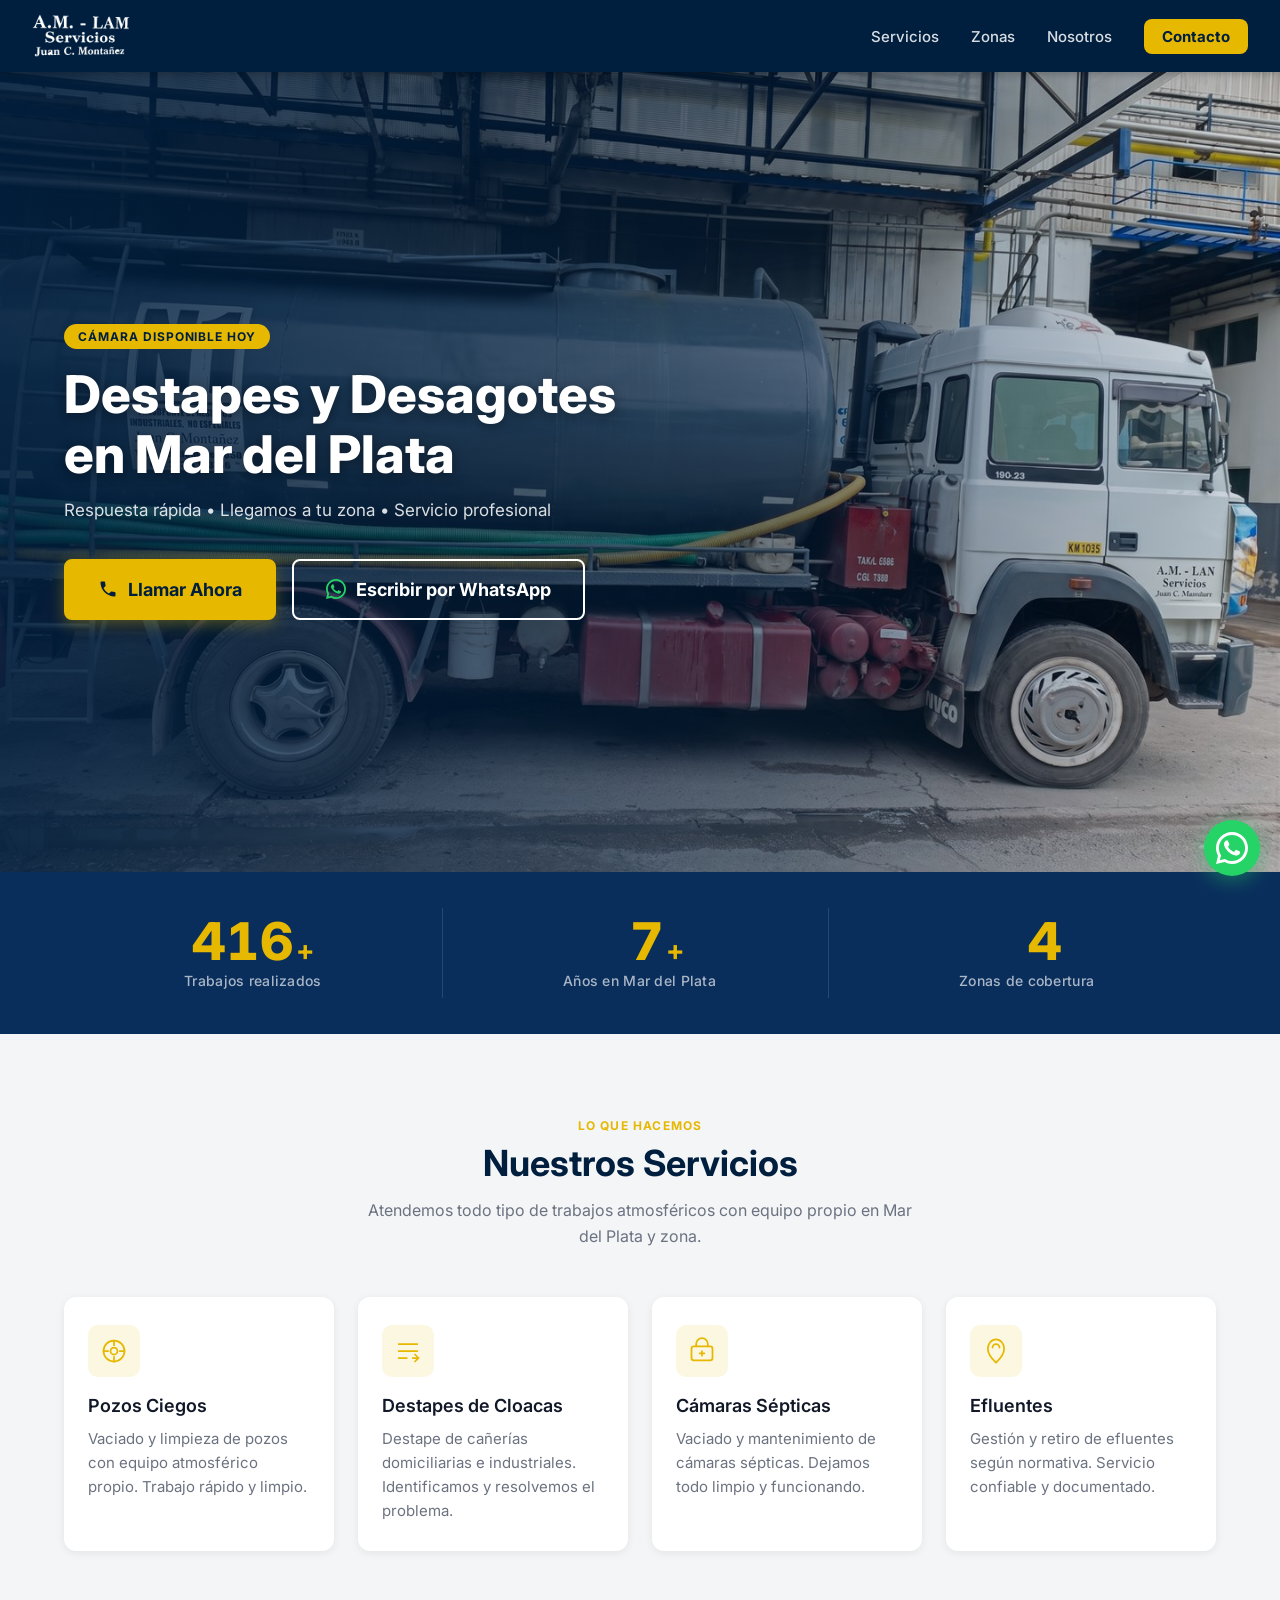
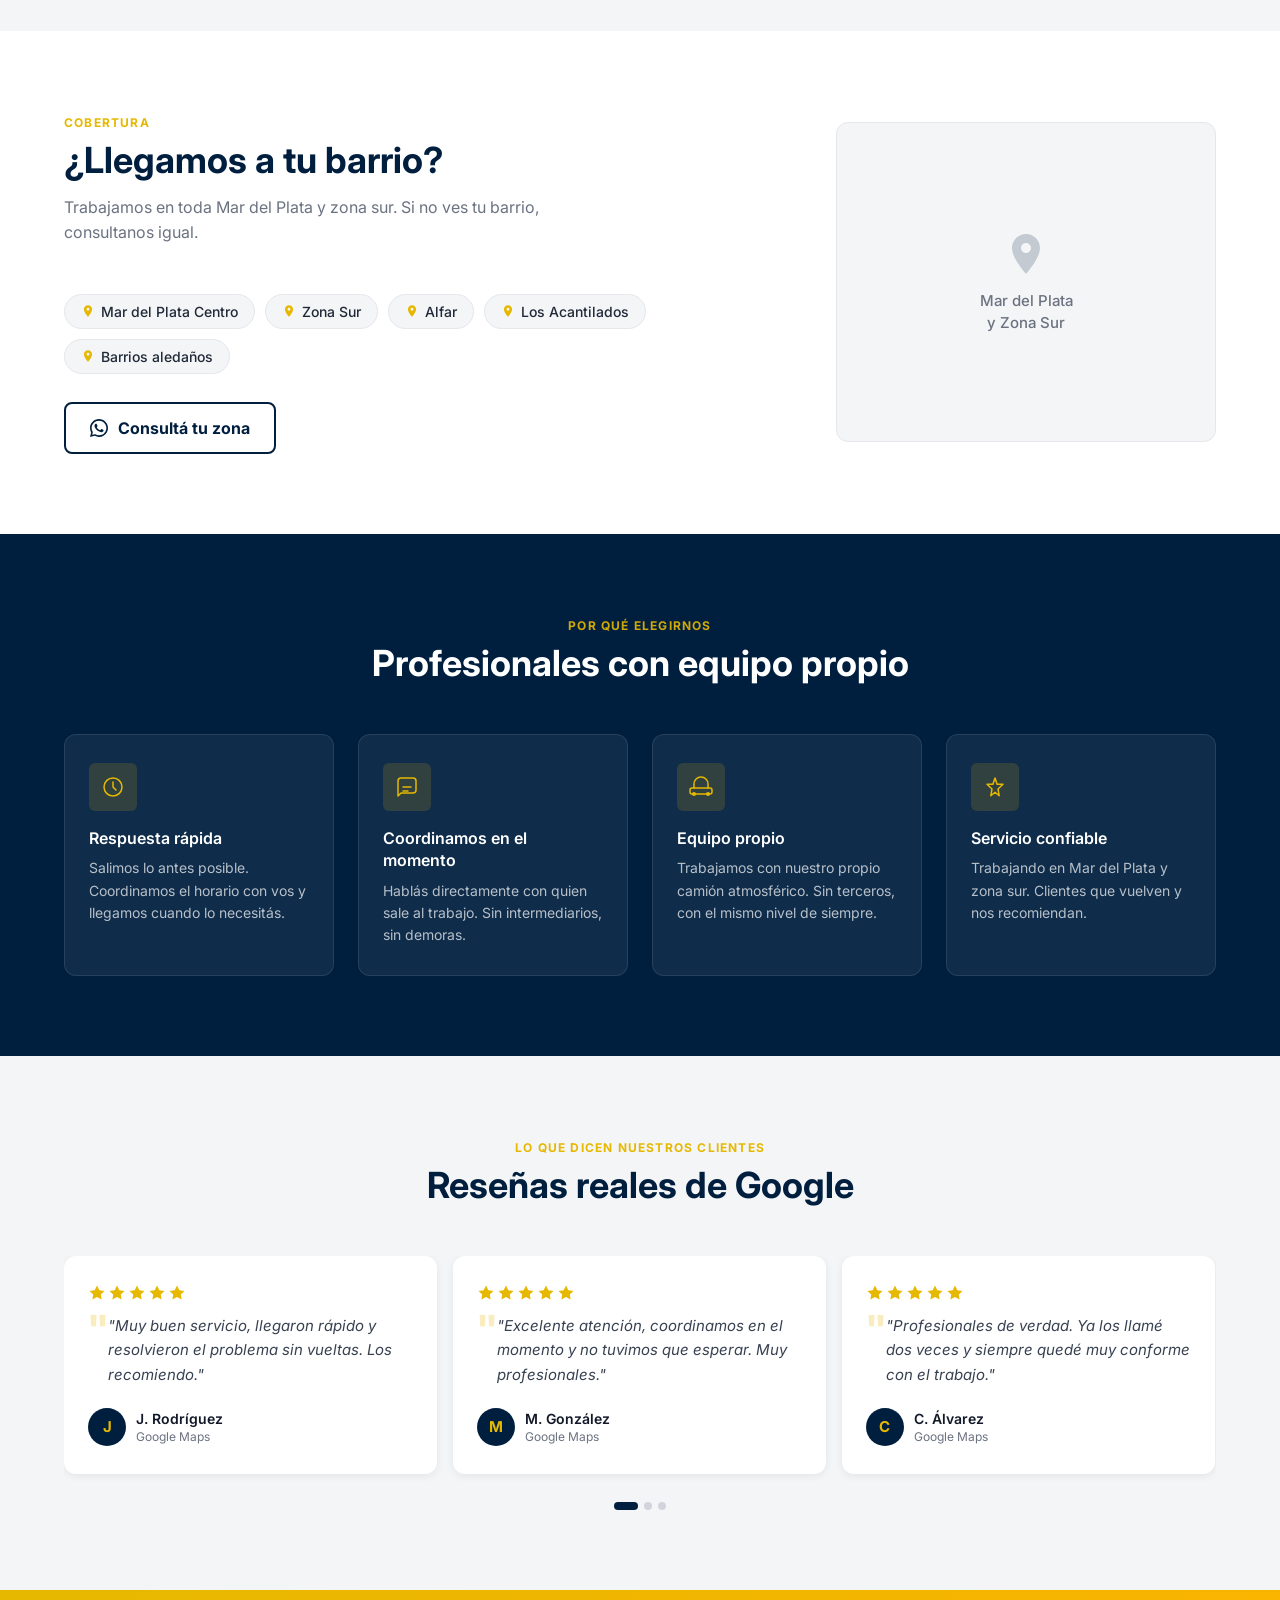
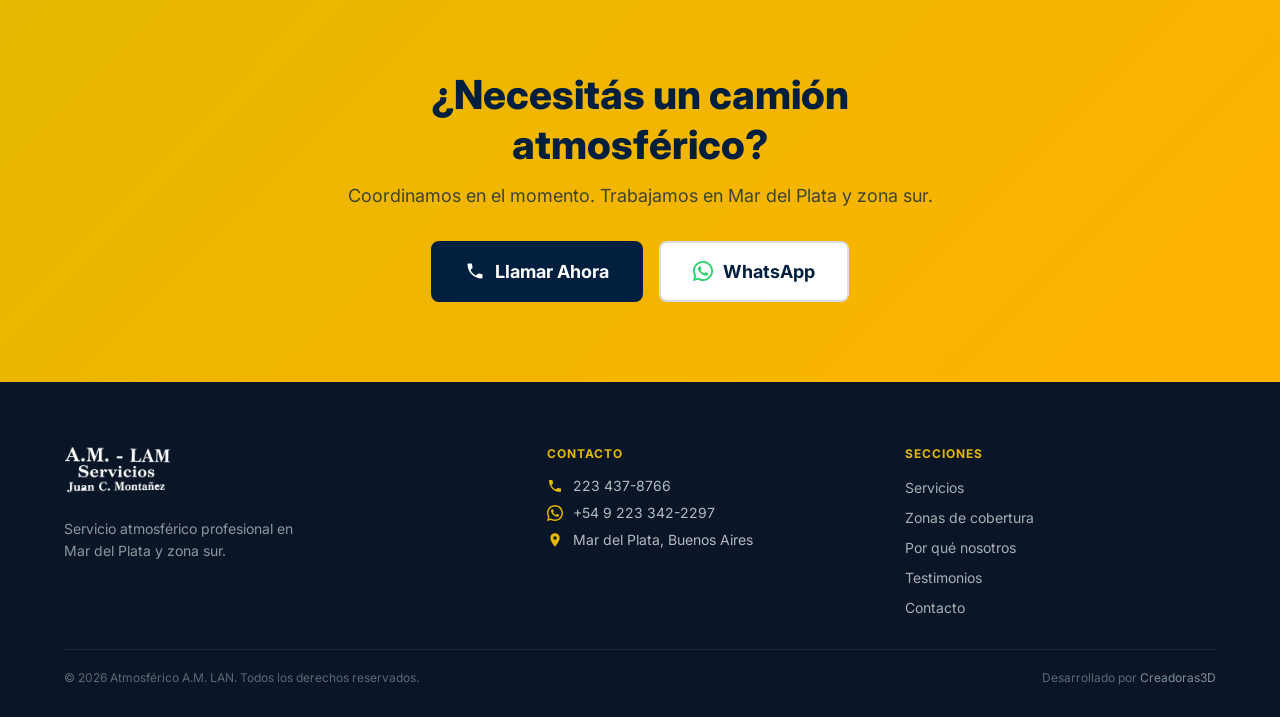
==== index.html @ b9abf89e "primer commit form" ====
<!DOCTYPE html>
<html lang="es-AR">
<head>
  <meta charset="UTF-8">
  <meta name="viewport" content="width=device-width, initial-scale=1.0">
  <title>Camión Atmosférico en Mar del Plata | Desagotes y Destapes | A.M. LAN</title>
  <meta name="description" content="Servicio de camión atmosférico en Mar del Plata. Pozos ciegos, cámaras sépticas y destapes de cloacas. Respuesta rápida. Coordinamos en el momento. Zona Sur, Alfar, Los Acantilados y más.">
  <meta name="keywords" content="camión atmosférico Mar del Plata, desagote pozos, destape cloacas, cámara séptica, efluentes, Alfar, Los Acantilados, zona sur">
  <meta name="author" content="Creadoras3D">
  <meta name="robots" content="index, follow">
  <link rel="canonical" href="https://atmosfericoamlan.com.ar/">

  <!-- Open Graph -->
  <meta property="og:type" content="website">
  <meta property="og:locale" content="es_AR">
  <meta property="og:url" content="https://atmosfericoamlan.com.ar/">
  <meta property="og:title" content="Atmosférico A.M. LAN | Desagotes y Destapes en Mar del Plata">
  <meta property="og:description" content="Servicio de camión atmosférico profesional en Mar del Plata. Pozos ciegos, cámaras sépticas, destapes. Respuesta rápida con equipo propio.">
  <meta property="og:image" content="https://atmosfericoamlan.com.ar/img/og-image.jpg">
  <meta property="og:image:width" content="1200">
  <meta property="og:image:height" content="630">
  <meta property="og:site_name" content="Atmosférico A.M. LAN">

  <!-- Twitter Card -->
  <meta name="twitter:card" content="summary_large_image">
  <meta name="twitter:title" content="Atmosférico A.M. LAN | Mar del Plata">
  <meta name="twitter:description" content="Camión atmosférico en Mar del Plata. Respuesta rápida con equipo propio.">
  <meta name="twitter:image" content="https://atmosfericoamlan.com.ar/img/og-image.jpg">

  <!-- Schema.org LocalBusiness -->
  <script type="application/ld+json">
  {
    "@context": "https://schema.org",
    "@type": "LocalBusiness",
    "name": "Atmosférico A.M. LAN",
    "description": "Servicio de camión atmosférico en Mar del Plata. Pozos ciegos, cámaras sépticas, destapes de cloacas y efluentes.",
    "url": "https://atmosfericoamlan.com.ar",
    "telephone": "+54-223-XXXXXXX",
    "address": {
      "@type": "PostalAddress",
      "addressLocality": "Mar del Plata",
      "addressRegion": "Buenos Aires",
      "addressCountry": "AR"
    },
    "geo": {
      "@type": "GeoCoordinates",
      "latitude": -38.0023,
      "longitude": -57.5575
    },
    "areaServed": [
      "Mar del Plata",
      "Alfar",
      "Los Acantilados",
      "Zona Sur Mar del Plata"
    ],
    "serviceType": [
      "Desagote de pozos ciegos",
      "Destape de cloacas",
      "Limpieza de cámaras sépticas",
      "Retiro de efluentes"
    ],
    "priceRange": "$$",
    "openingHours": "Mo-Su 08:00-20:00",
    "sameAs": [
      "https://www.instagram.com/atmosfericoamlan"
    ]
  }
  </script>

  <!-- Preconnect fuentes -->
  <link rel="preconnect" href="https://fonts.googleapis.com">
  <link rel="preconnect" href="https://fonts.gstatic.com" crossorigin>
  <link href="https://fonts.googleapis.com/css2?family=Inter:wght@400;500;600;700;800&display=swap" rel="stylesheet">

  <!-- CSS crítico inline -->
  <style>
    *,*::before,*::after{box-sizing:border-box;margin:0;padding:0}
    html{scroll-behavior:smooth;font-size:16px}
    body{font-family:'Inter',sans-serif;color:#111827;background:#fff;-webkit-font-smoothing:antialiased}
    img{max-width:100%;height:auto;display:block}
    a{text-decoration:none;color:inherit}
    button{cursor:pointer;border:none;background:none;font-family:inherit}
    :root{
      --primary:#001F3F;
      --primary-alt:#0A2E5C;
      --accent:#E6B800;
      --accent-alt:#FFB300;
      --white:#FFFFFF;
      --gray-light:#F4F5F7;
      --gray-mid:#6B7280;
      --gray-dark:#1F2937;
      --text:#111827;
      --overlay:rgba(0,31,63,0.72);
    }
    /* Header crítico para evitar CLS */
    .header{position:sticky;top:0;z-index:100;height:56px;background:var(--primary);box-shadow:0 2px 8px rgba(0,0,0,.25);display:flex;align-items:center;justify-content:space-between;padding:0 20px}
    .header__logo{display:flex;align-items:center;gap:10px;text-decoration:none}
    .header__logo-text{font-size:18px;font-weight:700;color:var(--accent);letter-spacing:-.01em}
    .header__logo-sub{font-size:11px;font-weight:500;color:rgba(255,255,255,.65);letter-spacing:.03em}
  </style>

  <!-- CSS principal -->
  <link rel="preload" href="css/main.css" as="style" onload="this.onload=null;this.rel='stylesheet'">
  <noscript><link rel="stylesheet" href="css/main.css"></noscript>

  <link rel="icon" type="image/x-icon" href="favicon.ico">
</head>

<body>

  <!-- ===================== HEADER ===================== -->
  <header class="header" role="banner">
    <a href="#inicio" class="header__logo" aria-label="Atmosférico A.M. LAN - Inicio">
      <img src="img/logo.png" alt="Atmosférico A.M. LAN" class="header__logo-img">
    </a>

    <nav class="header__nav" aria-label="Navegación principal">
      <!-- Desktop nav -->
      <ul class="header__nav-links" role="list">
        <li><a href="#servicios" class="header__nav-link">Servicios</a></li>
        <li><a href="#zonas" class="header__nav-link">Zonas</a></li>
        <li><a href="#nosotros" class="header__nav-link">Nosotros</a></li>
        <li><a href="#contacto" class="header__nav-link header__nav-cta">Contacto</a></li>
      </ul>

      <!-- Hamburguesa mobile -->
      <button class="header__hamburger" aria-label="Abrir menú" aria-expanded="false" aria-controls="mobile-menu">
        <span class="header__hamburger-bar"></span>
        <span class="header__hamburger-bar"></span>
        <span class="header__hamburger-bar"></span>
      </button>
    </nav>

    <!-- Drawer mobile -->
    <div class="header__drawer" id="mobile-menu" aria-hidden="true" role="dialog" aria-label="Menú de navegación">
      <ul role="list">
        <li><a href="#servicios" class="header__drawer-link">Servicios</a></li>
        <li><a href="#zonas" class="header__drawer-link">Zonas de cobertura</a></li>
        <li><a href="#nosotros" class="header__drawer-link">Por qué nosotros</a></li>
        <li><a href="#testimonios" class="header__drawer-link">Testimonios</a></li>
        <li><a href="#contacto" class="header__drawer-link header__drawer-link--cta">Contacto</a></li>
      </ul>
    </div>
  </header>

  <main>

    <!-- ===================== HERO ===================== -->
    <section class="hero" id="inicio" aria-labelledby="hero-title">
      <picture class="hero__bg-picture">
        <source media="(min-width: 1024px)" srcset="img/hero-desktop.jpg">
        <img
          src="img/hero-mobile.jpg"
          alt="Camión atmosférico de A.M. LAN trabajando en Mar del Plata"
          class="hero__bg-img"
          fetchpriority="high"
          width="768"
          height="518"
        >
      </picture>
      <div class="hero__overlay" aria-hidden="true"></div>

      <div class="hero__content">
        <span class="hero__badge hero-anim hero-anim--1" role="status">Cámara disponible hoy</span>
        <h1 class="hero__title hero-anim hero-anim--2" id="hero-title">
          Destapes y Desagotes<br>en Mar del Plata
        </h1>
        <p class="hero__subtitle hero-anim hero-anim--3">
          Respuesta rápida&nbsp;•&nbsp;Llegamos a tu zona&nbsp;•&nbsp;Servicio profesional
        </p>
        <div class="hero__actions hero-anim hero-anim--4">
          <a href="tel:+542234378766" class="btn btn--primary btn--lg hero__btn" aria-label="Llamar ahora al 223 437-8766">
            <svg width="20" height="20" viewBox="0 0 24 24" fill="none" aria-hidden="true">
              <path d="M6.62 10.79c1.44 2.83 3.76 5.14 6.59 6.59l2.2-2.2c.27-.27.67-.36 1.02-.24 1.12.37 2.33.57 3.57.57.55 0 1 .45 1 1V20c0 .55-.45 1-1 1-9.39 0-17-7.61-17-17 0-.55.45-1 1-1h3.5c.55 0 1 .45 1 1 0 1.25.2 2.45.57 3.57.11.35.03.74-.25 1.02l-2.2 2.2z" fill="currentColor"/>
            </svg>
            Llamar Ahora
          </a>
          <a href="https://wa.me/5492233422297?text=Hola%2C+necesito+un+cami%C3%B3n+atmosf%C3%A9rico" class="btn btn--outline-white btn--lg hero__btn" target="_blank" rel="noopener noreferrer" aria-label="Escribir por WhatsApp">
            <svg width="20" height="20" viewBox="0 0 24 24" fill="none" aria-hidden="true">
              <path d="M17.472 14.382c-.297-.149-1.758-.867-2.03-.967-.273-.099-.471-.148-.67.15-.197.297-.767.966-.94 1.164-.173.199-.347.223-.644.075-.297-.15-1.255-.463-2.39-1.475-.883-.788-1.48-1.761-1.653-2.059-.173-.297-.018-.458.13-.606.134-.133.298-.347.446-.52.149-.174.198-.298.298-.497.099-.198.05-.371-.025-.52-.075-.149-.669-1.612-.916-2.207-.242-.579-.487-.5-.669-.51-.173-.008-.371-.01-.57-.01-.198 0-.52.074-.792.372-.272.297-1.04 1.016-1.04 2.479 0 1.462 1.065 2.875 1.213 3.074.149.198 2.096 3.2 5.077 4.487.709.306 1.262.489 1.694.625.712.227 1.36.195 1.871.118.571-.085 1.758-.719 2.006-1.413.248-.694.248-1.289.173-1.413-.074-.124-.272-.198-.57-.347z" fill="#25D366"/>
              <path d="M12 0C5.373 0 0 5.373 0 12c0 2.125.558 4.126 1.532 5.86L0 24l6.302-1.508A11.954 11.954 0 0012 24c6.627 0 12-5.373 12-12S18.627 0 12 0zm0 21.818a9.818 9.818 0 01-5.013-1.376l-.36-.213-3.737.893.935-3.636-.235-.374A9.818 9.818 0 012.182 12C2.182 6.57 6.57 2.182 12 2.182S21.818 6.57 21.818 12 17.43 21.818 12 21.818z" fill="#25D366"/>
            </svg>
            Escribir por WhatsApp
          </a>
        </div>
      </div>
    </section>

    <!-- ===================== STATS STRIP ===================== -->
    <section class="stats-strip" aria-label="Estadísticas del servicio">
      <div class="container">
        <div class="stats-grid">

          <div class="stat-item">
            <div class="stat-number-wrap">
              <span class="stat-number" data-target="500">0</span>
              <span class="stat-suffix">+</span>
            </div>
            <span class="stat-label">Trabajos realizados</span>
          </div>

          <div class="stat-item">
            <div class="stat-number-wrap">
              <span class="stat-number" data-target="8">0</span>
              <span class="stat-suffix">+</span>
            </div>
            <span class="stat-label">Años en Mar del Plata</span>
          </div>

          <div class="stat-item">
            <div class="stat-number-wrap">
              <span class="stat-number" data-target="5">0</span>
            </div>
            <span class="stat-label">Zonas de cobertura</span>
          </div>

        </div>
      </div>
    </section>

    <!-- ===================== SERVICIOS ===================== -->
    <section class="section section--gray" id="servicios" aria-labelledby="servicios-title">
      <div class="container">
        <div class="section__header">
          <span class="section__eyebrow">Lo que hacemos</span>
          <h2 class="section__title" id="servicios-title">Nuestros Servicios</h2>
          <p class="section__desc">Atendemos todo tipo de trabajos atmosféricos con equipo propio en Mar del Plata y zona.</p>
        </div>

        <div class="services-grid">

          <article class="service-card reveal">
            <div class="service-card__icon" aria-hidden="true">
              <svg width="28" height="28" viewBox="0 0 24 24" fill="none">
                <circle cx="12" cy="12" r="9" stroke="#E6B800" stroke-width="1.5"/>
                <path d="M12 3v4M12 17v4M3 12h4M17 12h4" stroke="#E6B800" stroke-width="1.5" stroke-linecap="round"/>
                <circle cx="12" cy="12" r="3" stroke="#E6B800" stroke-width="1.5"/>
              </svg>
            </div>
            <h3 class="service-card__title">Pozos Ciegos</h3>
            <p class="service-card__desc">Vaciado y limpieza de pozos con equipo atmosférico propio. Trabajo rápido y limpio.</p>
          </article>

          <article class="service-card reveal">
            <div class="service-card__icon" aria-hidden="true">
              <svg width="28" height="28" viewBox="0 0 24 24" fill="none">
                <path d="M4 6h16M4 12h16M4 18h7" stroke="#E6B800" stroke-width="1.5" stroke-linecap="round"/>
                <path d="M18 15l3 3-3 3" stroke="#E6B800" stroke-width="1.5" stroke-linecap="round" stroke-linejoin="round"/>
                <path d="M21 18h-5" stroke="#E6B800" stroke-width="1.5" stroke-linecap="round"/>
              </svg>
            </div>
            <h3 class="service-card__title">Destapes de Cloacas</h3>
            <p class="service-card__desc">Destape de cañerías domiciliarias e industriales. Identificamos y resolvemos el problema.</p>
          </article>

          <article class="service-card reveal">
            <div class="service-card__icon" aria-hidden="true">
              <svg width="28" height="28" viewBox="0 0 24 24" fill="none">
                <rect x="3" y="8" width="18" height="12" rx="2" stroke="#E6B800" stroke-width="1.5"/>
                <path d="M7 8V6a5 5 0 0110 0v2" stroke="#E6B800" stroke-width="1.5" stroke-linecap="round"/>
                <path d="M12 12v4M10 14h4" stroke="#E6B800" stroke-width="1.5" stroke-linecap="round"/>
              </svg>
            </div>
            <h3 class="service-card__title">Cámaras Sépticas</h3>
            <p class="service-card__desc">Vaciado y mantenimiento de cámaras sépticas. Dejamos todo limpio y funcionando.</p>
          </article>

          <article class="service-card reveal">
            <div class="service-card__icon" aria-hidden="true">
              <svg width="28" height="28" viewBox="0 0 24 24" fill="none">
                <path d="M12 2C8 2 5 6 5 10c0 5.25 7 12 7 12s7-6.75 7-12c0-4-3-8-7-8z" stroke="#E6B800" stroke-width="1.5"/>
                <path d="M9 9c0-1.657 1.343-3 3-3s3 1.343 3 3" stroke="#E6B800" stroke-width="1.5" stroke-linecap="round"/>
              </svg>
            </div>
            <h3 class="service-card__title">Efluentes</h3>
            <p class="service-card__desc">Gestión y retiro de efluentes según normativa. Servicio confiable y documentado.</p>
          </article>

        </div>
      </div>
    </section>

    <!-- ===================== ZONAS ===================== -->
    <section class="section section--white" id="zonas" aria-labelledby="zonas-title">
      <div class="container">
        <div class="zonas-layout">
          <div class="zonas-content">
            <div class="section__header section__header--left">
              <span class="section__eyebrow">Cobertura</span>
              <h2 class="section__title" id="zonas-title">¿Llegamos a tu barrio?</h2>
              <p class="section__desc">Trabajamos en toda Mar del Plata y zona sur. Si no ves tu barrio, consultanos igual.</p>
            </div>

            <div class="zonas-chips" role="list" aria-label="Zonas de cobertura">
              <span class="zona-chip" role="listitem">
                <svg width="14" height="14" viewBox="0 0 24 24" fill="none" aria-hidden="true">
                  <path d="M12 2C8.13 2 5 5.13 5 9c0 5.25 7 13 7 13s7-7.75 7-13c0-3.87-3.13-7-7-7zm0 9.5c-1.38 0-2.5-1.12-2.5-2.5s1.12-2.5 2.5-2.5 2.5 1.12 2.5 2.5-1.12 2.5-2.5 2.5z" fill="#E6B800"/>
                </svg>
                Mar del Plata Centro
              </span>
              <span class="zona-chip" role="listitem">
                <svg width="14" height="14" viewBox="0 0 24 24" fill="none" aria-hidden="true">
                  <path d="M12 2C8.13 2 5 5.13 5 9c0 5.25 7 13 7 13s7-7.75 7-13c0-3.87-3.13-7-7-7zm0 9.5c-1.38 0-2.5-1.12-2.5-2.5s1.12-2.5 2.5-2.5 2.5 1.12 2.5 2.5-1.12 2.5-2.5 2.5z" fill="#E6B800"/>
                </svg>
                Zona Sur
              </span>
              <span class="zona-chip" role="listitem">
                <svg width="14" height="14" viewBox="0 0 24 24" fill="none" aria-hidden="true">
                  <path d="M12 2C8.13 2 5 5.13 5 9c0 5.25 7 13 7 13s7-7.75 7-13c0-3.87-3.13-7-7-7zm0 9.5c-1.38 0-2.5-1.12-2.5-2.5s1.12-2.5 2.5-2.5 2.5 1.12 2.5 2.5-1.12 2.5-2.5 2.5z" fill="#E6B800"/>
                </svg>
                Alfar
              </span>
              <span class="zona-chip" role="listitem">
                <svg width="14" height="14" viewBox="0 0 24 24" fill="none" aria-hidden="true">
                  <path d="M12 2C8.13 2 5 5.13 5 9c0 5.25 7 13 7 13s7-7.75 7-13c0-3.87-3.13-7-7-7zm0 9.5c-1.38 0-2.5-1.12-2.5-2.5s1.12-2.5 2.5-2.5 2.5 1.12 2.5 2.5-1.12 2.5-2.5 2.5z" fill="#E6B800"/>
                </svg>
                Los Acantilados
              </span>
              <span class="zona-chip" role="listitem">
                <svg width="14" height="14" viewBox="0 0 24 24" fill="none" aria-hidden="true">
                  <path d="M12 2C8.13 2 5 5.13 5 9c0 5.25 7 13 7 13s7-7.75 7-13c0-3.87-3.13-7-7-7zm0 9.5c-1.38 0-2.5-1.12-2.5-2.5s1.12-2.5 2.5-2.5 2.5 1.12 2.5 2.5-1.12 2.5-2.5 2.5z" fill="#E6B800"/>
                </svg>
                Barrios aledaños
              </span>
            </div>

            <a href="https://wa.me/5492233422297?text=Hola%2C+quiero+saber+si+llegan+a+mi+barrio" class="btn btn--outline-primary btn--md" target="_blank" rel="noopener noreferrer" style="margin-top: 28px; display: inline-flex;">
              <svg width="18" height="18" viewBox="0 0 24 24" fill="none" aria-hidden="true">
                <path d="M17.472 14.382c-.297-.149-1.758-.867-2.03-.967-.273-.099-.471-.148-.67.15-.197.297-.767.966-.94 1.164-.173.199-.347.223-.644.075-.297-.15-1.255-.463-2.39-1.475-.883-.788-1.48-1.761-1.653-2.059-.173-.297-.018-.458.13-.606.134-.133.298-.347.446-.52.149-.174.198-.298.298-.497.099-.198.05-.371-.025-.52-.075-.149-.669-1.612-.916-2.207-.242-.579-.487-.5-.669-.51-.173-.008-.371-.01-.57-.01-.198 0-.52.074-.792.372-.272.297-1.04 1.016-1.04 2.479 0 1.462 1.065 2.875 1.213 3.074.149.198 2.096 3.2 5.077 4.487.709.306 1.262.489 1.694.625.712.227 1.36.195 1.871.118.571-.085 1.758-.719 2.006-1.413.248-.694.248-1.289.173-1.413-.074-.124-.272-.198-.57-.347z" fill="#001F3F"/>
                <path d="M12 0C5.373 0 0 5.373 0 12c0 2.125.558 4.126 1.532 5.86L0 24l6.302-1.508A11.954 11.954 0 0012 24c6.627 0 12-5.373 12-12S18.627 0 12 0zm0 21.818a9.818 9.818 0 01-5.013-1.376l-.36-.213-3.737.893.935-3.636-.235-.374A9.818 9.818 0 012.182 12C2.182 6.57 6.57 2.182 12 2.182S21.818 6.57 21.818 12 17.43 21.818 12 21.818z" fill="#001F3F"/>
              </svg>
              Consultá tu zona
            </a>
          </div>

          <!-- Mapa placeholder (desktop) -->
          <div class="zonas-map" aria-hidden="true">
            <div class="zonas-map__placeholder">
              <svg width="48" height="48" viewBox="0 0 24 24" fill="none">
                <path d="M12 2C8.13 2 5 5.13 5 9c0 5.25 7 13 7 13s7-7.75 7-13c0-3.87-3.13-7-7-7zm0 9.5c-1.38 0-2.5-1.12-2.5-2.5s1.12-2.5 2.5-2.5 2.5 1.12 2.5 2.5-1.12 2.5-2.5 2.5z" fill="#001F3F" fill-opacity=".2"/>
              </svg>
              <p>Mar del Plata<br>y Zona Sur</p>
            </div>
          </div>
        </div>
      </div>
    </section>

    <!-- ===================== DIFERENCIALES ===================== -->
    <section class="section section--dark" id="nosotros" aria-labelledby="nosotros-title">
      <div class="container">
        <div class="section__header">
          <span class="section__eyebrow section__eyebrow--accent">Por qué elegirnos</span>
          <h2 class="section__title section__title--white" id="nosotros-title">Profesionales con equipo propio</h2>
        </div>

        <div class="diferencial-grid">

          <div class="diferencial-card reveal">
            <div class="diferencial-card__icon" aria-hidden="true">
              <svg width="24" height="24" viewBox="0 0 24 24" fill="none">
                <circle cx="12" cy="12" r="9" stroke="#E6B800" stroke-width="1.5"/>
                <path d="M12 7v5l3 3" stroke="#E6B800" stroke-width="1.5" stroke-linecap="round" stroke-linejoin="round"/>
              </svg>
            </div>
            <h3 class="diferencial-card__title">Respuesta rápida</h3>
            <p class="diferencial-card__desc">Salimos lo antes posible. Coordinamos el horario con vos y llegamos cuando lo necesitás.</p>
          </div>

          <div class="diferencial-card reveal">
            <div class="diferencial-card__icon" aria-hidden="true">
              <svg width="24" height="24" viewBox="0 0 24 24" fill="none">
                <path d="M8 12h8M8 16h5" stroke="#E6B800" stroke-width="1.5" stroke-linecap="round"/>
                <path d="M3 6a3 3 0 013-3h12a3 3 0 013 3v9a3 3 0 01-3 3H6l-3 3V6z" stroke="#E6B800" stroke-width="1.5" stroke-linejoin="round"/>
              </svg>
            </div>
            <h3 class="diferencial-card__title">Coordinamos en el momento</h3>
            <p class="diferencial-card__desc">Hablás directamente con quien sale al trabajo. Sin intermediarios, sin demoras.</p>
          </div>

          <div class="diferencial-card reveal">
            <div class="diferencial-card__icon" aria-hidden="true">
              <svg width="24" height="24" viewBox="0 0 24 24" fill="none">
                <rect x="1" y="13" width="22" height="6" rx="2" stroke="#E6B800" stroke-width="1.5"/>
                <path d="M5 13V9a7 7 0 0114 0v4" stroke="#E6B800" stroke-width="1.5" stroke-linecap="round"/>
                <circle cx="5" cy="19" r="2" fill="#E6B800"/>
                <circle cx="19" cy="19" r="2" fill="#E6B800"/>
              </svg>
            </div>
            <h3 class="diferencial-card__title">Equipo propio</h3>
            <p class="diferencial-card__desc">Trabajamos con nuestro propio camión atmosférico. Sin terceros, con el mismo nivel de siempre.</p>
          </div>

          <div class="diferencial-card reveal">
            <div class="diferencial-card__icon" aria-hidden="true">
              <svg width="24" height="24" viewBox="0 0 24 24" fill="none">
                <path d="M12 3l2.09 6.26L20 9.27l-5 4.73 1.18 6.73L12 17.27l-4.18 3.46L9 14l-5-4.73 5.91-.01L12 3z" stroke="#E6B800" stroke-width="1.5" stroke-linejoin="round"/>
              </svg>
            </div>
            <h3 class="diferencial-card__title">Servicio confiable</h3>
            <p class="diferencial-card__desc">Trabajando en Mar del Plata y zona sur. Clientes que vuelven y nos recomiendan.</p>
          </div>

        </div>
      </div>
    </section>

    <!-- ===================== TESTIMONIOS ===================== -->
    <section class="section section--gray" id="testimonios" aria-labelledby="testimonios-title">
      <div class="container">
        <div class="section__header">
          <span class="section__eyebrow">Lo que dicen nuestros clientes</span>
          <h2 class="section__title" id="testimonios-title">Reseñas reales de Google</h2>
        </div>

        <div class="testimonios-carousel" role="region" aria-label="Testimonios de clientes">
          <div class="testimonios-track">

            <article class="testimonio-card">
              <div class="testimonio-card__stars" aria-label="5 estrellas">
                <svg width="18" height="18" viewBox="0 0 24 24" fill="#E6B800" aria-hidden="true"><path d="M12 2l3.09 6.26L22 9.27l-5 4.73 1.18 6.73L12 17.27l-6.18 3.46L7 14 2 9.27l6.91-1.01L12 2z"/></svg>
                <svg width="18" height="18" viewBox="0 0 24 24" fill="#E6B800" aria-hidden="true"><path d="M12 2l3.09 6.26L22 9.27l-5 4.73 1.18 6.73L12 17.27l-6.18 3.46L7 14 2 9.27l6.91-1.01L12 2z"/></svg>
                <svg width="18" height="18" viewBox="0 0 24 24" fill="#E6B800" aria-hidden="true"><path d="M12 2l3.09 6.26L22 9.27l-5 4.73 1.18 6.73L12 17.27l-6.18 3.46L7 14 2 9.27l6.91-1.01L12 2z"/></svg>
                <svg width="18" height="18" viewBox="0 0 24 24" fill="#E6B800" aria-hidden="true"><path d="M12 2l3.09 6.26L22 9.27l-5 4.73 1.18 6.73L12 17.27l-6.18 3.46L7 14 2 9.27l6.91-1.01L12 2z"/></svg>
                <svg width="18" height="18" viewBox="0 0 24 24" fill="#E6B800" aria-hidden="true"><path d="M12 2l3.09 6.26L22 9.27l-5 4.73 1.18 6.73L12 17.27l-6.18 3.46L7 14 2 9.27l6.91-1.01L12 2z"/></svg>
              </div>
              <blockquote class="testimonio-card__text">
                "Muy buen servicio, llegaron rápido y resolvieron el problema sin vueltas. Los recomiendo."
              </blockquote>
              <footer class="testimonio-card__author">
                <div class="testimonio-card__avatar" aria-hidden="true">J</div>
                <div>
                  <cite class="testimonio-card__name">J. Rodríguez</cite>
                  <span class="testimonio-card__source">Google Maps</span>
                </div>
              </footer>
            </article>

            <article class="testimonio-card">
              <div class="testimonio-card__stars" aria-label="5 estrellas">
                <svg width="18" height="18" viewBox="0 0 24 24" fill="#E6B800" aria-hidden="true"><path d="M12 2l3.09 6.26L22 9.27l-5 4.73 1.18 6.73L12 17.27l-6.18 3.46L7 14 2 9.27l6.91-1.01L12 2z"/></svg>
                <svg width="18" height="18" viewBox="0 0 24 24" fill="#E6B800" aria-hidden="true"><path d="M12 2l3.09 6.26L22 9.27l-5 4.73 1.18 6.73L12 17.27l-6.18 3.46L7 14 2 9.27l6.91-1.01L12 2z"/></svg>
                <svg width="18" height="18" viewBox="0 0 24 24" fill="#E6B800" aria-hidden="true"><path d="M12 2l3.09 6.26L22 9.27l-5 4.73 1.18 6.73L12 17.27l-6.18 3.46L7 14 2 9.27l6.91-1.01L12 2z"/></svg>
                <svg width="18" height="18" viewBox="0 0 24 24" fill="#E6B800" aria-hidden="true"><path d="M12 2l3.09 6.26L22 9.27l-5 4.73 1.18 6.73L12 17.27l-6.18 3.46L7 14 2 9.27l6.91-1.01L12 2z"/></svg>
                <svg width="18" height="18" viewBox="0 0 24 24" fill="#E6B800" aria-hidden="true"><path d="M12 2l3.09 6.26L22 9.27l-5 4.73 1.18 6.73L12 17.27l-6.18 3.46L7 14 2 9.27l6.91-1.01L12 2z"/></svg>
              </div>
              <blockquote class="testimonio-card__text">
                "Excelente atención, coordinamos en el momento y no tuvimos que esperar. Muy profesionales."
              </blockquote>
              <footer class="testimonio-card__author">
                <div class="testimonio-card__avatar" aria-hidden="true">M</div>
                <div>
                  <cite class="testimonio-card__name">M. González</cite>
                  <span class="testimonio-card__source">Google Maps</span>
                </div>
              </footer>
            </article>

            <article class="testimonio-card">
              <div class="testimonio-card__stars" aria-label="5 estrellas">
                <svg width="18" height="18" viewBox="0 0 24 24" fill="#E6B800" aria-hidden="true"><path d="M12 2l3.09 6.26L22 9.27l-5 4.73 1.18 6.73L12 17.27l-6.18 3.46L7 14 2 9.27l6.91-1.01L12 2z"/></svg>
                <svg width="18" height="18" viewBox="0 0 24 24" fill="#E6B800" aria-hidden="true"><path d="M12 2l3.09 6.26L22 9.27l-5 4.73 1.18 6.73L12 17.27l-6.18 3.46L7 14 2 9.27l6.91-1.01L12 2z"/></svg>
                <svg width="18" height="18" viewBox="0 0 24 24" fill="#E6B800" aria-hidden="true"><path d="M12 2l3.09 6.26L22 9.27l-5 4.73 1.18 6.73L12 17.27l-6.18 3.46L7 14 2 9.27l6.91-1.01L12 2z"/></svg>
                <svg width="18" height="18" viewBox="0 0 24 24" fill="#E6B800" aria-hidden="true"><path d="M12 2l3.09 6.26L22 9.27l-5 4.73 1.18 6.73L12 17.27l-6.18 3.46L7 14 2 9.27l6.91-1.01L12 2z"/></svg>
                <svg width="18" height="18" viewBox="0 0 24 24" fill="#E6B800" aria-hidden="true"><path d="M12 2l3.09 6.26L22 9.27l-5 4.73 1.18 6.73L12 17.27l-6.18 3.46L7 14 2 9.27l6.91-1.01L12 2z"/></svg>
              </div>
              <blockquote class="testimonio-card__text">
                "Profesionales de verdad. Ya los llamé dos veces y siempre quedé muy conforme con el trabajo."
              </blockquote>
              <footer class="testimonio-card__author">
                <div class="testimonio-card__avatar" aria-hidden="true">C</div>
                <div>
                  <cite class="testimonio-card__name">C. Álvarez</cite>
                  <span class="testimonio-card__source">Google Maps</span>
                </div>
              </footer>
            </article>

          </div>

          <div class="testimonios-dots" role="tablist" aria-label="Navegación del carrusel">
            <button class="testimonios-dot testimonios-dot--active" role="tab" aria-label="Testimonio 1" aria-selected="true" data-index="0"></button>
            <button class="testimonios-dot" role="tab" aria-label="Testimonio 2" aria-selected="false" data-index="1"></button>
            <button class="testimonios-dot" role="tab" aria-label="Testimonio 3" aria-selected="false" data-index="2"></button>
          </div>
        </div>
      </div>
    </section>

    <!-- ===================== CTA FINAL ===================== -->
    <section class="section section--cta" id="contacto" aria-labelledby="cta-title">
      <div class="container">
        <div class="cta-content">
          <h2 class="cta__title" id="cta-title">¿Necesitás un camión atmosférico?</h2>
          <p class="cta__desc">Coordinamos en el momento. Trabajamos en Mar del Plata y zona sur.</p>
          <div class="cta__actions">
            <a href="tel:+542234378766" class="btn btn--dark btn--lg" aria-label="Llamar ahora">
              <svg width="20" height="20" viewBox="0 0 24 24" fill="none" aria-hidden="true">
                <path d="M6.62 10.79c1.44 2.83 3.76 5.14 6.59 6.59l2.2-2.2c.27-.27.67-.36 1.02-.24 1.12.37 2.33.57 3.57.57.55 0 1 .45 1 1V20c0 .55-.45 1-1 1-9.39 0-17-7.61-17-17 0-.55.45-1 1-1h3.5c.55 0 1 .45 1 1 0 1.25.2 2.45.57 3.57.11.35.03.74-.25 1.02l-2.2 2.2z" fill="currentColor"/>
              </svg>
              Llamar Ahora
            </a>
            <a href="https://wa.me/5492233422297?text=Hola%2C+necesito+un+cami%C3%B3n+atmosf%C3%A9rico" class="btn btn--white btn--lg" target="_blank" rel="noopener noreferrer" aria-label="Contactar por WhatsApp">
              <svg width="20" height="20" viewBox="0 0 24 24" fill="none" aria-hidden="true">
                <path d="M17.472 14.382c-.297-.149-1.758-.867-2.03-.967-.273-.099-.471-.148-.67.15-.197.297-.767.966-.94 1.164-.173.199-.347.223-.644.075-.297-.15-1.255-.463-2.39-1.475-.883-.788-1.48-1.761-1.653-2.059-.173-.297-.018-.458.13-.606.134-.133.298-.347.446-.52.149-.174.198-.298.298-.497.099-.198.05-.371-.025-.52-.075-.149-.669-1.612-.916-2.207-.242-.579-.487-.5-.669-.51-.173-.008-.371-.01-.57-.01-.198 0-.52.074-.792.372-.272.297-1.04 1.016-1.04 2.479 0 1.462 1.065 2.875 1.213 3.074.149.198 2.096 3.2 5.077 4.487.709.306 1.262.489 1.694.625.712.227 1.36.195 1.871.118.571-.085 1.758-.719 2.006-1.413.248-.694.248-1.289.173-1.413-.074-.124-.272-.198-.57-.347z" fill="#25D366"/>
                <path d="M12 0C5.373 0 0 5.373 0 12c0 2.125.558 4.126 1.532 5.86L0 24l6.302-1.508A11.954 11.954 0 0012 24c6.627 0 12-5.373 12-12S18.627 0 12 0zm0 21.818a9.818 9.818 0 01-5.013-1.376l-.36-.213-3.737.893.935-3.636-.235-.374A9.818 9.818 0 012.182 12C2.182 6.57 6.57 2.182 12 2.182S21.818 6.57 21.818 12 17.43 21.818 12 21.818z" fill="#25D366"/>
              </svg>
              WhatsApp
            </a>
          </div>
        </div>
      </div>
    </section>

  </main>

  <!-- ===================== FOOTER ===================== -->
  <footer class="footer" id="footer" role="contentinfo">
    <div class="container">
      <div class="footer__grid">

        <div class="footer__col footer__col--brand">
          <a href="#inicio" class="footer__logo" aria-label="Volver al inicio">
            <img src="img/logo.png" alt="Atmosférico A.M. LAN" class="footer__logo-img">
          </a>
          <p class="footer__tagline">Servicio atmosférico profesional en Mar del Plata y zona sur.</p>
        </div>

        <div class="footer__col">
          <h3 class="footer__col-title">Contacto</h3>
          <ul class="footer__contact-list" role="list">
            <li>
              <a href="tel:+542234378766" class="footer__contact-item">
                <svg width="16" height="16" viewBox="0 0 24 24" fill="none" aria-hidden="true">
                  <path d="M6.62 10.79c1.44 2.83 3.76 5.14 6.59 6.59l2.2-2.2c.27-.27.67-.36 1.02-.24 1.12.37 2.33.57 3.57.57.55 0 1 .45 1 1V20c0 .55-.45 1-1 1-9.39 0-17-7.61-17-17 0-.55.45-1 1-1h3.5c.55 0 1 .45 1 1 0 1.25.2 2.45.57 3.57.11.35.03.74-.25 1.02l-2.2 2.2z" fill="#E6B800"/>
                </svg>
                223 437-8766
              </a>
            </li>
            <li>
              <a href="https://wa.me/5492233422297" class="footer__contact-item" target="_blank" rel="noopener noreferrer">
                <svg width="16" height="16" viewBox="0 0 24 24" fill="none" aria-hidden="true">
                  <path d="M17.472 14.382c-.297-.149-1.758-.867-2.03-.967-.273-.099-.471-.148-.67.15-.197.297-.767.966-.94 1.164-.173.199-.347.223-.644.075-.297-.15-1.255-.463-2.39-1.475-.883-.788-1.48-1.761-1.653-2.059-.173-.297-.018-.458.13-.606.134-.133.298-.347.446-.52.149-.174.198-.298.298-.497.099-.198.05-.371-.025-.52-.075-.149-.669-1.612-.916-2.207-.242-.579-.487-.5-.669-.51-.173-.008-.371-.01-.57-.01-.198 0-.52.074-.792.372-.272.297-1.04 1.016-1.04 2.479 0 1.462 1.065 2.875 1.213 3.074.149.198 2.096 3.2 5.077 4.487.709.306 1.262.489 1.694.625.712.227 1.36.195 1.871.118.571-.085 1.758-.719 2.006-1.413.248-.694.248-1.289.173-1.413-.074-.124-.272-.198-.57-.347z" fill="#E6B800"/>
                  <path d="M12 0C5.373 0 0 5.373 0 12c0 2.125.558 4.126 1.532 5.86L0 24l6.302-1.508A11.954 11.954 0 0012 24c6.627 0 12-5.373 12-12S18.627 0 12 0zm0 21.818a9.818 9.818 0 01-5.013-1.376l-.36-.213-3.737.893.935-3.636-.235-.374A9.818 9.818 0 012.182 12C2.182 6.57 6.57 2.182 12 2.182S21.818 6.57 21.818 12 17.43 21.818 12 21.818z" fill="#E6B800"/>
                </svg>
                +54 9 223 342-2297
              </a>
            </li>
            <li>
              <span class="footer__contact-item footer__contact-item--text">
                <svg width="16" height="16" viewBox="0 0 24 24" fill="none" aria-hidden="true">
                  <path d="M12 2C8.13 2 5 5.13 5 9c0 5.25 7 13 7 13s7-7.75 7-13c0-3.87-3.13-7-7-7zm0 9.5c-1.38 0-2.5-1.12-2.5-2.5s1.12-2.5 2.5-2.5 2.5 1.12 2.5 2.5-1.12 2.5-2.5 2.5z" fill="#E6B800"/>
                </svg>
                Mar del Plata, Buenos Aires
              </span>
            </li>
          </ul>
        </div>

        <div class="footer__col">
          <h3 class="footer__col-title">Secciones</h3>
          <nav aria-label="Navegación footer">
            <ul class="footer__nav-list" role="list">
              <li><a href="#servicios" class="footer__nav-link">Servicios</a></li>
              <li><a href="#zonas" class="footer__nav-link">Zonas de cobertura</a></li>
              <li><a href="#nosotros" class="footer__nav-link">Por qué nosotros</a></li>
              <li><a href="#testimonios" class="footer__nav-link">Testimonios</a></li>
              <li><a href="#contacto" class="footer__nav-link">Contacto</a></li>
            </ul>
          </nav>
        </div>

      </div>

      <div class="footer__bottom">
        <p class="footer__copy">© 2026 Atmosférico A.M. LAN. Todos los derechos reservados.</p>
        <p class="footer__credit">Desarrollado por <a href="https://wa.me/5492233422297" class="footer__credit-link" target="_blank" rel="noopener noreferrer">Creadoras3D</a></p>
      </div>
    </div>
  </footer>

  <!-- ===================== FAB WhatsApp ===================== -->
  <a
    href="https://wa.me/5492233422297?text=Hola%2C+necesito+un+cami%C3%B3n+atmosf%C3%A9rico"
    class="whatsapp-fab"
    target="_blank"
    rel="noopener noreferrer"
    aria-label="Contactar por WhatsApp"
  >
    <svg width="32" height="32" viewBox="0 0 24 24" fill="none" aria-hidden="true">
      <path d="M17.472 14.382c-.297-.149-1.758-.867-2.03-.967-.273-.099-.471-.148-.67.15-.197.297-.767.966-.94 1.164-.173.199-.347.223-.644.075-.297-.15-1.255-.463-2.39-1.475-.883-.788-1.48-1.761-1.653-2.059-.173-.297-.018-.458.13-.606.134-.133.298-.347.446-.52.149-.174.198-.298.298-.497.099-.198.05-.371-.025-.52-.075-.149-.669-1.612-.916-2.207-.242-.579-.487-.5-.669-.51-.173-.008-.371-.01-.57-.01-.198 0-.52.074-.792.372-.272.297-1.04 1.016-1.04 2.479 0 1.462 1.065 2.875 1.213 3.074.149.198 2.096 3.2 5.077 4.487.709.306 1.262.489 1.694.625.712.227 1.36.195 1.871.118.571-.085 1.758-.719 2.006-1.413.248-.694.248-1.289.173-1.413-.074-.124-.272-.198-.57-.347z" fill="white"/>
      <path d="M12 0C5.373 0 0 5.373 0 12c0 2.125.558 4.126 1.532 5.86L0 24l6.302-1.508A11.954 11.954 0 0012 24c6.627 0 12-5.373 12-12S18.627 0 12 0zm0 21.818a9.818 9.818 0 01-5.013-1.376l-.36-.213-3.737.893.935-3.636-.235-.374A9.818 9.818 0 012.182 12C2.182 6.57 6.57 2.182 12 2.182S21.818 6.57 21.818 12 17.43 21.818 12 21.818z" fill="white"/>
    </svg>
  </a>

  <script src="js/main.js" defer></script>
</body>
</html>
---- css/main.css ----
/* ==============================================
   Atmosférico A.M. LAN — main.css
   Mobile-first | Sin frameworks
   ============================================== */

/* ---- Variables ---- */
:root {
  --primary: #001F3F;
  --primary-alt: #0A2E5C;
  --accent: #E6B800;
  --accent-alt: #FFB300;
  --white: #FFFFFF;
  --gray-light: #F4F5F7;
  --gray-mid: #6B7280;
  --gray-dark: #1F2937;
  --text: #111827;
  --overlay: rgba(0, 31, 63, 0.72);

  --space-xs: 4px;
  --space-sm: 8px;
  --space-md: 16px;
  --space-lg: 24px;
  --space-xl: 40px;
  --space-2xl: 64px;
  --space-3xl: 96px;

  --radius-sm: 6px;
  --radius-md: 8px;
  --radius-lg: 12px;
  --radius-xl: 20px;

  --shadow-sm: 0 2px 8px rgba(0, 0, 0, 0.07);
  --shadow-md: 0 4px 16px rgba(0, 0, 0, 0.10);
  --shadow-lg: 0 8px 28px rgba(0, 0, 0, 0.14);

  --transition: 200ms ease;
  --font: 'Inter', -apple-system, BlinkMacSystemFont, 'Segoe UI', sans-serif;
}

/* ==============================================
   LAYOUT
   ============================================== */

.container {
  width: 100%;
  max-width: 1200px;
  margin: 0 auto;
  padding: 0 20px;
}

@media (min-width: 768px) {
  .container { padding: 0 32px; }
}

@media (min-width: 1280px) {
  .container { padding: 0 24px; }
}

/* ==============================================
   SECCIONES BASE
   ============================================== */

.section {
  padding: 48px 0;
}

@media (min-width: 1024px) {
  .section { padding: 80px 0; }
}

.section--white  { background: var(--white); }
.section--gray   { background: var(--gray-light); }
.section--dark   { background: var(--primary); }
.section--cta    { background: linear-gradient(135deg, var(--accent) 0%, var(--accent-alt) 100%); }

/* ---- Encabezados de sección ---- */
.section__header {
  text-align: center;
  margin-bottom: 32px;
}

@media (min-width: 1024px) {
  .section__header { margin-bottom: 48px; }
}

.section__header--left { text-align: left; }

.section__eyebrow {
  display: inline-block;
  font-size: 12px;
  font-weight: 700;
  text-transform: uppercase;
  letter-spacing: 0.10em;
  color: var(--accent);
  margin-bottom: 8px;
}

.section__eyebrow--accent { color: rgba(230, 184, 0, 0.9); }

.section__title {
  font-size: 22px;
  font-weight: 700;
  line-height: 1.3;
  color: var(--primary);
  margin-bottom: 12px;
}

.section__title--white { color: var(--white); }

@media (min-width: 1024px) {
  .section__title { font-size: 36px; line-height: 1.25; }
}

.section__desc {
  font-size: 15px;
  font-weight: 400;
  line-height: 1.6;
  color: var(--gray-mid);
  max-width: 560px;
  margin: 0 auto;
}

.section__header--left .section__desc { margin: 0; }

@media (min-width: 1024px) {
  .section__desc { font-size: 16px; }
}

/* ==============================================
   BOTONES
   ============================================== */

.btn {
  display: inline-flex;
  align-items: center;
  justify-content: center;
  gap: 10px;
  font-family: var(--font);
  font-weight: 700;
  text-decoration: none;
  border-radius: var(--radius-md);
  transition: background var(--transition), box-shadow var(--transition), transform var(--transition), border-color var(--transition), color var(--transition);
  cursor: pointer;
  white-space: nowrap;
  border: 2px solid transparent;
}

.btn:active { transform: scale(0.97); }

.btn--md  { font-size: 15px; padding: 12px 20px; }
.btn--lg  { font-size: 16px; padding: 16px 24px; }

@media (min-width: 1024px) {
  .btn--md  { font-size: 16px; padding: 14px 24px; }
  .btn--lg  { font-size: 18px; padding: 18px 32px; }
}

/* Amarillo (hero primario) */
.btn--primary {
  background: var(--accent);
  color: var(--primary);
  border-color: var(--accent);
  box-shadow: 0 4px 16px rgba(230, 184, 0, 0.35);
}
.btn--primary:hover,
.btn--primary:focus-visible {
  background: var(--accent-alt);
  border-color: var(--accent-alt);
  box-shadow: 0 6px 24px rgba(230, 184, 0, 0.45);
}

/* Borde blanco (hero secundario) */
.btn--outline-white {
  background: transparent;
  color: var(--white);
  border-color: var(--white);
}
.btn--outline-white:hover,
.btn--outline-white:focus-visible {
  background: rgba(255, 255, 255, 0.12);
}

/* Borde azul */
.btn--outline-primary {
  background: transparent;
  color: var(--primary);
  border-color: var(--primary);
}
.btn--outline-primary:hover,
.btn--outline-primary:focus-visible {
  background: var(--primary);
  color: var(--white);
}

/* Oscuro (CTA) */
.btn--dark {
  background: var(--primary);
  color: var(--white);
  border-color: var(--primary);
}
.btn--dark:hover,
.btn--dark:focus-visible {
  background: var(--primary-alt);
  border-color: var(--primary-alt);
}

/* Blanco (CTA secundario) */
.btn--white {
  background: var(--white);
  color: var(--primary);
  border-color: rgba(0, 31, 63, 0.15);
}
.btn--white:hover,
.btn--white:focus-visible {
  box-shadow: 0 4px 16px rgba(0, 0, 0, 0.15);
}

/* Focus visible accesible */
.btn:focus-visible {
  outline: 3px solid var(--accent);
  outline-offset: 2px;
}

/* ==============================================
   HEADER
   ============================================== */

.header {
  position: sticky;
  top: 0;
  z-index: 100;
  height: 56px;
  background: var(--primary);
  box-shadow: 0 2px 8px rgba(0, 0, 0, 0.25);
  display: flex;
  align-items: center;
  justify-content: space-between;
  padding: 0 20px;
}

@media (min-width: 1024px) {
  .header { height: 72px; padding: 0 32px; }
}

/* Logo */
.header__logo {
  display: flex;
  align-items: center;
  gap: 10px;
  text-decoration: none;
  flex-shrink: 0;
}

.header__logo-img {
  height: 38px;
  width: auto;
  max-width: 160px;
  object-fit: contain;
  display: block;
  filter: brightness(0) invert(1);
}

@media (min-width: 1024px) {
  .header__logo-img { height: 44px; }
}

/* Desktop nav links */
.header__nav-links {
  display: none;
  list-style: none;
  align-items: center;
  gap: 32px;
}

@media (min-width: 1024px) {
  .header__nav-links { display: flex; }
}

.header__nav-link {
  font-size: 15px;
  font-weight: 500;
  color: rgba(255, 255, 255, 0.85);
  text-decoration: none;
  transition: color var(--transition);
}

.header__nav-link:hover { color: var(--accent); }

.header__nav-cta {
  background: var(--accent);
  color: var(--primary) !important;
  padding: 8px 18px;
  border-radius: var(--radius-md);
  font-weight: 700;
}

.header__nav-cta:hover {
  background: var(--accent-alt);
  color: var(--primary) !important;
}

/* Hamburguesa */
.header__hamburger {
  display: flex;
  flex-direction: column;
  justify-content: center;
  gap: 5px;
  width: 44px;
  height: 44px;
  padding: 8px;
  background: transparent;
  border: none;
  cursor: pointer;
  border-radius: var(--radius-sm);
  transition: background var(--transition);
}

.header__hamburger:hover { background: rgba(255, 255, 255, 0.08); }

.header__hamburger-bar {
  display: block;
  width: 22px;
  height: 2px;
  background: var(--white);
  border-radius: 2px;
  transition: transform var(--transition), opacity var(--transition);
  transform-origin: center;
}

/* Estado abierto */
.header__hamburger[aria-expanded="true"] .header__hamburger-bar:nth-child(1) {
  transform: translateY(7px) rotate(45deg);
}
.header__hamburger[aria-expanded="true"] .header__hamburger-bar:nth-child(2) {
  opacity: 0;
  transform: scaleX(0);
}
.header__hamburger[aria-expanded="true"] .header__hamburger-bar:nth-child(3) {
  transform: translateY(-7px) rotate(-45deg);
}

@media (min-width: 1024px) {
  .header__hamburger { display: none; }
}

/* Drawer mobile */
.header__drawer {
  position: fixed;
  top: 56px;
  left: 0;
  right: 0;
  background: var(--primary);
  border-top: 1px solid rgba(255, 255, 255, 0.06);
  box-shadow: 0 8px 24px rgba(0, 0, 0, 0.3);
  z-index: 99;
  transform: translateY(-10px);
  opacity: 0;
  pointer-events: none;
  transition: transform 250ms ease, opacity 250ms ease;
  list-style: none;
}

.header__drawer.is-open {
  transform: translateY(0);
  opacity: 1;
  pointer-events: auto;
}

@media (min-width: 1024px) {
  .header__drawer { display: none; }
}

.header__drawer-link {
  display: block;
  padding: 16px 24px;
  font-size: 16px;
  font-weight: 500;
  color: rgba(255, 255, 255, 0.85);
  text-decoration: none;
  border-bottom: 1px solid rgba(255, 255, 255, 0.06);
  transition: background var(--transition), color var(--transition);
}

.header__drawer-link:hover {
  background: rgba(255, 255, 255, 0.05);
  color: var(--white);
}

.header__drawer-link--cta {
  color: var(--accent);
  font-weight: 700;
}

/* ==============================================
   HERO
   ============================================== */

.hero {
  position: relative;
  min-height: 620px;
  height: 100svh;
  max-height: 900px;
  display: flex;
  align-items: flex-end;
  overflow: hidden;
}

/* Imagen de fondo */
.hero__bg-picture {
  position: absolute;
  inset: 0;
  z-index: 0;
}

.hero__bg-img {
  width: 100%;
  height: 100%;
  object-fit: cover;
  object-position: center;
}

/* Placeholder cuando no hay foto */
.hero__bg-picture:not(:has(img[src*="hero"])) {
  background: linear-gradient(135deg, var(--primary) 0%, var(--primary-alt) 60%, #0D3A6B 100%);
}

/* Overlay */
.hero__overlay {
  position: absolute;
  inset: 0;
  z-index: 1;
  background: var(--overlay);
}

@media (min-width: 1024px) {
  .hero__overlay {
    background: linear-gradient(
      to right,
      rgba(0, 31, 63, 0.88) 0%,
      rgba(0, 31, 63, 0.55) 60%,
      rgba(0, 31, 63, 0.15) 100%
    );
  }
}

/* Contenido */
.hero__content {
  position: relative;
  z-index: 2;
  width: 100%;
  padding: 0 20px 48px;
}

@media (min-width: 768px) {
  .hero {
    align-items: center;
    max-height: 800px;
  }
  .hero__content {
    padding: 0 32px 0;
    max-width: 600px;
  }
}

@media (min-width: 1024px) {
  .hero__content {
    max-width: 1200px;
    margin: 0 auto;
    padding: 0 24px;
  }
}

/* Badge */
.hero__badge {
  display: inline-block;
  background: var(--accent);
  color: var(--primary);
  font-size: 12px;
  font-weight: 700;
  text-transform: uppercase;
  letter-spacing: 0.08em;
  padding: 5px 14px;
  border-radius: 20px;
  margin-bottom: 16px;
}

/* Título */
.hero__title {
  font-size: 28px;
  font-weight: 800;
  line-height: 1.15;
  color: var(--white);
  margin-bottom: 12px;
  text-shadow: 0 2px 12px rgba(0, 0, 0, 0.4);
}

@media (min-width: 768px) { .hero__title { font-size: 40px; } }
@media (min-width: 1024px) { .hero__title { font-size: 52px; } }

/* Subtítulo */
.hero__subtitle {
  font-size: 15px;
  font-weight: 400;
  line-height: 1.55;
  color: rgba(255, 255, 255, 0.85);
  margin-bottom: 28px;
}

@media (min-width: 768px) {
  .hero__subtitle { font-size: 17px; margin-bottom: 36px; }
}

/* Botones */
.hero__actions {
  display: flex;
  flex-direction: column;
  gap: 12px;
}

@media (min-width: 480px) {
  .hero__actions {
    flex-direction: row;
    flex-wrap: wrap;
  }
  .hero__btn {
    flex: 1;
    min-width: 200px;
  }
}

@media (min-width: 768px) {
  .hero__actions { gap: 16px; }
  .hero__btn { flex: 0 0 auto; min-width: 0; }
}

/* ==============================================
   SERVICIOS
   ============================================== */

.services-grid {
  display: grid;
  grid-template-columns: 1fr;
  gap: 16px;
}

@media (min-width: 640px) {
  .services-grid { grid-template-columns: repeat(2, 1fr); gap: 20px; }
}

@media (min-width: 1024px) {
  .services-grid { grid-template-columns: repeat(4, 1fr); gap: 24px; }
}

.service-card {
  background: var(--white);
  border-radius: var(--radius-lg);
  padding: 24px 20px;
  box-shadow: var(--shadow-sm);
  transition: transform var(--transition), box-shadow var(--transition);
}

.service-card:hover {
  transform: translateY(-4px);
  box-shadow: var(--shadow-lg);
}

.service-card__icon {
  width: 52px;
  height: 52px;
  background: rgba(230, 184, 0, 0.12);
  border-radius: 10px;
  display: flex;
  align-items: center;
  justify-content: center;
  margin-bottom: 16px;
}

.service-card__title {
  font-size: 16px;
  font-weight: 600;
  color: var(--text);
  margin-bottom: 8px;
  line-height: 1.4;
}

@media (min-width: 1024px) {
  .service-card__title { font-size: 18px; }
}

.service-card__desc {
  font-size: 14px;
  font-weight: 400;
  color: var(--gray-mid);
  line-height: 1.6;
}

@media (min-width: 1024px) {
  .service-card { padding: 28px 24px; }
  .service-card__desc { font-size: 15px; }
}

/* ==============================================
   ZONAS
   ============================================== */

.zonas-layout {
  display: flex;
  flex-direction: column;
  gap: 40px;
}

@media (min-width: 1024px) {
  .zonas-layout {
    flex-direction: row;
    align-items: center;
    gap: 64px;
  }
  .zonas-content { flex: 1; }
}

.zonas-chips {
  display: flex;
  flex-wrap: wrap;
  gap: 10px;
  margin-top: 24px;
}

.zona-chip {
  display: inline-flex;
  align-items: center;
  gap: 6px;
  background: var(--gray-light);
  border: 1.5px solid #E5E7EB;
  border-radius: 20px;
  padding: 8px 16px;
  font-size: 13px;
  font-weight: 500;
  color: var(--gray-dark);
  transition: background var(--transition), color var(--transition), border-color var(--transition);
  cursor: default;
}

.zona-chip:hover {
  background: var(--primary);
  color: var(--white);
  border-color: var(--primary);
}

@media (min-width: 1024px) {
  .zona-chip { font-size: 14px; }
}

/* Mapa placeholder */
.zonas-map {
  display: none;
}

@media (min-width: 1024px) {
  .zonas-map {
    display: block;
    flex-shrink: 0;
    width: 380px;
    height: 320px;
    border-radius: var(--radius-lg);
    overflow: hidden;
    background: var(--gray-light);
    border: 1px solid #E5E7EB;
  }
}

.zonas-map__placeholder {
  width: 100%;
  height: 100%;
  display: flex;
  flex-direction: column;
  align-items: center;
  justify-content: center;
  gap: 12px;
  color: var(--gray-mid);
  font-size: 15px;
  font-weight: 500;
  text-align: center;
  line-height: 1.5;
}

/* ==============================================
   DIFERENCIALES
   ============================================== */

.diferencial-grid {
  display: grid;
  grid-template-columns: 1fr;
  gap: 16px;
}

@media (min-width: 640px) {
  .diferencial-grid { grid-template-columns: repeat(2, 1fr); gap: 20px; }
}

@media (min-width: 1024px) {
  .diferencial-grid { grid-template-columns: repeat(4, 1fr); gap: 24px; }
}

.diferencial-card {
  background: rgba(255, 255, 255, 0.06);
  border: 1px solid rgba(255, 255, 255, 0.10);
  border-radius: var(--radius-lg);
  padding: 24px 20px;
  transition: background var(--transition), border-color var(--transition);
}

.diferencial-card:hover {
  background: rgba(255, 255, 255, 0.10);
  border-color: rgba(230, 184, 0, 0.3);
}

.diferencial-card__icon {
  width: 48px;
  height: 48px;
  background: rgba(230, 184, 0, 0.15);
  border-radius: var(--radius-sm);
  display: flex;
  align-items: center;
  justify-content: center;
  margin-bottom: 16px;
}

.diferencial-card__title {
  font-size: 16px;
  font-weight: 600;
  color: var(--white);
  margin-bottom: 8px;
  line-height: 1.4;
}

.diferencial-card__desc {
  font-size: 14px;
  font-weight: 400;
  color: rgba(255, 255, 255, 0.7);
  line-height: 1.6;
}

@media (min-width: 1024px) {
  .diferencial-card { padding: 28px 24px; }
}

/* ==============================================
   TESTIMONIOS
   ============================================== */

.testimonios-carousel {
  position: relative;
}

.testimonios-track {
  display: flex;
  gap: 16px;
  overflow-x: auto;
  scroll-snap-type: x mandatory;
  -webkit-overflow-scrolling: touch;
  scrollbar-width: none;
  padding-bottom: 8px;
  cursor: grab;
}

.testimonios-track::-webkit-scrollbar { display: none; }
.testimonios-track:active { cursor: grabbing; }

.testimonio-card {
  scroll-snap-align: start;
  flex: 0 0 calc(100% - 0px);
  background: var(--white);
  border-radius: var(--radius-lg);
  padding: 24px 20px;
  box-shadow: var(--shadow-sm);
  min-width: 0;
}

@media (min-width: 640px) {
  .testimonio-card { flex: 0 0 calc(50% - 8px); }
}

@media (min-width: 1024px) {
  .testimonio-card { flex: 0 0 calc(33.333% - 11px); padding: 28px 24px; }
}

.testimonio-card__stars {
  display: flex;
  gap: 2px;
  margin-bottom: 12px;
}

.testimonio-card__text {
  font-size: 15px;
  font-weight: 400;
  font-style: italic;
  color: #374151;
  line-height: 1.65;
  margin-bottom: 20px;
  position: relative;
  padding-left: 20px;
}

.testimonio-card__text::before {
  content: '"';
  position: absolute;
  left: 0;
  top: -4px;
  font-size: 40px;
  font-style: normal;
  color: rgba(230, 184, 0, 0.25);
  line-height: 1;
  font-weight: 800;
}

.testimonio-card__author {
  display: flex;
  align-items: center;
  gap: 10px;
}

.testimonio-card__avatar {
  width: 38px;
  height: 38px;
  border-radius: 50%;
  background: var(--primary);
  color: var(--accent);
  font-size: 15px;
  font-weight: 700;
  display: flex;
  align-items: center;
  justify-content: center;
  flex-shrink: 0;
}

.testimonio-card__name {
  display: block;
  font-size: 14px;
  font-weight: 600;
  font-style: normal;
  color: var(--text);
  line-height: 1.3;
}

.testimonio-card__source {
  display: block;
  font-size: 12px;
  font-weight: 400;
  color: var(--gray-mid);
}

/* Dots */
.testimonios-dots {
  display: flex;
  justify-content: center;
  gap: 6px;
  margin-top: 20px;
}

.testimonios-dot {
  width: 8px;
  height: 8px;
  border-radius: 20px;
  background: #D1D5DB;
  border: none;
  cursor: pointer;
  padding: 0;
  transition: background var(--transition), width var(--transition);
}

.testimonios-dot--active,
.testimonios-dot:hover {
  background: var(--primary);
  width: 24px;
}

/* ==============================================
   CTA FINAL
   ============================================== */

.cta-content {
  text-align: center;
  max-width: 640px;
  margin: 0 auto;
}

.cta__title {
  font-size: 24px;
  font-weight: 800;
  line-height: 1.25;
  color: var(--primary);
  margin-bottom: 12px;
}

@media (min-width: 768px)  { .cta__title { font-size: 32px; } }
@media (min-width: 1024px) { .cta__title { font-size: 40px; } }

.cta__desc {
  font-size: 16px;
  font-weight: 400;
  color: rgba(0, 31, 63, 0.75);
  line-height: 1.5;
  margin-bottom: 32px;
}

@media (min-width: 1024px) { .cta__desc { font-size: 18px; } }

.cta__actions {
  display: flex;
  flex-direction: column;
  gap: 12px;
  align-items: stretch;
}

@media (min-width: 480px) {
  .cta__actions {
    flex-direction: row;
    justify-content: center;
    align-items: center;
    gap: 16px;
  }
  .cta__actions .btn { flex: 0 0 auto; }
}

/* ==============================================
   FOOTER
   ============================================== */

.footer {
  background: #0A1628;
  padding: 40px 0 24px;
}

@media (min-width: 1024px) {
  .footer { padding: 64px 0 32px; }
}

.footer__grid {
  display: flex;
  flex-direction: column;
  gap: 32px;
  margin-bottom: 32px;
}

@media (min-width: 768px) {
  .footer__grid {
    display: grid;
    grid-template-columns: 1.4fr 1fr 1fr;
    gap: 48px;
  }
}

/* Logo */
.footer__logo {
  display: inline-flex;
  flex-direction: column;
  text-decoration: none;
  margin-bottom: 12px;
}

.footer__logo-img {
  height: 48px;
  width: auto;
  max-width: 180px;
  object-fit: contain;
  display: block;
  margin-bottom: 12px;
  filter: brightness(0) invert(1);
}

.footer__tagline {
  font-size: 14px;
  color: rgba(255, 255, 255, 0.55);
  line-height: 1.55;
  max-width: 240px;
}

.footer__col-title {
  font-size: 12px;
  font-weight: 700;
  text-transform: uppercase;
  letter-spacing: 0.08em;
  color: var(--accent);
  margin-bottom: 16px;
}

/* Contacto */
.footer__contact-list {
  list-style: none;
  display: flex;
  flex-direction: column;
  gap: 10px;
}

.footer__contact-item {
  display: flex;
  align-items: flex-start;
  gap: 10px;
  font-size: 14px;
  color: rgba(255, 255, 255, 0.7);
  text-decoration: none;
  transition: color var(--transition);
}

.footer__contact-item:hover { color: var(--accent); }

.footer__contact-item--text:hover { color: rgba(255, 255, 255, 0.7); cursor: default; }

.footer__contact-item svg { flex-shrink: 0; margin-top: 1px; }

/* Nav */
.footer__nav-list {
  list-style: none;
  display: flex;
  flex-direction: column;
  gap: 10px;
}

.footer__nav-link {
  font-size: 14px;
  color: rgba(255, 255, 255, 0.65);
  text-decoration: none;
  transition: color var(--transition);
}

.footer__nav-link:hover { color: var(--accent); }

/* Bottom */
.footer__bottom {
  border-top: 1px solid rgba(255, 255, 255, 0.08);
  padding-top: 20px;
  display: flex;
  flex-wrap: wrap;
  justify-content: space-between;
  align-items: center;
  gap: 8px;
}

.footer__copy,
.footer__credit {
  font-size: 12px;
  color: rgba(255, 255, 255, 0.35);
}

.footer__credit-link {
  color: rgba(255, 255, 255, 0.5);
  text-decoration: none;
  transition: color var(--transition);
}

.footer__credit-link:hover { color: var(--accent); }

/* ==============================================
   FAB WHATSAPP
   ============================================== */

.whatsapp-fab {
  position: fixed;
  bottom: 24px;
  right: 20px;
  z-index: 999;
  width: 56px;
  height: 56px;
  background: #25D366;
  border-radius: 50%;
  display: flex;
  align-items: center;
  justify-content: center;
  box-shadow: 0 4px 20px rgba(37, 211, 102, 0.45);
  transition: transform var(--transition), box-shadow var(--transition);
  animation: pulse-whatsapp 2.5s infinite;
}

.whatsapp-fab:hover,
.whatsapp-fab:focus-visible {
  transform: scale(1.08);
  box-shadow: 0 6px 28px rgba(37, 211, 102, 0.6);
  animation: none;
}

.whatsapp-fab:focus-visible {
  outline: 3px solid #fff;
  outline-offset: 2px;
}

@keyframes pulse-whatsapp {
  0%   { box-shadow: 0 4px 20px rgba(37, 211, 102, 0.45), 0 0 0 0 rgba(37, 211, 102, 0.5); }
  70%  { box-shadow: 0 4px 20px rgba(37, 211, 102, 0.45), 0 0 0 14px rgba(37, 211, 102, 0); }
  100% { box-shadow: 0 4px 20px rgba(37, 211, 102, 0.45), 0 0 0 0 rgba(37, 211, 102, 0); }
}

/* ==============================================
   ANIMACIONES SCROLL
   ============================================== */

.reveal {
  opacity: 0;
  transform: translateY(20px);
  transition: opacity 400ms ease-out, transform 400ms ease-out;
}

.reveal.is-visible {
  opacity: 1;
  transform: translateY(0);
}

/* Sin animaciones para quien las prefiere desactivadas */
@media (prefers-reduced-motion: reduce) {
  .reveal { opacity: 1; transform: none; transition: none; }
  .whatsapp-fab { animation: none; }
  .hero-anim { opacity: 1; animation: none; }
  * { transition-duration: 0.01ms !important; }
}

/* ==============================================
   HERO — ANIMACIÓN DE ENTRADA
   ============================================== */

@keyframes hero-enter {
  from {
    opacity: 0;
    transform: translateY(28px);
  }
  to {
    opacity: 1;
    transform: translateY(0);
  }
}

.hero-anim {
  opacity: 0;
  animation: hero-enter 0.65s cubic-bezier(0.22, 1, 0.36, 1) forwards;
}

.hero-anim--1 { animation-delay: 0.15s; }
.hero-anim--2 { animation-delay: 0.32s; }
.hero-anim--3 { animation-delay: 0.52s; }
.hero-anim--4 { animation-delay: 0.70s; }

/* ==============================================
   STATS STRIP
   ============================================== */

.stats-strip {
  background: var(--primary-alt);
  padding: 28px 0;
}

.stats-grid {
  display: grid;
  grid-template-columns: repeat(3, 1fr);
  gap: 8px;
  text-align: center;
}

.stat-item {
  display: flex;
  flex-direction: column;
  align-items: center;
  gap: 4px;
  padding: 8px 4px;
}

/* Separador vertical entre stats (desktop) */
@media (min-width: 640px) {
  .stat-item:not(:last-child) {
    border-right: 1px solid rgba(255, 255, 255, 0.12);
  }
}

.stat-number-wrap {
  display: flex;
  align-items: baseline;
  gap: 2px;
  color: var(--accent);
  font-size: 32px;
  font-weight: 800;
  line-height: 1;
}

.stat-number {
  font-variant-numeric: tabular-nums;
  min-width: 2ch;
  display: inline-block;
  text-align: right;
}

.stat-suffix {
  font-size: 22px;
  font-weight: 700;
}

.stat-label {
  font-size: 12px;
  font-weight: 500;
  color: rgba(255, 255, 255, 0.65);
  letter-spacing: 0.02em;
  line-height: 1.3;
}

@media (min-width: 768px) {
  .stats-strip { padding: 36px 0; }
  .stat-number-wrap { font-size: 44px; }
  .stat-suffix { font-size: 28px; }
  .stat-label { font-size: 13px; }
}

@media (min-width: 1024px) {
  .stat-number-wrap { font-size: 52px; }
  .stat-label { font-size: 14px; }
}

/* ==============================================
   UTILIDADES
   ============================================== */

.sr-only {
  position: absolute;
  width: 1px;
  height: 1px;
  padding: 0;
  margin: -1px;
  overflow: hidden;
  clip: rect(0, 0, 0, 0);
  white-space: nowrap;
  border-width: 0;
}
---- css/main.css ----
/* ==============================================
   Atmosférico A.M. LAN — main.css
   Mobile-first | Sin frameworks
   ============================================== */

/* ---- Variables ---- */
:root {
  --primary: #001F3F;
  --primary-alt: #0A2E5C;
  --accent: #E6B800;
  --accent-alt: #FFB300;
  --white: #FFFFFF;
  --gray-light: #F4F5F7;
  --gray-mid: #6B7280;
  --gray-dark: #1F2937;
  --text: #111827;
  --overlay: rgba(0, 31, 63, 0.72);

  --space-xs: 4px;
  --space-sm: 8px;
  --space-md: 16px;
  --space-lg: 24px;
  --space-xl: 40px;
  --space-2xl: 64px;
  --space-3xl: 96px;

  --radius-sm: 6px;
  --radius-md: 8px;
  --radius-lg: 12px;
  --radius-xl: 20px;

  --shadow-sm: 0 2px 8px rgba(0, 0, 0, 0.07);
  --shadow-md: 0 4px 16px rgba(0, 0, 0, 0.10);
  --shadow-lg: 0 8px 28px rgba(0, 0, 0, 0.14);

  --transition: 200ms ease;
  --font: 'Inter', -apple-system, BlinkMacSystemFont, 'Segoe UI', sans-serif;
}

/* ==============================================
   LAYOUT
   ============================================== */

.container {
  width: 100%;
  max-width: 1200px;
  margin: 0 auto;
  padding: 0 20px;
}

@media (min-width: 768px) {
  .container { padding: 0 32px; }
}

@media (min-width: 1280px) {
  .container { padding: 0 24px; }
}

/* ==============================================
   SECCIONES BASE
   ============================================== */

.section {
  padding: 48px 0;
}

@media (min-width: 1024px) {
  .section { padding: 80px 0; }
}

.section--white  { background: var(--white); }
.section--gray   { background: var(--gray-light); }
.section--dark   { background: var(--primary); }
.section--cta    { background: linear-gradient(135deg, var(--accent) 0%, var(--accent-alt) 100%); }

/* ---- Encabezados de sección ---- */
.section__header {
  text-align: center;
  margin-bottom: 32px;
}

@media (min-width: 1024px) {
  .section__header { margin-bottom: 48px; }
}

.section__header--left { text-align: left; }

.section__eyebrow {
  display: inline-block;
  font-size: 12px;
  font-weight: 700;
  text-transform: uppercase;
  letter-spacing: 0.10em;
  color: var(--accent);
  margin-bottom: 8px;
}

.section__eyebrow--accent { color: rgba(230, 184, 0, 0.9); }

.section__title {
  font-size: 22px;
  font-weight: 700;
  line-height: 1.3;
  color: var(--primary);
  margin-bottom: 12px;
}

.section__title--white { color: var(--white); }

@media (min-width: 1024px) {
  .section__title { font-size: 36px; line-height: 1.25; }
}

.section__desc {
  font-size: 15px;
  font-weight: 400;
  line-height: 1.6;
  color: var(--gray-mid);
  max-width: 560px;
  margin: 0 auto;
}

.section__header--left .section__desc { margin: 0; }

@media (min-width: 1024px) {
  .section__desc { font-size: 16px; }
}

/* ==============================================
   BOTONES
   ============================================== */

.btn {
  display: inline-flex;
  align-items: center;
  justify-content: center;
  gap: 10px;
  font-family: var(--font);
  font-weight: 700;
  text-decoration: none;
  border-radius: var(--radius-md);
  transition: background var(--transition), box-shadow var(--transition), transform var(--transition), border-color var(--transition), color var(--transition);
  cursor: pointer;
  white-space: nowrap;
  border: 2px solid transparent;
}

.btn:active { transform: scale(0.97); }

.btn--md  { font-size: 15px; padding: 12px 20px; }
.btn--lg  { font-size: 16px; padding: 16px 24px; }

@media (min-width: 1024px) {
  .btn--md  { font-size: 16px; padding: 14px 24px; }
  .btn--lg  { font-size: 18px; padding: 18px 32px; }
}

/* Amarillo (hero primario) */
.btn--primary {
  background: var(--accent);
  color: var(--primary);
  border-color: var(--accent);
  box-shadow: 0 4px 16px rgba(230, 184, 0, 0.35);
}
.btn--primary:hover,
.btn--primary:focus-visible {
  background: var(--accent-alt);
  border-color: var(--accent-alt);
  box-shadow: 0 6px 24px rgba(230, 184, 0, 0.45);
}

/* Borde blanco (hero secundario) */
.btn--outline-white {
  background: transparent;
  color: var(--white);
  border-color: var(--white);
}
.btn--outline-white:hover,
.btn--outline-white:focus-visible {
  background: rgba(255, 255, 255, 0.12);
}

/* Borde azul */
.btn--outline-primary {
  background: transparent;
  color: var(--primary);
  border-color: var(--primary);
}
.btn--outline-primary:hover,
.btn--outline-primary:focus-visible {
  background: var(--primary);
  color: var(--white);
}

/* Oscuro (CTA) */
.btn--dark {
  background: var(--primary);
  color: var(--white);
  border-color: var(--primary);
}
.btn--dark:hover,
.btn--dark:focus-visible {
  background: var(--primary-alt);
  border-color: var(--primary-alt);
}

/* Blanco (CTA secundario) */
.btn--white {
  background: var(--white);
  color: var(--primary);
  border-color: rgba(0, 31, 63, 0.15);
}
.btn--white:hover,
.btn--white:focus-visible {
  box-shadow: 0 4px 16px rgba(0, 0, 0, 0.15);
}

/* Focus visible accesible */
.btn:focus-visible {
  outline: 3px solid var(--accent);
  outline-offset: 2px;
}

/* ==============================================
   HEADER
   ============================================== */

.header {
  position: sticky;
  top: 0;
  z-index: 100;
  height: 56px;
  background: var(--primary);
  box-shadow: 0 2px 8px rgba(0, 0, 0, 0.25);
  display: flex;
  align-items: center;
  justify-content: space-between;
  padding: 0 20px;
}

@media (min-width: 1024px) {
  .header { height: 72px; padding: 0 32px; }
}

/* Logo */
.header__logo {
  display: flex;
  align-items: center;
  gap: 10px;
  text-decoration: none;
  flex-shrink: 0;
}

.header__logo-img {
  height: 38px;
  width: auto;
  max-width: 160px;
  object-fit: contain;
  display: block;
  filter: brightness(0) invert(1);
}

@media (min-width: 1024px) {
  .header__logo-img { height: 44px; }
}

/* Desktop nav links */
.header__nav-links {
  display: none;
  list-style: none;
  align-items: center;
  gap: 32px;
}

@media (min-width: 1024px) {
  .header__nav-links { display: flex; }
}

.header__nav-link {
  font-size: 15px;
  font-weight: 500;
  color: rgba(255, 255, 255, 0.85);
  text-decoration: none;
  transition: color var(--transition);
}

.header__nav-link:hover { color: var(--accent); }

.header__nav-cta {
  background: var(--accent);
  color: var(--primary) !important;
  padding: 8px 18px;
  border-radius: var(--radius-md);
  font-weight: 700;
}

.header__nav-cta:hover {
  background: var(--accent-alt);
  color: var(--primary) !important;
}

/* Hamburguesa */
.header__hamburger {
  display: flex;
  flex-direction: column;
  justify-content: center;
  gap: 5px;
  width: 44px;
  height: 44px;
  padding: 8px;
  background: transparent;
  border: none;
  cursor: pointer;
  border-radius: var(--radius-sm);
  transition: background var(--transition);
}

.header__hamburger:hover { background: rgba(255, 255, 255, 0.08); }

.header__hamburger-bar {
  display: block;
  width: 22px;
  height: 2px;
  background: var(--white);
  border-radius: 2px;
  transition: transform var(--transition), opacity var(--transition);
  transform-origin: center;
}

/* Estado abierto */
.header__hamburger[aria-expanded="true"] .header__hamburger-bar:nth-child(1) {
  transform: translateY(7px) rotate(45deg);
}
.header__hamburger[aria-expanded="true"] .header__hamburger-bar:nth-child(2) {
  opacity: 0;
  transform: scaleX(0);
}
.header__hamburger[aria-expanded="true"] .header__hamburger-bar:nth-child(3) {
  transform: translateY(-7px) rotate(-45deg);
}

@media (min-width: 1024px) {
  .header__hamburger { display: none; }
}

/* Drawer mobile */
.header__drawer {
  position: fixed;
  top: 56px;
  left: 0;
  right: 0;
  background: var(--primary);
  border-top: 1px solid rgba(255, 255, 255, 0.06);
  box-shadow: 0 8px 24px rgba(0, 0, 0, 0.3);
  z-index: 99;
  transform: translateY(-10px);
  opacity: 0;
  pointer-events: none;
  transition: transform 250ms ease, opacity 250ms ease;
  list-style: none;
}

.header__drawer.is-open {
  transform: translateY(0);
  opacity: 1;
  pointer-events: auto;
}

@media (min-width: 1024px) {
  .header__drawer { display: none; }
}

.header__drawer-link {
  display: block;
  padding: 16px 24px;
  font-size: 16px;
  font-weight: 500;
  color: rgba(255, 255, 255, 0.85);
  text-decoration: none;
  border-bottom: 1px solid rgba(255, 255, 255, 0.06);
  transition: background var(--transition), color var(--transition);
}

.header__drawer-link:hover {
  background: rgba(255, 255, 255, 0.05);
  color: var(--white);
}

.header__drawer-link--cta {
  color: var(--accent);
  font-weight: 700;
}

/* ==============================================
   HERO
   ============================================== */

.hero {
  position: relative;
  min-height: 620px;
  height: 100svh;
  max-height: 900px;
  display: flex;
  align-items: flex-end;
  overflow: hidden;
}

/* Imagen de fondo */
.hero__bg-picture {
  position: absolute;
  inset: 0;
  z-index: 0;
}

.hero__bg-img {
  width: 100%;
  height: 100%;
  object-fit: cover;
  object-position: center;
}

/* Placeholder cuando no hay foto */
.hero__bg-picture:not(:has(img[src*="hero"])) {
  background: linear-gradient(135deg, var(--primary) 0%, var(--primary-alt) 60%, #0D3A6B 100%);
}

/* Overlay */
.hero__overlay {
  position: absolute;
  inset: 0;
  z-index: 1;
  background: var(--overlay);
}

@media (min-width: 1024px) {
  .hero__overlay {
    background: linear-gradient(
      to right,
      rgba(0, 31, 63, 0.88) 0%,
      rgba(0, 31, 63, 0.55) 60%,
      rgba(0, 31, 63, 0.15) 100%
    );
  }
}

/* Contenido */
.hero__content {
  position: relative;
  z-index: 2;
  width: 100%;
  padding: 0 20px 48px;
}

@media (min-width: 768px) {
  .hero {
    align-items: center;
    max-height: 800px;
  }
  .hero__content {
    padding: 0 32px 0;
    max-width: 600px;
  }
}

@media (min-width: 1024px) {
  .hero__content {
    max-width: 1200px;
    margin: 0 auto;
    padding: 0 24px;
  }
}

/* Badge */
.hero__badge {
  display: inline-block;
  background: var(--accent);
  color: var(--primary);
  font-size: 12px;
  font-weight: 700;
  text-transform: uppercase;
  letter-spacing: 0.08em;
  padding: 5px 14px;
  border-radius: 20px;
  margin-bottom: 16px;
}

/* Título */
.hero__title {
  font-size: 28px;
  font-weight: 800;
  line-height: 1.15;
  color: var(--white);
  margin-bottom: 12px;
  text-shadow: 0 2px 12px rgba(0, 0, 0, 0.4);
}

@media (min-width: 768px) { .hero__title { font-size: 40px; } }
@media (min-width: 1024px) { .hero__title { font-size: 52px; } }

/* Subtítulo */
.hero__subtitle {
  font-size: 15px;
  font-weight: 400;
  line-height: 1.55;
  color: rgba(255, 255, 255, 0.85);
  margin-bottom: 28px;
}

@media (min-width: 768px) {
  .hero__subtitle { font-size: 17px; margin-bottom: 36px; }
}

/* Botones */
.hero__actions {
  display: flex;
  flex-direction: column;
  gap: 12px;
}

@media (min-width: 480px) {
  .hero__actions {
    flex-direction: row;
    flex-wrap: wrap;
  }
  .hero__btn {
    flex: 1;
    min-width: 200px;
  }
}

@media (min-width: 768px) {
  .hero__actions { gap: 16px; }
  .hero__btn { flex: 0 0 auto; min-width: 0; }
}

/* ==============================================
   SERVICIOS
   ============================================== */

.services-grid {
  display: grid;
  grid-template-columns: 1fr;
  gap: 16px;
}

@media (min-width: 640px) {
  .services-grid { grid-template-columns: repeat(2, 1fr); gap: 20px; }
}

@media (min-width: 1024px) {
  .services-grid { grid-template-columns: repeat(4, 1fr); gap: 24px; }
}

.service-card {
  background: var(--white);
  border-radius: var(--radius-lg);
  padding: 24px 20px;
  box-shadow: var(--shadow-sm);
  transition: transform var(--transition), box-shadow var(--transition);
}

.service-card:hover {
  transform: translateY(-4px);
  box-shadow: var(--shadow-lg);
}

.service-card__icon {
  width: 52px;
  height: 52px;
  background: rgba(230, 184, 0, 0.12);
  border-radius: 10px;
  display: flex;
  align-items: center;
  justify-content: center;
  margin-bottom: 16px;
}

.service-card__title {
  font-size: 16px;
  font-weight: 600;
  color: var(--text);
  margin-bottom: 8px;
  line-height: 1.4;
}

@media (min-width: 1024px) {
  .service-card__title { font-size: 18px; }
}

.service-card__desc {
  font-size: 14px;
  font-weight: 400;
  color: var(--gray-mid);
  line-height: 1.6;
}

@media (min-width: 1024px) {
  .service-card { padding: 28px 24px; }
  .service-card__desc { font-size: 15px; }
}

/* ==============================================
   ZONAS
   ============================================== */

.zonas-layout {
  display: flex;
  flex-direction: column;
  gap: 40px;
}

@media (min-width: 1024px) {
  .zonas-layout {
    flex-direction: row;
    align-items: center;
    gap: 64px;
  }
  .zonas-content { flex: 1; }
}

.zonas-chips {
  display: flex;
  flex-wrap: wrap;
  gap: 10px;
  margin-top: 24px;
}

.zona-chip {
  display: inline-flex;
  align-items: center;
  gap: 6px;
  background: var(--gray-light);
  border: 1.5px solid #E5E7EB;
  border-radius: 20px;
  padding: 8px 16px;
  font-size: 13px;
  font-weight: 500;
  color: var(--gray-dark);
  transition: background var(--transition), color var(--transition), border-color var(--transition);
  cursor: default;
}

.zona-chip:hover {
  background: var(--primary);
  color: var(--white);
  border-color: var(--primary);
}

@media (min-width: 1024px) {
  .zona-chip { font-size: 14px; }
}

/* Mapa placeholder */
.zonas-map {
  display: none;
}

@media (min-width: 1024px) {
  .zonas-map {
    display: block;
    flex-shrink: 0;
    width: 380px;
    height: 320px;
    border-radius: var(--radius-lg);
    overflow: hidden;
    background: var(--gray-light);
    border: 1px solid #E5E7EB;
  }
}

.zonas-map__placeholder {
  width: 100%;
  height: 100%;
  display: flex;
  flex-direction: column;
  align-items: center;
  justify-content: center;
  gap: 12px;
  color: var(--gray-mid);
  font-size: 15px;
  font-weight: 500;
  text-align: center;
  line-height: 1.5;
}

/* ==============================================
   DIFERENCIALES
   ============================================== */

.diferencial-grid {
  display: grid;
  grid-template-columns: 1fr;
  gap: 16px;
}

@media (min-width: 640px) {
  .diferencial-grid { grid-template-columns: repeat(2, 1fr); gap: 20px; }
}

@media (min-width: 1024px) {
  .diferencial-grid { grid-template-columns: repeat(4, 1fr); gap: 24px; }
}

.diferencial-card {
  background: rgba(255, 255, 255, 0.06);
  border: 1px solid rgba(255, 255, 255, 0.10);
  border-radius: var(--radius-lg);
  padding: 24px 20px;
  transition: background var(--transition), border-color var(--transition);
}

.diferencial-card:hover {
  background: rgba(255, 255, 255, 0.10);
  border-color: rgba(230, 184, 0, 0.3);
}

.diferencial-card__icon {
  width: 48px;
  height: 48px;
  background: rgba(230, 184, 0, 0.15);
  border-radius: var(--radius-sm);
  display: flex;
  align-items: center;
  justify-content: center;
  margin-bottom: 16px;
}

.diferencial-card__title {
  font-size: 16px;
  font-weight: 600;
  color: var(--white);
  margin-bottom: 8px;
  line-height: 1.4;
}

.diferencial-card__desc {
  font-size: 14px;
  font-weight: 400;
  color: rgba(255, 255, 255, 0.7);
  line-height: 1.6;
}

@media (min-width: 1024px) {
  .diferencial-card { padding: 28px 24px; }
}

/* ==============================================
   TESTIMONIOS
   ============================================== */

.testimonios-carousel {
  position: relative;
}

.testimonios-track {
  display: flex;
  gap: 16px;
  overflow-x: auto;
  scroll-snap-type: x mandatory;
  -webkit-overflow-scrolling: touch;
  scrollbar-width: none;
  padding-bottom: 8px;
  cursor: grab;
}

.testimonios-track::-webkit-scrollbar { display: none; }
.testimonios-track:active { cursor: grabbing; }

.testimonio-card {
  scroll-snap-align: start;
  flex: 0 0 calc(100% - 0px);
  background: var(--white);
  border-radius: var(--radius-lg);
  padding: 24px 20px;
  box-shadow: var(--shadow-sm);
  min-width: 0;
}

@media (min-width: 640px) {
  .testimonio-card { flex: 0 0 calc(50% - 8px); }
}

@media (min-width: 1024px) {
  .testimonio-card { flex: 0 0 calc(33.333% - 11px); padding: 28px 24px; }
}

.testimonio-card__stars {
  display: flex;
  gap: 2px;
  margin-bottom: 12px;
}

.testimonio-card__text {
  font-size: 15px;
  font-weight: 400;
  font-style: italic;
  color: #374151;
  line-height: 1.65;
  margin-bottom: 20px;
  position: relative;
  padding-left: 20px;
}

.testimonio-card__text::before {
  content: '"';
  position: absolute;
  left: 0;
  top: -4px;
  font-size: 40px;
  font-style: normal;
  color: rgba(230, 184, 0, 0.25);
  line-height: 1;
  font-weight: 800;
}

.testimonio-card__author {
  display: flex;
  align-items: center;
  gap: 10px;
}

.testimonio-card__avatar {
  width: 38px;
  height: 38px;
  border-radius: 50%;
  background: var(--primary);
  color: var(--accent);
  font-size: 15px;
  font-weight: 700;
  display: flex;
  align-items: center;
  justify-content: center;
  flex-shrink: 0;
}

.testimonio-card__name {
  display: block;
  font-size: 14px;
  font-weight: 600;
  font-style: normal;
  color: var(--text);
  line-height: 1.3;
}

.testimonio-card__source {
  display: block;
  font-size: 12px;
  font-weight: 400;
  color: var(--gray-mid);
}

/* Dots */
.testimonios-dots {
  display: flex;
  justify-content: center;
  gap: 6px;
  margin-top: 20px;
}

.testimonios-dot {
  width: 8px;
  height: 8px;
  border-radius: 20px;
  background: #D1D5DB;
  border: none;
  cursor: pointer;
  padding: 0;
  transition: background var(--transition), width var(--transition);
}

.testimonios-dot--active,
.testimonios-dot:hover {
  background: var(--primary);
  width: 24px;
}

/* ==============================================
   CTA FINAL
   ============================================== */

.cta-content {
  text-align: center;
  max-width: 640px;
  margin: 0 auto;
}

.cta__title {
  font-size: 24px;
  font-weight: 800;
  line-height: 1.25;
  color: var(--primary);
  margin-bottom: 12px;
}

@media (min-width: 768px)  { .cta__title { font-size: 32px; } }
@media (min-width: 1024px) { .cta__title { font-size: 40px; } }

.cta__desc {
  font-size: 16px;
  font-weight: 400;
  color: rgba(0, 31, 63, 0.75);
  line-height: 1.5;
  margin-bottom: 32px;
}

@media (min-width: 1024px) { .cta__desc { font-size: 18px; } }

.cta__actions {
  display: flex;
  flex-direction: column;
  gap: 12px;
  align-items: stretch;
}

@media (min-width: 480px) {
  .cta__actions {
    flex-direction: row;
    justify-content: center;
    align-items: center;
    gap: 16px;
  }
  .cta__actions .btn { flex: 0 0 auto; }
}

/* ==============================================
   FOOTER
   ============================================== */

.footer {
  background: #0A1628;
  padding: 40px 0 24px;
}

@media (min-width: 1024px) {
  .footer { padding: 64px 0 32px; }
}

.footer__grid {
  display: flex;
  flex-direction: column;
  gap: 32px;
  margin-bottom: 32px;
}

@media (min-width: 768px) {
  .footer__grid {
    display: grid;
    grid-template-columns: 1.4fr 1fr 1fr;
    gap: 48px;
  }
}

/* Logo */
.footer__logo {
  display: inline-flex;
  flex-direction: column;
  text-decoration: none;
  margin-bottom: 12px;
}

.footer__logo-img {
  height: 48px;
  width: auto;
  max-width: 180px;
  object-fit: contain;
  display: block;
  margin-bottom: 12px;
  filter: brightness(0) invert(1);
}

.footer__tagline {
  font-size: 14px;
  color: rgba(255, 255, 255, 0.55);
  line-height: 1.55;
  max-width: 240px;
}

.footer__col-title {
  font-size: 12px;
  font-weight: 700;
  text-transform: uppercase;
  letter-spacing: 0.08em;
  color: var(--accent);
  margin-bottom: 16px;
}

/* Contacto */
.footer__contact-list {
  list-style: none;
  display: flex;
  flex-direction: column;
  gap: 10px;
}

.footer__contact-item {
  display: flex;
  align-items: flex-start;
  gap: 10px;
  font-size: 14px;
  color: rgba(255, 255, 255, 0.7);
  text-decoration: none;
  transition: color var(--transition);
}

.footer__contact-item:hover { color: var(--accent); }

.footer__contact-item--text:hover { color: rgba(255, 255, 255, 0.7); cursor: default; }

.footer__contact-item svg { flex-shrink: 0; margin-top: 1px; }

/* Nav */
.footer__nav-list {
  list-style: none;
  display: flex;
  flex-direction: column;
  gap: 10px;
}

.footer__nav-link {
  font-size: 14px;
  color: rgba(255, 255, 255, 0.65);
  text-decoration: none;
  transition: color var(--transition);
}

.footer__nav-link:hover { color: var(--accent); }

/* Bottom */
.footer__bottom {
  border-top: 1px solid rgba(255, 255, 255, 0.08);
  padding-top: 20px;
  display: flex;
  flex-wrap: wrap;
  justify-content: space-between;
  align-items: center;
  gap: 8px;
}

.footer__copy,
.footer__credit {
  font-size: 12px;
  color: rgba(255, 255, 255, 0.35);
}

.footer__credit-link {
  color: rgba(255, 255, 255, 0.5);
  text-decoration: none;
  transition: color var(--transition);
}

.footer__credit-link:hover { color: var(--accent); }

/* ==============================================
   FAB WHATSAPP
   ============================================== */

.whatsapp-fab {
  position: fixed;
  bottom: 24px;
  right: 20px;
  z-index: 999;
  width: 56px;
  height: 56px;
  background: #25D366;
  border-radius: 50%;
  display: flex;
  align-items: center;
  justify-content: center;
  box-shadow: 0 4px 20px rgba(37, 211, 102, 0.45);
  transition: transform var(--transition), box-shadow var(--transition);
  animation: pulse-whatsapp 2.5s infinite;
}

.whatsapp-fab:hover,
.whatsapp-fab:focus-visible {
  transform: scale(1.08);
  box-shadow: 0 6px 28px rgba(37, 211, 102, 0.6);
  animation: none;
}

.whatsapp-fab:focus-visible {
  outline: 3px solid #fff;
  outline-offset: 2px;
}

@keyframes pulse-whatsapp {
  0%   { box-shadow: 0 4px 20px rgba(37, 211, 102, 0.45), 0 0 0 0 rgba(37, 211, 102, 0.5); }
  70%  { box-shadow: 0 4px 20px rgba(37, 211, 102, 0.45), 0 0 0 14px rgba(37, 211, 102, 0); }
  100% { box-shadow: 0 4px 20px rgba(37, 211, 102, 0.45), 0 0 0 0 rgba(37, 211, 102, 0); }
}

/* ==============================================
   ANIMACIONES SCROLL
   ============================================== */

.reveal {
  opacity: 0;
  transform: translateY(20px);
  transition: opacity 400ms ease-out, transform 400ms ease-out;
}

.reveal.is-visible {
  opacity: 1;
  transform: translateY(0);
}

/* Sin animaciones para quien las prefiere desactivadas */
@media (prefers-reduced-motion: reduce) {
  .reveal { opacity: 1; transform: none; transition: none; }
  .whatsapp-fab { animation: none; }
  .hero-anim { opacity: 1; animation: none; }
  * { transition-duration: 0.01ms !important; }
}

/* ==============================================
   HERO — ANIMACIÓN DE ENTRADA
   ============================================== */

@keyframes hero-enter {
  from {
    opacity: 0;
    transform: translateY(28px);
  }
  to {
    opacity: 1;
    transform: translateY(0);
  }
}

.hero-anim {
  opacity: 0;
  animation: hero-enter 0.65s cubic-bezier(0.22, 1, 0.36, 1) forwards;
}

.hero-anim--1 { animation-delay: 0.15s; }
.hero-anim--2 { animation-delay: 0.32s; }
.hero-anim--3 { animation-delay: 0.52s; }
.hero-anim--4 { animation-delay: 0.70s; }

/* ==============================================
   STATS STRIP
   ============================================== */

.stats-strip {
  background: var(--primary-alt);
  padding: 28px 0;
}

.stats-grid {
  display: grid;
  grid-template-columns: repeat(3, 1fr);
  gap: 8px;
  text-align: center;
}

.stat-item {
  display: flex;
  flex-direction: column;
  align-items: center;
  gap: 4px;
  padding: 8px 4px;
}

/* Separador vertical entre stats (desktop) */
@media (min-width: 640px) {
  .stat-item:not(:last-child) {
    border-right: 1px solid rgba(255, 255, 255, 0.12);
  }
}

.stat-number-wrap {
  display: flex;
  align-items: baseline;
  gap: 2px;
  color: var(--accent);
  font-size: 32px;
  font-weight: 800;
  line-height: 1;
}

.stat-number {
  font-variant-numeric: tabular-nums;
  min-width: 2ch;
  display: inline-block;
  text-align: right;
}

.stat-suffix {
  font-size: 22px;
  font-weight: 700;
}

.stat-label {
  font-size: 12px;
  font-weight: 500;
  color: rgba(255, 255, 255, 0.65);
  letter-spacing: 0.02em;
  line-height: 1.3;
}

@media (min-width: 768px) {
  .stats-strip { padding: 36px 0; }
  .stat-number-wrap { font-size: 44px; }
  .stat-suffix { font-size: 28px; }
  .stat-label { font-size: 13px; }
}

@media (min-width: 1024px) {
  .stat-number-wrap { font-size: 52px; }
  .stat-label { font-size: 14px; }
}

/* ==============================================
   UTILIDADES
   ============================================== */

.sr-only {
  position: absolute;
  width: 1px;
  height: 1px;
  padding: 0;
  margin: -1px;
  overflow: hidden;
  clip: rect(0, 0, 0, 0);
  white-space: nowrap;
  border-width: 0;
}
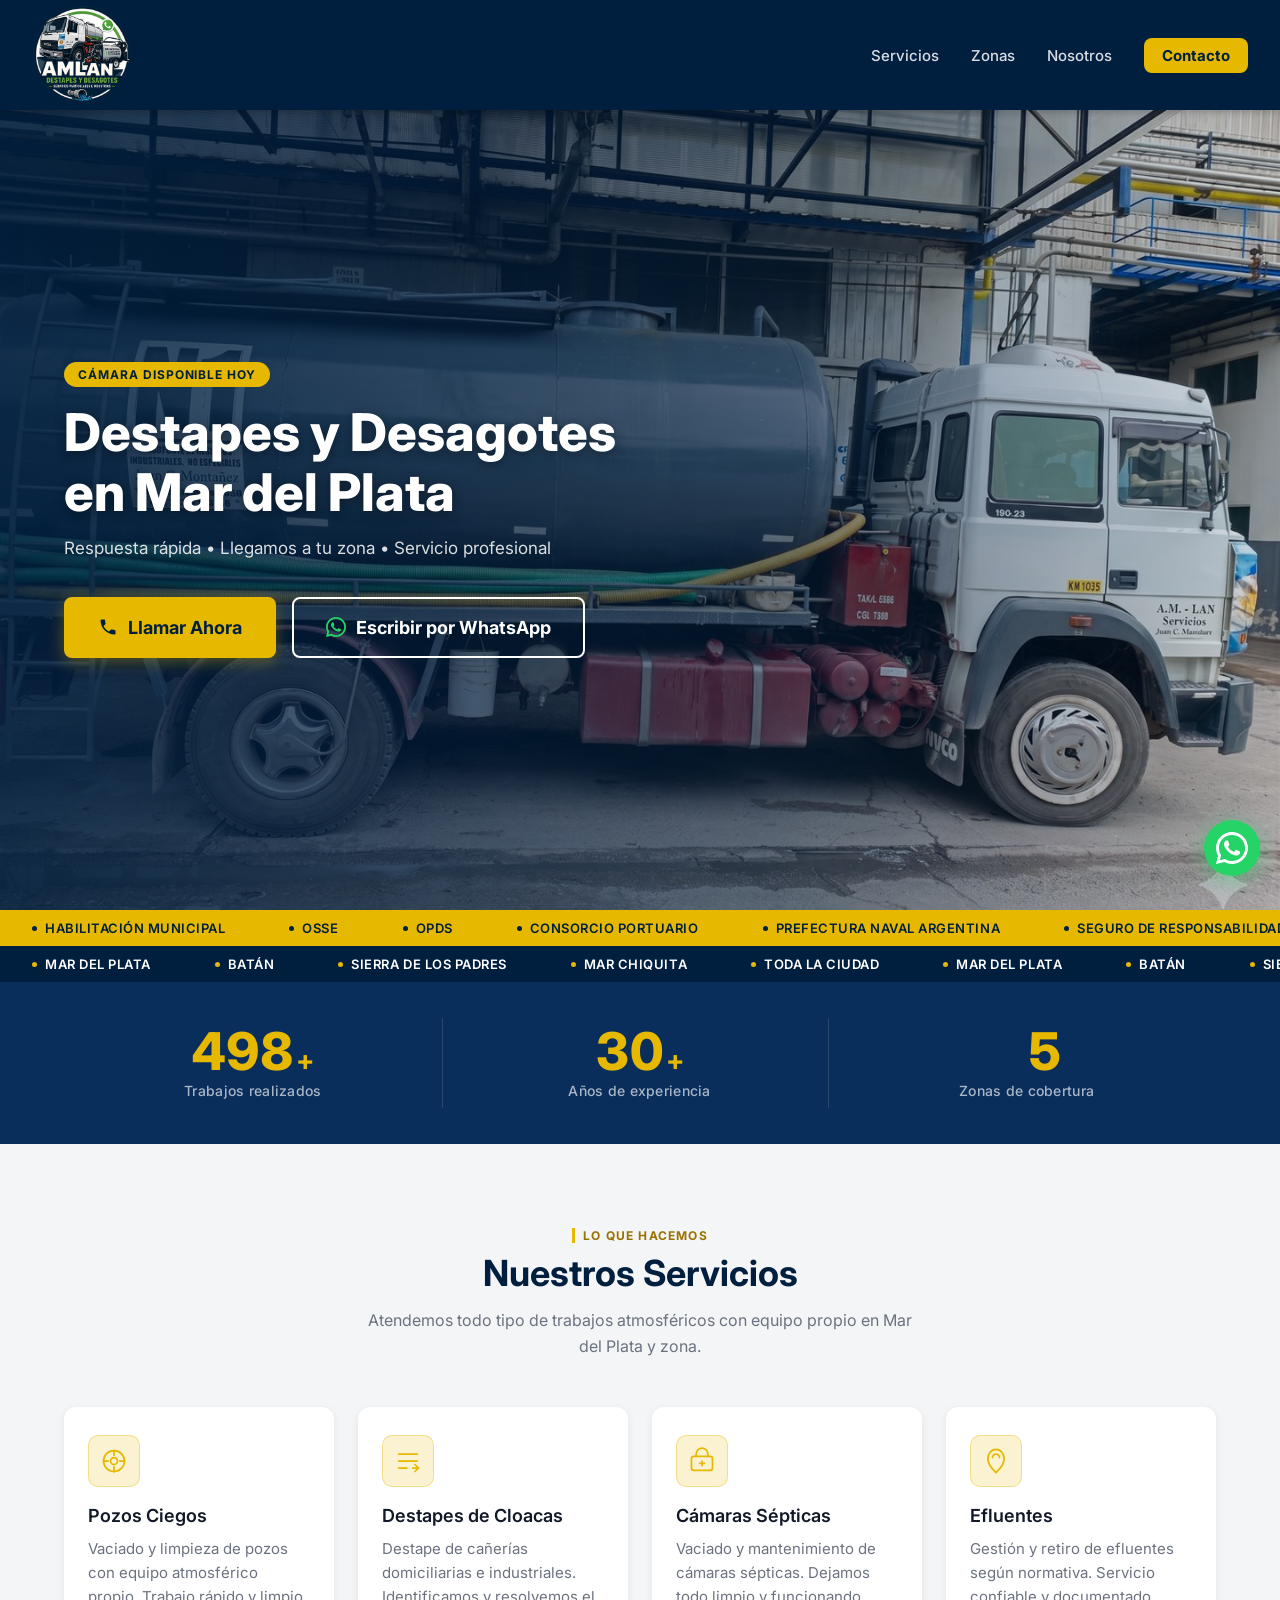
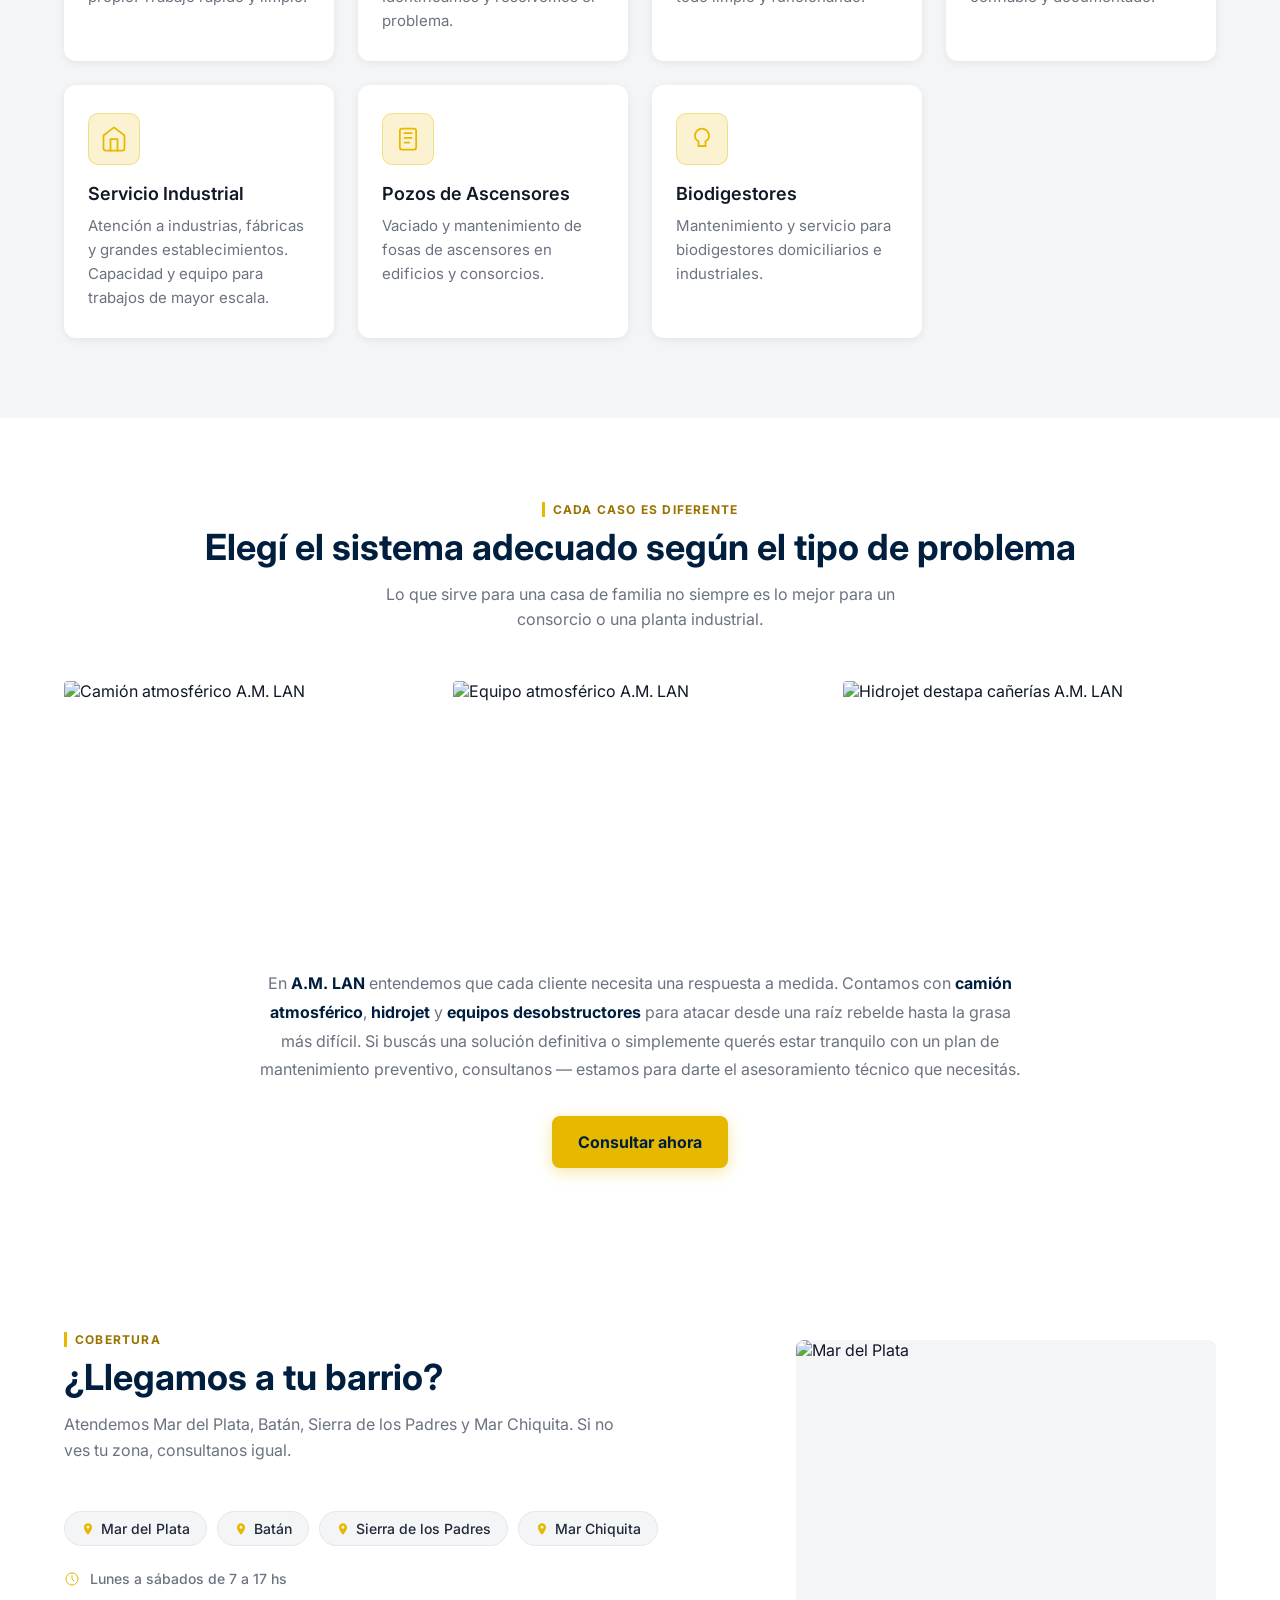
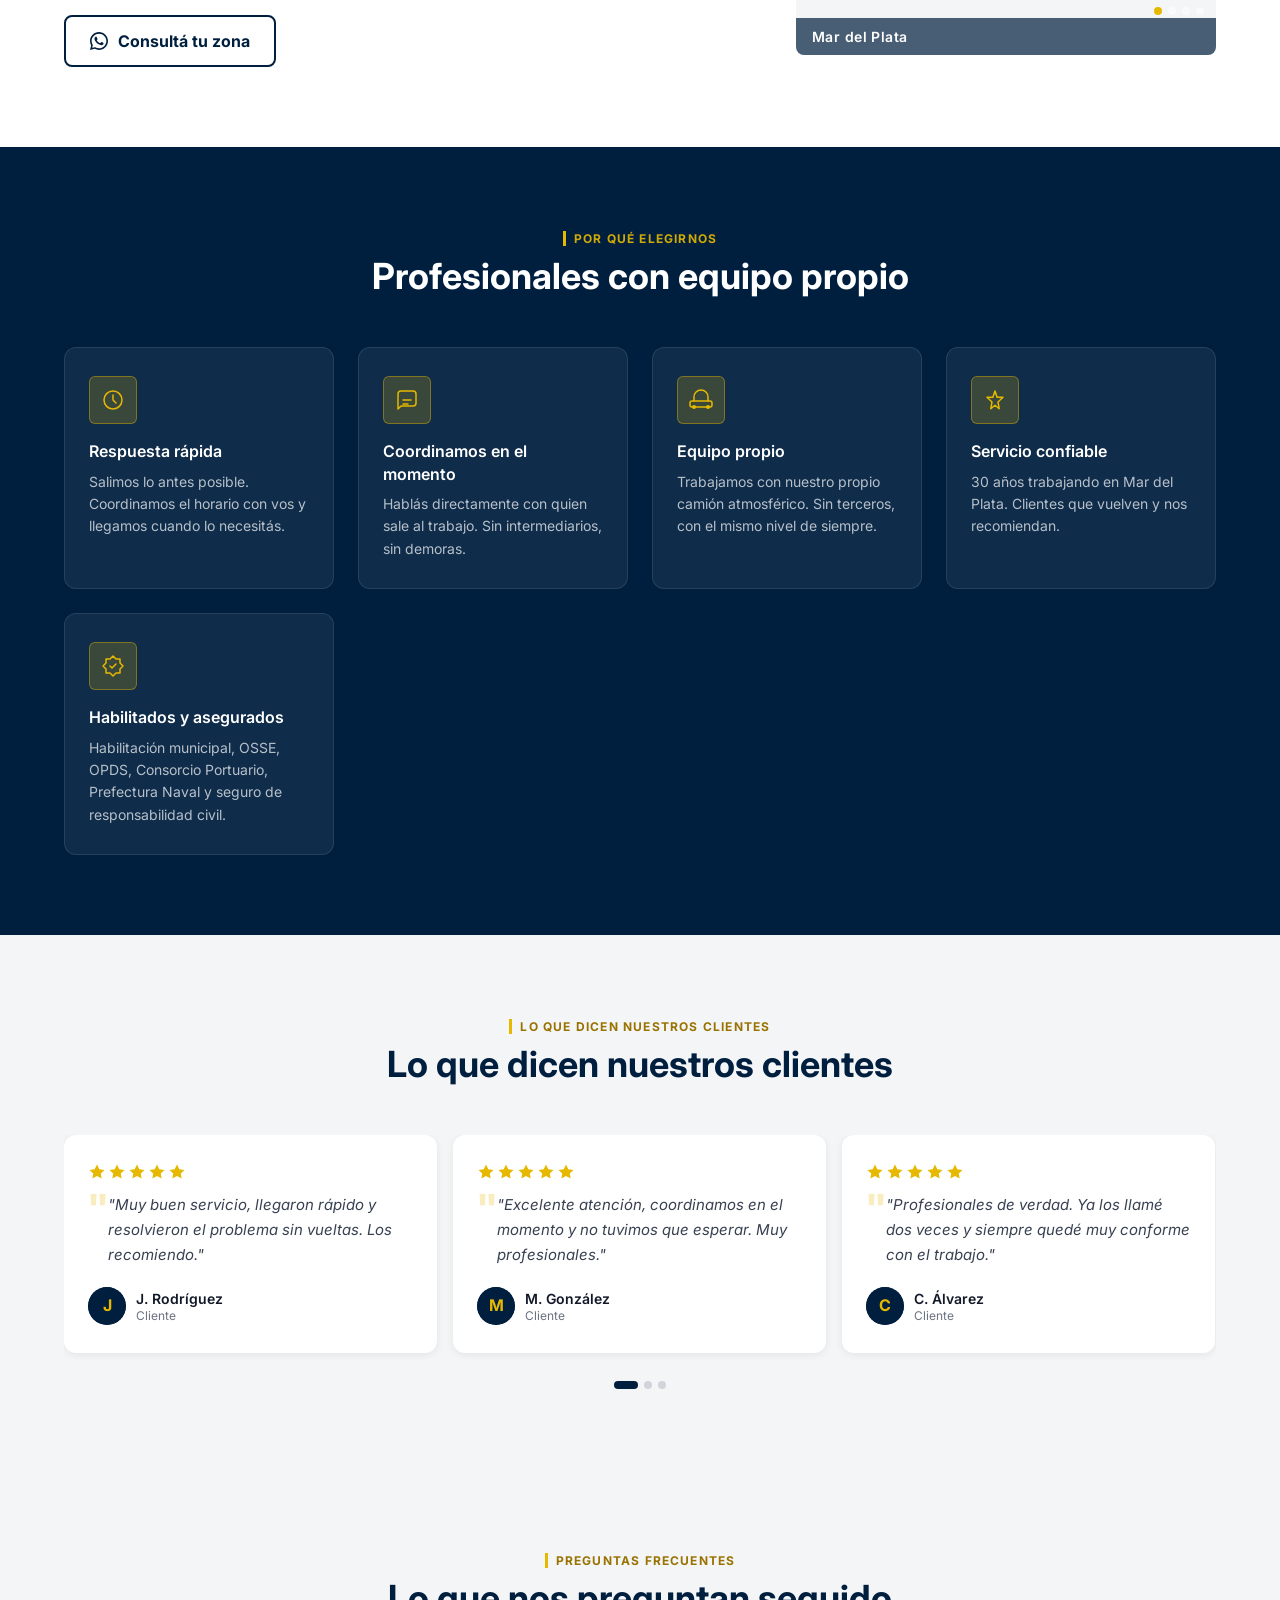
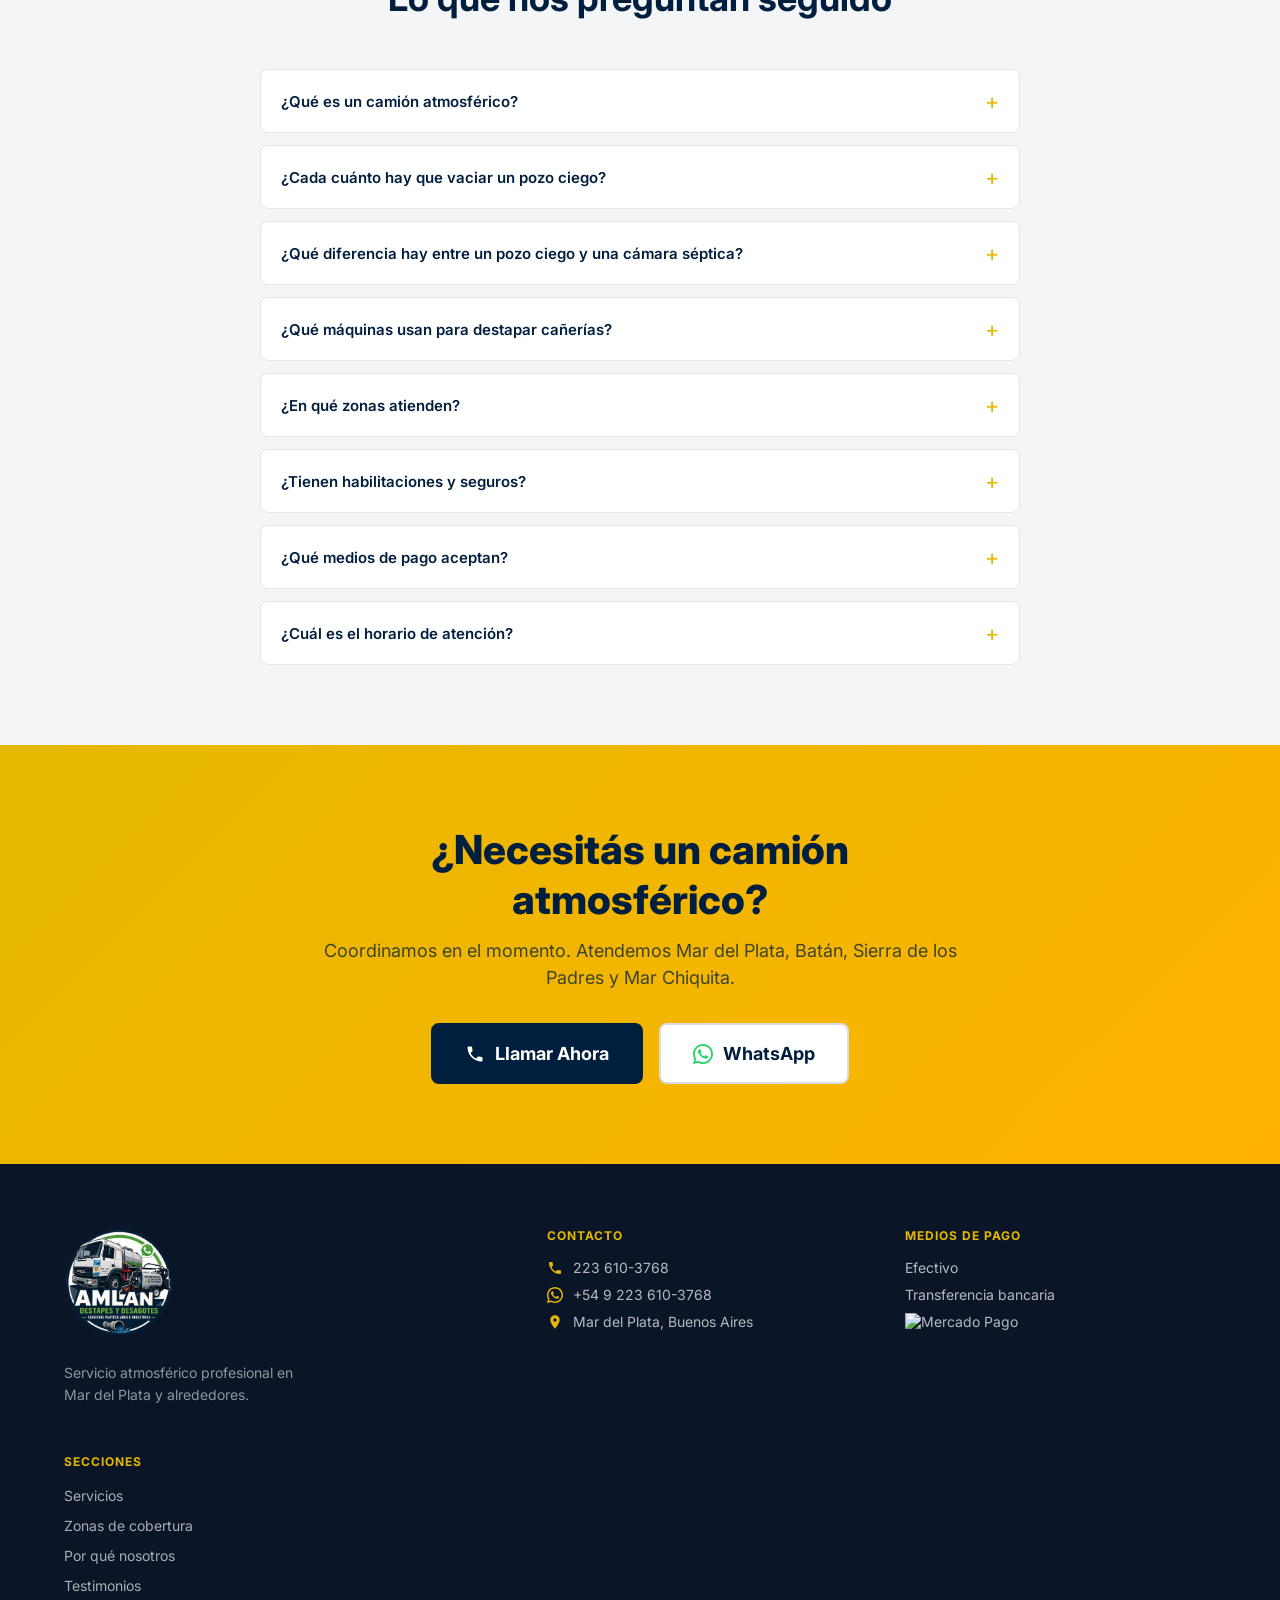
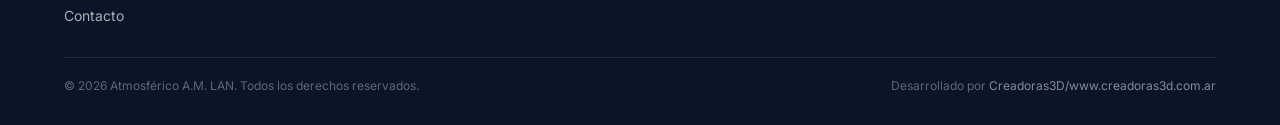
==== commit d4af6948: "Actualiza logo nuevo con colores y ajusta tamaño en header y footer Co-Authored-By: Claude Sonnet 4." ====
--- a/index.html
+++ b/index.html
@@ -4,7 +4,7 @@
   <meta charset="UTF-8">
   <meta name="viewport" content="width=device-width, initial-scale=1.0">
   <title>Camión Atmosférico en Mar del Plata | Desagotes y Destapes | A.M. LAN</title>
-  <meta name="description" content="Servicio de camión atmosférico en Mar del Plata. Pozos ciegos, cámaras sépticas y destapes de cloacas. Respuesta rápida. Coordinamos en el momento. Zona Sur, Alfar, Los Acantilados y más.">
+  <meta name="description" content="Servicio de camión atmosférico en Mar del Plata. Pozos ciegos, cámaras sépticas, destapes, biodigestores y más. 30 años de experiencia. Atendemos Mar del Plata, Batán, Sierra de los Padres y Mar Chiquita.">
   <meta name="keywords" content="camión atmosférico Mar del Plata, desagote pozos, destape cloacas, cámara séptica, efluentes, Alfar, Los Acantilados, zona sur">
   <meta name="author" content="Creadoras3D">
   <meta name="robots" content="index, follow">
@@ -35,7 +35,7 @@
     "name": "Atmosférico A.M. LAN",
     "description": "Servicio de camión atmosférico en Mar del Plata. Pozos ciegos, cámaras sépticas, destapes de cloacas y efluentes.",
     "url": "https://atmosfericoamlan.com.ar",
-    "telephone": "+54-223-XXXXXXX",
+    "telephone": "+54-223-610-3768",
     "address": {
       "@type": "PostalAddress",
       "addressLocality": "Mar del Plata",
@@ -49,18 +49,21 @@
     },
     "areaServed": [
       "Mar del Plata",
-      "Alfar",
-      "Los Acantilados",
-      "Zona Sur Mar del Plata"
+      "Batán",
+      "Sierra de los Padres",
+      "Mar Chiquita"
     ],
     "serviceType": [
       "Desagote de pozos ciegos",
       "Destape de cloacas",
       "Limpieza de cámaras sépticas",
-      "Retiro de efluentes"
+      "Retiro de efluentes",
+      "Servicio industrial",
+      "Pozos de ascensores",
+      "Biodigestores"
     ],
     "priceRange": "$$",
-    "openingHours": "Mo-Su 08:00-20:00",
+    "openingHours": "Mo-Sa 07:00-17:00",
     "sameAs": [
       "https://www.instagram.com/atmosfericoamlan"
     ]
@@ -93,7 +96,7 @@
       --overlay:rgba(0,31,63,0.72);
     }
     /* Header crítico para evitar CLS */
-    .header{position:sticky;top:0;z-index:100;height:56px;background:var(--primary);box-shadow:0 2px 8px rgba(0,0,0,.25);display:flex;align-items:center;justify-content:space-between;padding:0 20px}
+    .header{position:sticky;top:0;z-index:100;height:100px;background:var(--primary);box-shadow:0 2px 8px rgba(0,0,0,.25);display:flex;align-items:center;justify-content:space-between;padding:0 20px}
     .header__logo{display:flex;align-items:center;gap:10px;text-decoration:none}
     .header__logo-text{font-size:18px;font-weight:700;color:var(--accent);letter-spacing:-.01em}
     .header__logo-sub{font-size:11px;font-weight:500;color:rgba(255,255,255,.65);letter-spacing:.03em}
@@ -111,7 +114,7 @@
   <!-- ===================== HEADER ===================== -->
   <header class="header" role="banner">
     <a href="#inicio" class="header__logo" aria-label="Atmosférico A.M. LAN - Inicio">
-      <img src="img/logo.png" alt="Atmosférico A.M. LAN" class="header__logo-img">
+      <img src="img/Logocolor.png" alt="Atmosférico A.M. LAN" class="header__logo-img">
     </a>
 
     <nav class="header__nav" aria-label="Navegación principal">
@@ -169,13 +172,13 @@
           Respuesta rápida&nbsp;•&nbsp;Llegamos a tu zona&nbsp;•&nbsp;Servicio profesional
         </p>
         <div class="hero__actions hero-anim hero-anim--4">
-          <a href="tel:+542234378766" class="btn btn--primary btn--lg hero__btn" aria-label="Llamar ahora al 223 437-8766">
+          <a href="tel:+542236103768" class="btn btn--primary btn--lg hero__btn" aria-label="Llamar ahora al 223 610-3768">
             <svg width="20" height="20" viewBox="0 0 24 24" fill="none" aria-hidden="true">
               <path d="M6.62 10.79c1.44 2.83 3.76 5.14 6.59 6.59l2.2-2.2c.27-.27.67-.36 1.02-.24 1.12.37 2.33.57 3.57.57.55 0 1 .45 1 1V20c0 .55-.45 1-1 1-9.39 0-17-7.61-17-17 0-.55.45-1 1-1h3.5c.55 0 1 .45 1 1 0 1.25.2 2.45.57 3.57.11.35.03.74-.25 1.02l-2.2 2.2z" fill="currentColor"/>
             </svg>
             Llamar Ahora
           </a>
-          <a href="https://wa.me/5492233422297?text=Hola%2C+necesito+un+cami%C3%B3n+atmosf%C3%A9rico" class="btn btn--outline-white btn--lg hero__btn" target="_blank" rel="noopener noreferrer" aria-label="Escribir por WhatsApp">
+          <a href="https://wa.me/5492236103768?text=Hola%2C%20necesito%20el%20servicio%20atmosferico" class="btn btn--outline-white btn--lg hero__btn" target="_blank" rel="noopener noreferrer" aria-label="Escribir por WhatsApp">
             <svg width="20" height="20" viewBox="0 0 24 24" fill="none" aria-hidden="true">
               <path d="M17.472 14.382c-.297-.149-1.758-.867-2.03-.967-.273-.099-.471-.148-.67.15-.197.297-.767.966-.94 1.164-.173.199-.347.223-.644.075-.297-.15-1.255-.463-2.39-1.475-.883-.788-1.48-1.761-1.653-2.059-.173-.297-.018-.458.13-.606.134-.133.298-.347.446-.52.149-.174.198-.298.298-.497.099-.198.05-.371-.025-.52-.075-.149-.669-1.612-.916-2.207-.242-.579-.487-.5-.669-.51-.173-.008-.371-.01-.57-.01-.198 0-.52.074-.792.372-.272.297-1.04 1.016-1.04 2.479 0 1.462 1.065 2.875 1.213 3.074.149.198 2.096 3.2 5.077 4.487.709.306 1.262.489 1.694.625.712.227 1.36.195 1.871.118.571-.085 1.758-.719 2.006-1.413.248-.694.248-1.289.173-1.413-.074-.124-.272-.198-.57-.347z" fill="#25D366"/>
               <path d="M12 0C5.373 0 0 5.373 0 12c0 2.125.558 4.126 1.532 5.86L0 24l6.302-1.508A11.954 11.954 0 0012 24c6.627 0 12-5.373 12-12S18.627 0 12 0zm0 21.818a9.818 9.818 0 01-5.013-1.376l-.36-.213-3.737.893.935-3.636-.235-.374A9.818 9.818 0 012.182 12C2.182 6.57 6.57 2.182 12 2.182S21.818 6.57 21.818 12 17.43 21.818 12 21.818z" fill="#25D366"/>
@@ -186,6 +189,40 @@
       </div>
     </section>
 
+    <!-- ===================== TICKER HABILITACIONES ===================== -->
+    <div class="ticker ticker--accent" aria-hidden="true">
+      <div class="ticker__track">
+        <span class="ticker__item"><span class="ticker__dot"></span>Habilitación Municipal</span>
+        <span class="ticker__item"><span class="ticker__dot"></span>OSSE</span>
+        <span class="ticker__item"><span class="ticker__dot"></span>OPDS</span>
+        <span class="ticker__item"><span class="ticker__dot"></span>Consorcio Portuario</span>
+        <span class="ticker__item"><span class="ticker__dot"></span>Prefectura Naval Argentina</span>
+        <span class="ticker__item"><span class="ticker__dot"></span>Seguro de Responsabilidad Civil</span>
+        <span class="ticker__item"><span class="ticker__dot"></span>Habilitación Municipal</span>
+        <span class="ticker__item"><span class="ticker__dot"></span>OSSE</span>
+        <span class="ticker__item"><span class="ticker__dot"></span>OPDS</span>
+        <span class="ticker__item"><span class="ticker__dot"></span>Consorcio Portuario</span>
+        <span class="ticker__item"><span class="ticker__dot"></span>Prefectura Naval Argentina</span>
+        <span class="ticker__item"><span class="ticker__dot"></span>Seguro de Responsabilidad Civil</span>
+      </div>
+    </div>
+
+    <!-- ===================== TICKER ZONAS ===================== -->
+    <div class="ticker ticker--dark" aria-hidden="true">
+      <div class="ticker__track">
+        <span class="ticker__item"><span class="ticker__dot"></span>Mar del Plata</span>
+        <span class="ticker__item"><span class="ticker__dot"></span>Batán</span>
+        <span class="ticker__item"><span class="ticker__dot"></span>Sierra de los Padres</span>
+        <span class="ticker__item"><span class="ticker__dot"></span>Mar Chiquita</span>
+        <span class="ticker__item"><span class="ticker__dot"></span>Toda la ciudad</span>
+        <span class="ticker__item"><span class="ticker__dot"></span>Mar del Plata</span>
+        <span class="ticker__item"><span class="ticker__dot"></span>Batán</span>
+        <span class="ticker__item"><span class="ticker__dot"></span>Sierra de los Padres</span>
+        <span class="ticker__item"><span class="ticker__dot"></span>Mar Chiquita</span>
+        <span class="ticker__item"><span class="ticker__dot"></span>Toda la ciudad</span>
+      </div>
+    </div>
+
     <!-- ===================== STATS STRIP ===================== -->
     <section class="stats-strip" aria-label="Estadísticas del servicio">
       <div class="container">
@@ -201,10 +238,10 @@
 
           <div class="stat-item">
             <div class="stat-number-wrap">
-              <span class="stat-number" data-target="8">0</span>
+              <span class="stat-number" data-target="30">0</span>
               <span class="stat-suffix">+</span>
             </div>
-            <span class="stat-label">Años en Mar del Plata</span>
+            <span class="stat-label">Años de experiencia</span>
           </div>
 
           <div class="stat-item">
@@ -276,6 +313,65 @@
             <p class="service-card__desc">Gestión y retiro de efluentes según normativa. Servicio confiable y documentado.</p>
           </article>
 
+          <article class="service-card reveal">
+            <div class="service-card__icon" aria-hidden="true">
+              <svg width="28" height="28" viewBox="0 0 24 24" fill="none">
+                <path d="M3 9l9-7 9 7v11a2 2 0 01-2 2H5a2 2 0 01-2-2V9z" stroke="#E6B800" stroke-width="1.5" stroke-linejoin="round"/>
+                <path d="M9 22V12h6v10" stroke="#E6B800" stroke-width="1.5" stroke-linecap="round" stroke-linejoin="round"/>
+              </svg>
+            </div>
+            <h3 class="service-card__title">Servicio Industrial</h3>
+            <p class="service-card__desc">Atención a industrias, fábricas y grandes establecimientos. Capacidad y equipo para trabajos de mayor escala.</p>
+          </article>
+
+          <article class="service-card reveal">
+            <div class="service-card__icon" aria-hidden="true">
+              <svg width="28" height="28" viewBox="0 0 24 24" fill="none">
+                <rect x="5" y="3" width="14" height="18" rx="2" stroke="#E6B800" stroke-width="1.5"/>
+                <path d="M9 7h6M9 11h6M9 15h4" stroke="#E6B800" stroke-width="1.5" stroke-linecap="round"/>
+              </svg>
+            </div>
+            <h3 class="service-card__title">Pozos de Ascensores</h3>
+            <p class="service-card__desc">Vaciado y mantenimiento de fosas de ascensores en edificios y consorcios.</p>
+          </article>
+
+          <article class="service-card reveal">
+            <div class="service-card__icon" aria-hidden="true">
+              <svg width="28" height="28" viewBox="0 0 24 24" fill="none">
+                <path d="M12 3C9 3 6 6 6 9c0 2 1 4 3 5v4h6v-4c2-1 3-3 3-5 0-3-3-6-6-6z" stroke="#E6B800" stroke-width="1.5" stroke-linejoin="round"/>
+                <path d="M9 18h6" stroke="#E6B800" stroke-width="1.5" stroke-linecap="round"/>
+              </svg>
+            </div>
+            <h3 class="service-card__title">Biodigestores</h3>
+            <p class="service-card__desc">Mantenimiento y servicio para biodigestores domiciliarios e industriales.</p>
+          </article>
+
+        </div>
+      </div>
+    </section>
+
+    <!-- ===================== SECCIÓN ASESORAMIENTO ===================== -->
+    <section class="section section--white" aria-labelledby="asesoria-title">
+      <div class="container">
+        <div class="section__header">
+          <span class="section__eyebrow">Cada caso es diferente</span>
+          <h2 class="section__title" id="asesoria-title">Elegí el sistema adecuado según el tipo de problema</h2>
+          <p class="section__desc">Lo que sirve para una casa de familia no siempre es lo mejor para un consorcio o una planta industrial.</p>
+        </div>
+
+        <div style="display:grid;grid-template-columns:repeat(auto-fit,minmax(280px,1fr));gap:16px;margin-bottom:48px;">
+          <img src="img/Camion Atmosferico.png" alt="Camión atmosférico A.M. LAN" style="width:100%;height:240px;object-fit:cover;border-radius:4px;">
+          <img src="img/Camion Atmosferico2.png" alt="Equipo atmosférico A.M. LAN" style="width:100%;height:240px;object-fit:cover;border-radius:4px;">
+          <img src="img/hidrojet destapa cañerías.png" alt="Hidrojet destapa cañerías A.M. LAN" style="width:100%;height:240px;object-fit:cover;border-radius:4px;">
+        </div>
+
+        <div style="max-width:760px;margin:0 auto;text-align:center;">
+          <p style="font-size:16px;line-height:1.8;color:var(--gray-mid);">
+            En <strong style="color:var(--primary);">A.M. LAN</strong> entendemos que cada cliente necesita una respuesta a medida. Contamos con <strong style="color:var(--primary);">camión atmosférico</strong>, <strong style="color:var(--primary);">hidrojet</strong> y <strong style="color:var(--primary);">equipos desobstructores</strong> para atacar desde una raíz rebelde hasta la grasa más difícil. Si buscás una solución definitiva o simplemente querés estar tranquilo con un plan de mantenimiento preventivo, consultanos — estamos para darte el asesoramiento técnico que necesitás.
+          </p>
+          <a href="https://wa.me/5492236103768?text=Hola%2C%20quiero%20asesoramiento%20sobre%20el%20servicio" class="btn btn--primary btn--md" target="_blank" rel="noopener noreferrer" style="margin-top:32px;display:inline-flex;">
+            Consultar ahora
+          </a>
         </div>
       </div>
     </section>
@@ -288,43 +384,37 @@
             <div class="section__header section__header--left">
               <span class="section__eyebrow">Cobertura</span>
               <h2 class="section__title" id="zonas-title">¿Llegamos a tu barrio?</h2>
-              <p class="section__desc">Trabajamos en toda Mar del Plata y zona sur. Si no ves tu barrio, consultanos igual.</p>
+              <p class="section__desc">Atendemos Mar del Plata, Batán, Sierra de los Padres y Mar Chiquita. Si no ves tu zona, consultanos igual.</p>
             </div>
 
             <div class="zonas-chips" role="list" aria-label="Zonas de cobertura">
               <span class="zona-chip" role="listitem">
-                <svg width="14" height="14" viewBox="0 0 24 24" fill="none" aria-hidden="true">
-                  <path d="M12 2C8.13 2 5 5.13 5 9c0 5.25 7 13 7 13s7-7.75 7-13c0-3.87-3.13-7-7-7zm0 9.5c-1.38 0-2.5-1.12-2.5-2.5s1.12-2.5 2.5-2.5 2.5 1.12 2.5 2.5-1.12 2.5-2.5 2.5z" fill="#E6B800"/>
-                </svg>
-                Mar del Plata Centro
+                <svg width="14" height="14" viewBox="0 0 24 24" fill="none" aria-hidden="true"><path d="M12 2C8.13 2 5 5.13 5 9c0 5.25 7 13 7 13s7-7.75 7-13c0-3.87-3.13-7-7-7zm0 9.5c-1.38 0-2.5-1.12-2.5-2.5s1.12-2.5 2.5-2.5 2.5 1.12 2.5 2.5-1.12 2.5-2.5 2.5z" fill="#E6B800"/></svg>
+                Mar del Plata
               </span>
               <span class="zona-chip" role="listitem">
-                <svg width="14" height="14" viewBox="0 0 24 24" fill="none" aria-hidden="true">
-                  <path d="M12 2C8.13 2 5 5.13 5 9c0 5.25 7 13 7 13s7-7.75 7-13c0-3.87-3.13-7-7-7zm0 9.5c-1.38 0-2.5-1.12-2.5-2.5s1.12-2.5 2.5-2.5 2.5 1.12 2.5 2.5-1.12 2.5-2.5 2.5z" fill="#E6B800"/>
-                </svg>
-                Zona Sur
+                <svg width="14" height="14" viewBox="0 0 24 24" fill="none" aria-hidden="true"><path d="M12 2C8.13 2 5 5.13 5 9c0 5.25 7 13 7 13s7-7.75 7-13c0-3.87-3.13-7-7-7zm0 9.5c-1.38 0-2.5-1.12-2.5-2.5s1.12-2.5 2.5-2.5 2.5 1.12 2.5 2.5-1.12 2.5-2.5 2.5z" fill="#E6B800"/></svg>
+                Batán
               </span>
               <span class="zona-chip" role="listitem">
-                <svg width="14" height="14" viewBox="0 0 24 24" fill="none" aria-hidden="true">
-                  <path d="M12 2C8.13 2 5 5.13 5 9c0 5.25 7 13 7 13s7-7.75 7-13c0-3.87-3.13-7-7-7zm0 9.5c-1.38 0-2.5-1.12-2.5-2.5s1.12-2.5 2.5-2.5 2.5 1.12 2.5 2.5-1.12 2.5-2.5 2.5z" fill="#E6B800"/>
-                </svg>
-                Alfar
+                <svg width="14" height="14" viewBox="0 0 24 24" fill="none" aria-hidden="true"><path d="M12 2C8.13 2 5 5.13 5 9c0 5.25 7 13 7 13s7-7.75 7-13c0-3.87-3.13-7-7-7zm0 9.5c-1.38 0-2.5-1.12-2.5-2.5s1.12-2.5 2.5-2.5 2.5 1.12 2.5 2.5-1.12 2.5-2.5 2.5z" fill="#E6B800"/></svg>
+                Sierra de los Padres
               </span>
               <span class="zona-chip" role="listitem">
-                <svg width="14" height="14" viewBox="0 0 24 24" fill="none" aria-hidden="true">
-                  <path d="M12 2C8.13 2 5 5.13 5 9c0 5.25 7 13 7 13s7-7.75 7-13c0-3.87-3.13-7-7-7zm0 9.5c-1.38 0-2.5-1.12-2.5-2.5s1.12-2.5 2.5-2.5 2.5 1.12 2.5 2.5-1.12 2.5-2.5 2.5z" fill="#E6B800"/>
-                </svg>
-                Los Acantilados
+                <svg width="14" height="14" viewBox="0 0 24 24" fill="none" aria-hidden="true"><path d="M12 2C8.13 2 5 5.13 5 9c0 5.25 7 13 7 13s7-7.75 7-13c0-3.87-3.13-7-7-7zm0 9.5c-1.38 0-2.5-1.12-2.5-2.5s1.12-2.5 2.5-2.5 2.5 1.12 2.5 2.5-1.12 2.5-2.5 2.5z" fill="#E6B800"/></svg>
+                Mar Chiquita
               </span>
-              <span class="zona-chip" role="listitem">
-                <svg width="14" height="14" viewBox="0 0 24 24" fill="none" aria-hidden="true">
-                  <path d="M12 2C8.13 2 5 5.13 5 9c0 5.25 7 13 7 13s7-7.75 7-13c0-3.87-3.13-7-7-7zm0 9.5c-1.38 0-2.5-1.12-2.5-2.5s1.12-2.5 2.5-2.5 2.5 1.12 2.5 2.5-1.12 2.5-2.5 2.5z" fill="#E6B800"/>
-                </svg>
-                Barrios aledaños
-              </span>
-            </div>
-
-            <a href="https://wa.me/5492233422297?text=Hola%2C+quiero+saber+si+llegan+a+mi+barrio" class="btn btn--outline-primary btn--md" target="_blank" rel="noopener noreferrer" style="margin-top: 28px; display: inline-flex;">
+            </div>
+
+            <div style="margin-top:24px;display:flex;align-items:center;gap:10px;color:var(--gray-mid);font-size:14px;font-weight:500;">
+              <svg width="16" height="16" viewBox="0 0 24 24" fill="none" aria-hidden="true">
+                <circle cx="12" cy="12" r="9" stroke="#E6B800" stroke-width="1.5"/>
+                <path d="M12 7v5l3 3" stroke="#E6B800" stroke-width="1.5" stroke-linecap="round" stroke-linejoin="round"/>
+              </svg>
+              Lunes a sábados de 7 a 17 hs
+            </div>
+
+            <a href="https://wa.me/5492236103768?text=Hola%2C%20quiero%20saber%20si%20llegan%20a%20mi%20barrio" class="btn btn--outline-primary btn--md" target="_blank" rel="noopener noreferrer" style="margin-top: 28px; display: inline-flex;">
               <svg width="18" height="18" viewBox="0 0 24 24" fill="none" aria-hidden="true">
                 <path d="M17.472 14.382c-.297-.149-1.758-.867-2.03-.967-.273-.099-.471-.148-.67.15-.197.297-.767.966-.94 1.164-.173.199-.347.223-.644.075-.297-.15-1.255-.463-2.39-1.475-.883-.788-1.48-1.761-1.653-2.059-.173-.297-.018-.458.13-.606.134-.133.298-.347.446-.52.149-.174.198-.298.298-.497.099-.198.05-.371-.025-.52-.075-.149-.669-1.612-.916-2.207-.242-.579-.487-.5-.669-.51-.173-.008-.371-.01-.57-.01-.198 0-.52.074-.792.372-.272.297-1.04 1.016-1.04 2.479 0 1.462 1.065 2.875 1.213 3.074.149.198 2.096 3.2 5.077 4.487.709.306 1.262.489 1.694.625.712.227 1.36.195 1.871.118.571-.085 1.758-.719 2.006-1.413.248-.694.248-1.289.173-1.413-.074-.124-.272-.198-.57-.347z" fill="#001F3F"/>
                 <path d="M12 0C5.373 0 0 5.373 0 12c0 2.125.558 4.126 1.532 5.86L0 24l6.302-1.508A11.954 11.954 0 0012 24c6.627 0 12-5.373 12-12S18.627 0 12 0zm0 21.818a9.818 9.818 0 01-5.013-1.376l-.36-.213-3.737.893.935-3.636-.235-.374A9.818 9.818 0 012.182 12C2.182 6.57 6.57 2.182 12 2.182S21.818 6.57 21.818 12 17.43 21.818 12 21.818z" fill="#001F3F"/>
@@ -333,13 +423,31 @@
             </a>
           </div>
 
-          <!-- Mapa placeholder (desktop) -->
-          <div class="zonas-map" aria-hidden="true">
-            <div class="zonas-map__placeholder">
-              <svg width="48" height="48" viewBox="0 0 24 24" fill="none">
-                <path d="M12 2C8.13 2 5 5.13 5 9c0 5.25 7 13 7 13s7-7.75 7-13c0-3.87-3.13-7-7-7zm0 9.5c-1.38 0-2.5-1.12-2.5-2.5s1.12-2.5 2.5-2.5 2.5 1.12 2.5 2.5-1.12 2.5-2.5 2.5z" fill="#001F3F" fill-opacity=".2"/>
-              </svg>
-              <p>Mar del Plata<br>y Zona Sur</p>
+          <!-- Carrusel zonas -->
+          <div class="zonas-carousel" id="zonas-carousel">
+            <div class="zonas-carousel__track" id="zonas-track">
+              <div class="zonas-carousel__slide">
+                <img src="img/Mar del plata.png" alt="Mar del Plata">
+                <span class="zonas-carousel__label">Mar del Plata</span>
+              </div>
+              <div class="zonas-carousel__slide">
+                <img src="img/Batan.png" alt="Batán">
+                <span class="zonas-carousel__label">Batán</span>
+              </div>
+              <div class="zonas-carousel__slide">
+                <img src="img/sierra de los padres.png" alt="Sierra de los Padres">
+                <span class="zonas-carousel__label">Sierra de los Padres</span>
+              </div>
+              <div class="zonas-carousel__slide">
+                <img src="img/mar chiquita.png" alt="Mar Chiquita">
+                <span class="zonas-carousel__label">Mar Chiquita</span>
+              </div>
+            </div>
+            <div class="zonas-carousel__dots" id="zonas-dots">
+              <button class="zonas-carousel__dot zonas-carousel__dot--active" data-index="0"></button>
+              <button class="zonas-carousel__dot" data-index="1"></button>
+              <button class="zonas-carousel__dot" data-index="2"></button>
+              <button class="zonas-carousel__dot" data-index="3"></button>
             </div>
           </div>
         </div>
@@ -347,7 +455,7 @@
     </section>
 
     <!-- ===================== DIFERENCIALES ===================== -->
-    <section class="section section--dark" id="nosotros" aria-labelledby="nosotros-title">
+    <section class="section section--dark" id="nosotros" aria-labelledby="nosotros-title" style="background-image:url('img/Camion Atmosferico3.png');background-size:75%;background-repeat:no-repeat;background-position:center;background-blend-mode:overlay;">
       <div class="container">
         <div class="section__header">
           <span class="section__eyebrow section__eyebrow--accent">Por qué elegirnos</span>
@@ -398,7 +506,18 @@
               </svg>
             </div>
             <h3 class="diferencial-card__title">Servicio confiable</h3>
-            <p class="diferencial-card__desc">Trabajando en Mar del Plata y zona sur. Clientes que vuelven y nos recomiendan.</p>
+            <p class="diferencial-card__desc">30 años trabajando en Mar del Plata. Clientes que vuelven y nos recomiendan.</p>
+          </div>
+
+          <div class="diferencial-card reveal">
+            <div class="diferencial-card__icon" aria-hidden="true">
+              <svg width="24" height="24" viewBox="0 0 24 24" fill="none">
+                <path d="M9 12l2 2 4-4" stroke="#E6B800" stroke-width="1.5" stroke-linecap="round" stroke-linejoin="round"/>
+                <path d="M12 2l3 3h4v4l3 3-3 3v4h-4l-3 3-3-3H5v-4L2 12l3-3V5h4l3-3z" stroke="#E6B800" stroke-width="1.5" stroke-linejoin="round"/>
+              </svg>
+            </div>
+            <h3 class="diferencial-card__title">Habilitados y asegurados</h3>
+            <p class="diferencial-card__desc">Habilitación municipal, OSSE, OPDS, Consorcio Portuario, Prefectura Naval y seguro de responsabilidad civil.</p>
           </div>
 
         </div>
@@ -410,7 +529,7 @@
       <div class="container">
         <div class="section__header">
           <span class="section__eyebrow">Lo que dicen nuestros clientes</span>
-          <h2 class="section__title" id="testimonios-title">Reseñas reales de Google</h2>
+          <h2 class="section__title" id="testimonios-title">Lo que dicen nuestros clientes</h2>
         </div>
 
         <div class="testimonios-carousel" role="region" aria-label="Testimonios de clientes">
@@ -428,10 +547,10 @@
                 "Muy buen servicio, llegaron rápido y resolvieron el problema sin vueltas. Los recomiendo."
               </blockquote>
               <footer class="testimonio-card__author">
-                <div class="testimonio-card__avatar" aria-hidden="true">J</div>
+                <svg class="testimonio-card__avatar" width="38" height="38" viewBox="0 0 38 38" aria-hidden="true"><circle cx="19" cy="19" r="19" fill="#001F3F"/><text x="19" y="24" text-anchor="middle" font-size="16" font-weight="700" fill="#E6B800" font-family="Inter,sans-serif">J</text></svg>
                 <div>
                   <cite class="testimonio-card__name">J. Rodríguez</cite>
-                  <span class="testimonio-card__source">Google Maps</span>
+                  <span class="testimonio-card__source">Cliente</span>
                 </div>
               </footer>
             </article>
@@ -448,10 +567,10 @@
                 "Excelente atención, coordinamos en el momento y no tuvimos que esperar. Muy profesionales."
               </blockquote>
               <footer class="testimonio-card__author">
-                <div class="testimonio-card__avatar" aria-hidden="true">M</div>
+                <svg class="testimonio-card__avatar" width="38" height="38" viewBox="0 0 38 38" aria-hidden="true"><circle cx="19" cy="19" r="19" fill="#001F3F"/><text x="19" y="24" text-anchor="middle" font-size="16" font-weight="700" fill="#E6B800" font-family="Inter,sans-serif">M</text></svg>
                 <div>
                   <cite class="testimonio-card__name">M. González</cite>
-                  <span class="testimonio-card__source">Google Maps</span>
+                  <span class="testimonio-card__source">Cliente</span>
                 </div>
               </footer>
             </article>
@@ -468,10 +587,10 @@
                 "Profesionales de verdad. Ya los llamé dos veces y siempre quedé muy conforme con el trabajo."
               </blockquote>
               <footer class="testimonio-card__author">
-                <div class="testimonio-card__avatar" aria-hidden="true">C</div>
+                <svg class="testimonio-card__avatar" width="38" height="38" viewBox="0 0 38 38" aria-hidden="true"><circle cx="19" cy="19" r="19" fill="#001F3F"/><text x="19" y="24" text-anchor="middle" font-size="16" font-weight="700" fill="#E6B800" font-family="Inter,sans-serif">C</text></svg>
                 <div>
                   <cite class="testimonio-card__name">C. Álvarez</cite>
-                  <span class="testimonio-card__source">Google Maps</span>
+                  <span class="testimonio-card__source">Cliente</span>
                 </div>
               </footer>
             </article>
@@ -483,6 +602,60 @@
             <button class="testimonios-dot" role="tab" aria-label="Testimonio 2" aria-selected="false" data-index="1"></button>
             <button class="testimonios-dot" role="tab" aria-label="Testimonio 3" aria-selected="false" data-index="2"></button>
           </div>
+        </div>
+      </div>
+    </section>
+
+    <!-- ===================== FAQ ===================== -->
+    <section class="section section--gray" aria-labelledby="faq-title">
+      <div class="container">
+        <div class="section__header">
+          <span class="section__eyebrow">Preguntas frecuentes</span>
+          <h2 class="section__title" id="faq-title">Lo que nos preguntan seguido</h2>
+        </div>
+
+        <div class="faq-list">
+
+          <details class="faq-item">
+            <summary class="faq-item__question">¿Qué es un camión atmosférico?</summary>
+            <p class="faq-item__answer">Es un vehículo equipado con una bomba de vacío de gran capacidad que succiona y transporta líquidos y residuos cloacales. Se usa para vaciar pozos ciegos, cámaras sépticas, biodigestores y retirar efluentes de todo tipo.</p>
+          </details>
+
+          <details class="faq-item">
+            <summary class="faq-item__question">¿Cada cuánto hay que vaciar un pozo ciego?</summary>
+            <p class="faq-item__answer">Depende del uso y la capacidad del pozo. En general, una vivienda familiar debería vaciarlo cada 1 a 3 años. Si notás olores, el agua drena lento o hay humedad en el piso, es señal de que necesita atención antes.</p>
+          </details>
+
+          <details class="faq-item">
+            <summary class="faq-item__question">¿Qué diferencia hay entre un pozo ciego y una cámara séptica?</summary>
+            <p class="faq-item__answer">El pozo ciego recibe y absorbe los efluentes directamente en el suelo. La cámara séptica tiene compartimentos donde los residuos se separan y tratan antes de ser absorbidos. Ambos requieren vaciado y mantenimiento periódico.</p>
+          </details>
+
+          <details class="faq-item">
+            <summary class="faq-item__question">¿Qué máquinas usan para destapar cañerías?</summary>
+            <p class="faq-item__answer">Trabajamos con equipos hidrojet de alta presión y máquinas desobstructoras con cables de acero, según el tipo y la gravedad del tapón. Esto nos permite resolver desde una raíz que invadió la cañería hasta acumulaciones de grasa en trampas industriales.</p>
+          </details>
+
+          <details class="faq-item">
+            <summary class="faq-item__question">¿En qué zonas atienden?</summary>
+            <p class="faq-item__answer">Atendemos en todo Mar del Plata, Sierra de los Padres, Mar Chiquita y Batán. Si tenés dudas sobre tu zona, consultanos por WhatsApp y te confirmamos.</p>
+          </details>
+
+          <details class="faq-item">
+            <summary class="faq-item__question">¿Tienen habilitaciones y seguros?</summary>
+            <p class="faq-item__answer">Sí. Contamos con habilitación municipal, OSSE, OPDS, Consorcio Portuario, Prefectura Naval Argentina y seguro de responsabilidad civil. Trabajamos dentro del marco legal vigente.</p>
+          </details>
+
+          <details class="faq-item">
+            <summary class="faq-item__question">¿Qué medios de pago aceptan?</summary>
+            <p class="faq-item__answer">Aceptamos efectivo, transferencia bancaria y Mercado Pago.</p>
+          </details>
+
+          <details class="faq-item">
+            <summary class="faq-item__question">¿Cuál es el horario de atención?</summary>
+            <p class="faq-item__answer">Atendemos de lunes a sábados de 7 a 17 hs. Para coordinar un turno escribinos por WhatsApp al 223 610-3768.</p>
+          </details>
+
         </div>
       </div>
     </section>
@@ -492,15 +665,15 @@
       <div class="container">
         <div class="cta-content">
           <h2 class="cta__title" id="cta-title">¿Necesitás un camión atmosférico?</h2>
-          <p class="cta__desc">Coordinamos en el momento. Trabajamos en Mar del Plata y zona sur.</p>
+          <p class="cta__desc">Coordinamos en el momento. Atendemos Mar del Plata, Batán, Sierra de los Padres y Mar Chiquita.</p>
           <div class="cta__actions">
-            <a href="tel:+542234378766" class="btn btn--dark btn--lg" aria-label="Llamar ahora">
+            <a href="tel:+542236103768" class="btn btn--dark btn--lg" aria-label="Llamar ahora">
               <svg width="20" height="20" viewBox="0 0 24 24" fill="none" aria-hidden="true">
                 <path d="M6.62 10.79c1.44 2.83 3.76 5.14 6.59 6.59l2.2-2.2c.27-.27.67-.36 1.02-.24 1.12.37 2.33.57 3.57.57.55 0 1 .45 1 1V20c0 .55-.45 1-1 1-9.39 0-17-7.61-17-17 0-.55.45-1 1-1h3.5c.55 0 1 .45 1 1 0 1.25.2 2.45.57 3.57.11.35.03.74-.25 1.02l-2.2 2.2z" fill="currentColor"/>
               </svg>
               Llamar Ahora
             </a>
-            <a href="https://wa.me/5492233422297?text=Hola%2C+necesito+un+cami%C3%B3n+atmosf%C3%A9rico" class="btn btn--white btn--lg" target="_blank" rel="noopener noreferrer" aria-label="Contactar por WhatsApp">
+            <a href="https://wa.me/5492236103768?text=Hola%2C%20necesito%20el%20servicio%20atmosferico" class="btn btn--white btn--lg" target="_blank" rel="noopener noreferrer" aria-label="Contactar por WhatsApp">
               <svg width="20" height="20" viewBox="0 0 24 24" fill="none" aria-hidden="true">
                 <path d="M17.472 14.382c-.297-.149-1.758-.867-2.03-.967-.273-.099-.471-.148-.67.15-.197.297-.767.966-.94 1.164-.173.199-.347.223-.644.075-.297-.15-1.255-.463-2.39-1.475-.883-.788-1.48-1.761-1.653-2.059-.173-.297-.018-.458.13-.606.134-.133.298-.347.446-.52.149-.174.198-.298.298-.497.099-.198.05-.371-.025-.52-.075-.149-.669-1.612-.916-2.207-.242-.579-.487-.5-.669-.51-.173-.008-.371-.01-.57-.01-.198 0-.52.074-.792.372-.272.297-1.04 1.016-1.04 2.479 0 1.462 1.065 2.875 1.213 3.074.149.198 2.096 3.2 5.077 4.487.709.306 1.262.489 1.694.625.712.227 1.36.195 1.871.118.571-.085 1.758-.719 2.006-1.413.248-.694.248-1.289.173-1.413-.074-.124-.272-.198-.57-.347z" fill="#25D366"/>
                 <path d="M12 0C5.373 0 0 5.373 0 12c0 2.125.558 4.126 1.532 5.86L0 24l6.302-1.508A11.954 11.954 0 0012 24c6.627 0 12-5.373 12-12S18.627 0 12 0zm0 21.818a9.818 9.818 0 01-5.013-1.376l-.36-.213-3.737.893.935-3.636-.235-.374A9.818 9.818 0 012.182 12C2.182 6.57 6.57 2.182 12 2.182S21.818 6.57 21.818 12 17.43 21.818 12 21.818z" fill="#25D366"/>
@@ -521,29 +694,29 @@
 
         <div class="footer__col footer__col--brand">
           <a href="#inicio" class="footer__logo" aria-label="Volver al inicio">
-            <img src="img/logo.png" alt="Atmosférico A.M. LAN" class="footer__logo-img">
+            <img src="img/Logocolor.png" alt="Atmosférico A.M. LAN" class="footer__logo-img">
           </a>
-          <p class="footer__tagline">Servicio atmosférico profesional en Mar del Plata y zona sur.</p>
+          <p class="footer__tagline">Servicio atmosférico profesional en Mar del Plata y alrededores.</p>
         </div>
 
         <div class="footer__col">
           <h3 class="footer__col-title">Contacto</h3>
           <ul class="footer__contact-list" role="list">
             <li>
-              <a href="tel:+542234378766" class="footer__contact-item">
+              <a href="tel:+542236103768" class="footer__contact-item">
                 <svg width="16" height="16" viewBox="0 0 24 24" fill="none" aria-hidden="true">
                   <path d="M6.62 10.79c1.44 2.83 3.76 5.14 6.59 6.59l2.2-2.2c.27-.27.67-.36 1.02-.24 1.12.37 2.33.57 3.57.57.55 0 1 .45 1 1V20c0 .55-.45 1-1 1-9.39 0-17-7.61-17-17 0-.55.45-1 1-1h3.5c.55 0 1 .45 1 1 0 1.25.2 2.45.57 3.57.11.35.03.74-.25 1.02l-2.2 2.2z" fill="#E6B800"/>
                 </svg>
-                223 437-8766
+                223 610-3768
               </a>
             </li>
             <li>
-              <a href="https://wa.me/5492233422297" class="footer__contact-item" target="_blank" rel="noopener noreferrer">
+              <a href="https://wa.me/5492236103768" class="footer__contact-item" target="_blank" rel="noopener noreferrer">
                 <svg width="16" height="16" viewBox="0 0 24 24" fill="none" aria-hidden="true">
                   <path d="M17.472 14.382c-.297-.149-1.758-.867-2.03-.967-.273-.099-.471-.148-.67.15-.197.297-.767.966-.94 1.164-.173.199-.347.223-.644.075-.297-.15-1.255-.463-2.39-1.475-.883-.788-1.48-1.761-1.653-2.059-.173-.297-.018-.458.13-.606.134-.133.298-.347.446-.52.149-.174.198-.298.298-.497.099-.198.05-.371-.025-.52-.075-.149-.669-1.612-.916-2.207-.242-.579-.487-.5-.669-.51-.173-.008-.371-.01-.57-.01-.198 0-.52.074-.792.372-.272.297-1.04 1.016-1.04 2.479 0 1.462 1.065 2.875 1.213 3.074.149.198 2.096 3.2 5.077 4.487.709.306 1.262.489 1.694.625.712.227 1.36.195 1.871.118.571-.085 1.758-.719 2.006-1.413.248-.694.248-1.289.173-1.413-.074-.124-.272-.198-.57-.347z" fill="#E6B800"/>
                   <path d="M12 0C5.373 0 0 5.373 0 12c0 2.125.558 4.126 1.532 5.86L0 24l6.302-1.508A11.954 11.954 0 0012 24c6.627 0 12-5.373 12-12S18.627 0 12 0zm0 21.818a9.818 9.818 0 01-5.013-1.376l-.36-.213-3.737.893.935-3.636-.235-.374A9.818 9.818 0 012.182 12C2.182 6.57 6.57 2.182 12 2.182S21.818 6.57 21.818 12 17.43 21.818 12 21.818z" fill="#E6B800"/>
                 </svg>
-                +54 9 223 342-2297
+                +54 9 223 610-3768
               </a>
             </li>
             <li>
@@ -558,6 +731,15 @@
         </div>
 
         <div class="footer__col">
+          <h3 class="footer__col-title">Medios de pago</h3>
+          <ul class="footer__contact-list" role="list">
+            <li><span class="footer__contact-item footer__contact-item--text">Efectivo</span></li>
+            <li><span class="footer__contact-item footer__contact-item--text">Transferencia bancaria</span></li>
+            <li><span class="footer__contact-item footer__contact-item--text"><img src="img/mercadopago.png" alt="Mercado Pago" style="height:48px;vertical-align:middle;"></span></li>
+          </ul>
+        </div>
+
+        <div class="footer__col">
           <h3 class="footer__col-title">Secciones</h3>
           <nav aria-label="Navegación footer">
             <ul class="footer__nav-list" role="list">
@@ -574,14 +756,14 @@
 
       <div class="footer__bottom">
         <p class="footer__copy">© 2026 Atmosférico A.M. LAN. Todos los derechos reservados.</p>
-        <p class="footer__credit">Desarrollado por <a href="https://wa.me/5492233422297" class="footer__credit-link" target="_blank" rel="noopener noreferrer">Creadoras3D</a></p>
+        <p class="footer__credit">Desarrollado por <a href="https://creadoras3d.com.ar/" class="footer__credit-link" target="_blank" rel="noopener noreferrer">Creadoras3D/www.creadoras3d.com.ar</a></p>
       </div>
     </div>
   </footer>
 
   <!-- ===================== FAB WhatsApp ===================== -->
   <a
-    href="https://wa.me/5492233422297?text=Hola%2C+necesito+un+cami%C3%B3n+atmosf%C3%A9rico"
+    href="https://wa.me/5492236103768?text=Hola%2C%20necesito%20el%20servicio%20atmosferico"
     class="whatsapp-fab"
     target="_blank"
     rel="noopener noreferrer"
@@ -594,5 +776,27 @@
   </a>
 
   <script src="js/main.js" defer></script>
+  <script>
+    (function () {
+      var track  = document.getElementById('zonas-track');
+      var dots   = document.querySelectorAll('.zonas-carousel__dot');
+      var total  = 4;
+      var current = 0;
+
+      function goTo(index) {
+        current = index;
+        track.style.transform = 'translateX(-' + (index * 25) + '%)';
+        dots.forEach(function (d, i) {
+          d.classList.toggle('zonas-carousel__dot--active', i === index);
+        });
+      }
+
+      dots.forEach(function (d) {
+        d.addEventListener('click', function () { goTo(Number(this.dataset.index)); });
+      });
+
+      setInterval(function () { goTo((current + 1) % total); }, 3500);
+    })();
+  </script>
 </body>
 </html>
--- a/css/main.css
+++ b/css/main.css
@@ -91,8 +91,10 @@
   font-weight: 700;
   text-transform: uppercase;
   letter-spacing: 0.10em;
-  color: var(--accent);
+  color: #9A7200;
   margin-bottom: 8px;
+  border-left: 3px solid var(--accent);
+  padding-left: 8px;
 }
 
 .section__eyebrow--accent { color: rgba(230, 184, 0, 0.9); }
@@ -229,7 +231,7 @@
   position: sticky;
   top: 0;
   z-index: 100;
-  height: 56px;
+  height: 100px;
   background: var(--primary);
   box-shadow: 0 2px 8px rgba(0, 0, 0, 0.25);
   display: flex;
@@ -239,7 +241,7 @@
 }
 
 @media (min-width: 1024px) {
-  .header { height: 72px; padding: 0 32px; }
+  .header { height: 110px; padding: 0 32px; }
 }
 
 /* Logo */
@@ -252,16 +254,15 @@
 }
 
 .header__logo-img {
-  height: 38px;
+  height: 90px;
   width: auto;
-  max-width: 160px;
+  max-width: 260px;
   object-fit: contain;
   display: block;
-  filter: brightness(0) invert(1);
-}
-
-@media (min-width: 1024px) {
-  .header__logo-img { height: 44px; }
+}
+
+@media (min-width: 1024px) {
+  .header__logo-img { height: 100px; }
 }
 
 /* Desktop nav links */
@@ -416,7 +417,11 @@
   width: 100%;
   height: 100%;
   object-fit: cover;
-  object-position: center;
+  object-position: 82% 80%;
+}
+
+@media (min-width: 1024px) {
+  .hero__bg-img { object-position: center center; }
 }
 
 /* Placeholder cuando no hay foto */
@@ -429,7 +434,7 @@
   position: absolute;
   inset: 0;
   z-index: 1;
-  background: var(--overlay);
+  background: rgba(0, 31, 63, 0.58);
 }
 
 @media (min-width: 1024px) {
@@ -567,7 +572,8 @@
 .service-card__icon {
   width: 52px;
   height: 52px;
-  background: rgba(230, 184, 0, 0.12);
+  background: rgba(230, 184, 0, 0.18);
+  border: 1px solid rgba(230, 184, 0, 0.35);
   border-radius: 10px;
   display: flex;
   align-items: center;
@@ -717,7 +723,8 @@
 .diferencial-card__icon {
   width: 48px;
   height: 48px;
-  background: rgba(230, 184, 0, 0.15);
+  background: rgba(230, 184, 0, 0.2);
+  border: 1px solid rgba(230, 184, 0, 0.4);
   border-radius: var(--radius-sm);
   display: flex;
   align-items: center;
@@ -959,13 +966,12 @@
 }
 
 .footer__logo-img {
-  height: 48px;
+  height: 110px;
   width: auto;
-  max-width: 180px;
+  max-width: 280px;
   object-fit: contain;
   display: block;
   margin-bottom: 12px;
-  filter: brightness(0) invert(1);
 }
 
 .footer__tagline {
@@ -1225,3 +1231,162 @@
   white-space: nowrap;
   border-width: 0;
 }
+
+/* ==============================================
+   FAQ
+   ============================================== */
+.faq-list {
+  max-width: 760px;
+  margin: 0 auto;
+  display: flex;
+  flex-direction: column;
+  gap: 12px;
+}
+
+.faq-item {
+  background: #fff;
+  border: 1px solid #e5e7eb;
+  border-radius: 8px;
+  overflow: hidden;
+}
+
+.faq-item__question {
+  display: flex;
+  justify-content: space-between;
+  align-items: center;
+  padding: 18px 20px;
+  font-size: 15px;
+  font-weight: 600;
+  color: var(--primary);
+  cursor: pointer;
+  list-style: none;
+  gap: 12px;
+}
+
+.faq-item__question::-webkit-details-marker { display: none; }
+
+.faq-item__question::after {
+  content: '+';
+  font-size: 22px;
+  font-weight: 400;
+  color: var(--accent);
+  flex-shrink: 0;
+  transition: transform 0.3s ease;
+}
+
+.faq-item[open] .faq-item__question::after {
+  transform: rotate(45deg);
+}
+
+.faq-item__answer {
+  padding: 0 20px 18px;
+  font-size: 15px;
+  line-height: 1.7;
+  color: var(--gray-mid);
+}
+
+/* ==============================================
+   CARRUSEL ZONAS
+   ============================================== */
+.zonas-carousel {
+  position: relative;
+  border-radius: 8px;
+  overflow: hidden;
+  width: 100%;
+  max-width: 420px;
+  aspect-ratio: 4/3;
+  background: var(--gray-light);
+}
+.zonas-carousel__track {
+  display: flex;
+  height: 100%;
+  width: 400%;
+  transition: transform 0.5s ease;
+}
+.zonas-carousel__slide {
+  width: 25%;
+  position: relative;
+  flex-shrink: 0;
+}
+.zonas-carousel__slide img {
+  width: 100%;
+  height: 100%;
+  object-fit: cover;
+  display: block;
+}
+.zonas-carousel__label {
+  position: absolute;
+  bottom: 0;
+  left: 0;
+  right: 0;
+  padding: 10px 16px;
+  background: rgba(0,31,63,0.7);
+  color: #fff;
+  font-size: 14px;
+  font-weight: 600;
+  letter-spacing: 0.03em;
+}
+.zonas-carousel__dots {
+  position: absolute;
+  bottom: 40px;
+  right: 12px;
+  display: flex;
+  gap: 6px;
+}
+.zonas-carousel__dot {
+  width: 8px;
+  height: 8px;
+  border-radius: 50%;
+  background: rgba(255,255,255,0.5);
+  border: none;
+  cursor: pointer;
+  padding: 0;
+}
+.zonas-carousel__dot--active { background: var(--accent); }
+
+/* ==============================================
+   TICKER STRIPS
+   ============================================== */
+.ticker {
+  overflow: hidden;
+  padding: 10px 0;
+  display: flex;
+  align-items: center;
+}
+.ticker--dark  { background: var(--primary); }
+.ticker--accent { background: var(--accent); }
+
+.ticker__track {
+  display: flex;
+  white-space: nowrap;
+  animation: ticker-scroll 28s linear infinite;
+}
+.ticker__track:hover { animation-play-state: paused; }
+
+@keyframes ticker-scroll {
+  0%   { transform: translateX(0); }
+  100% { transform: translateX(-50%); }
+}
+
+.ticker__item {
+  display: inline-flex;
+  align-items: center;
+  gap: 8px;
+  padding: 0 32px;
+  font-size: 13px;
+  font-weight: 600;
+  letter-spacing: 0.04em;
+  text-transform: uppercase;
+  white-space: nowrap;
+}
+.ticker--dark  .ticker__item { color: var(--white); }
+.ticker--accent .ticker__item { color: var(--primary); }
+
+.ticker__dot {
+  width: 5px;
+  height: 5px;
+  border-radius: 50%;
+  flex-shrink: 0;
+}
+.ticker--dark  .ticker__dot { background: var(--accent); }
+.ticker--accent .ticker__dot { background: var(--primary); }
--- a/css/main.css
+++ b/css/main.css
@@ -91,8 +91,10 @@
   font-weight: 700;
   text-transform: uppercase;
   letter-spacing: 0.10em;
-  color: var(--accent);
+  color: #9A7200;
   margin-bottom: 8px;
+  border-left: 3px solid var(--accent);
+  padding-left: 8px;
 }
 
 .section__eyebrow--accent { color: rgba(230, 184, 0, 0.9); }
@@ -229,7 +231,7 @@
   position: sticky;
   top: 0;
   z-index: 100;
-  height: 56px;
+  height: 100px;
   background: var(--primary);
   box-shadow: 0 2px 8px rgba(0, 0, 0, 0.25);
   display: flex;
@@ -239,7 +241,7 @@
 }
 
 @media (min-width: 1024px) {
-  .header { height: 72px; padding: 0 32px; }
+  .header { height: 110px; padding: 0 32px; }
 }
 
 /* Logo */
@@ -252,16 +254,15 @@
 }
 
 .header__logo-img {
-  height: 38px;
+  height: 90px;
   width: auto;
-  max-width: 160px;
+  max-width: 260px;
   object-fit: contain;
   display: block;
-  filter: brightness(0) invert(1);
-}
-
-@media (min-width: 1024px) {
-  .header__logo-img { height: 44px; }
+}
+
+@media (min-width: 1024px) {
+  .header__logo-img { height: 100px; }
 }
 
 /* Desktop nav links */
@@ -416,7 +417,11 @@
   width: 100%;
   height: 100%;
   object-fit: cover;
-  object-position: center;
+  object-position: 82% 80%;
+}
+
+@media (min-width: 1024px) {
+  .hero__bg-img { object-position: center center; }
 }
 
 /* Placeholder cuando no hay foto */
@@ -429,7 +434,7 @@
   position: absolute;
   inset: 0;
   z-index: 1;
-  background: var(--overlay);
+  background: rgba(0, 31, 63, 0.58);
 }
 
 @media (min-width: 1024px) {
@@ -567,7 +572,8 @@
 .service-card__icon {
   width: 52px;
   height: 52px;
-  background: rgba(230, 184, 0, 0.12);
+  background: rgba(230, 184, 0, 0.18);
+  border: 1px solid rgba(230, 184, 0, 0.35);
   border-radius: 10px;
   display: flex;
   align-items: center;
@@ -717,7 +723,8 @@
 .diferencial-card__icon {
   width: 48px;
   height: 48px;
-  background: rgba(230, 184, 0, 0.15);
+  background: rgba(230, 184, 0, 0.2);
+  border: 1px solid rgba(230, 184, 0, 0.4);
   border-radius: var(--radius-sm);
   display: flex;
   align-items: center;
@@ -959,13 +966,12 @@
 }
 
 .footer__logo-img {
-  height: 48px;
+  height: 110px;
   width: auto;
-  max-width: 180px;
+  max-width: 280px;
   object-fit: contain;
   display: block;
   margin-bottom: 12px;
-  filter: brightness(0) invert(1);
 }
 
 .footer__tagline {
@@ -1225,3 +1231,162 @@
   white-space: nowrap;
   border-width: 0;
 }
+
+/* ==============================================
+   FAQ
+   ============================================== */
+.faq-list {
+  max-width: 760px;
+  margin: 0 auto;
+  display: flex;
+  flex-direction: column;
+  gap: 12px;
+}
+
+.faq-item {
+  background: #fff;
+  border: 1px solid #e5e7eb;
+  border-radius: 8px;
+  overflow: hidden;
+}
+
+.faq-item__question {
+  display: flex;
+  justify-content: space-between;
+  align-items: center;
+  padding: 18px 20px;
+  font-size: 15px;
+  font-weight: 600;
+  color: var(--primary);
+  cursor: pointer;
+  list-style: none;
+  gap: 12px;
+}
+
+.faq-item__question::-webkit-details-marker { display: none; }
+
+.faq-item__question::after {
+  content: '+';
+  font-size: 22px;
+  font-weight: 400;
+  color: var(--accent);
+  flex-shrink: 0;
+  transition: transform 0.3s ease;
+}
+
+.faq-item[open] .faq-item__question::after {
+  transform: rotate(45deg);
+}
+
+.faq-item__answer {
+  padding: 0 20px 18px;
+  font-size: 15px;
+  line-height: 1.7;
+  color: var(--gray-mid);
+}
+
+/* ==============================================
+   CARRUSEL ZONAS
+   ============================================== */
+.zonas-carousel {
+  position: relative;
+  border-radius: 8px;
+  overflow: hidden;
+  width: 100%;
+  max-width: 420px;
+  aspect-ratio: 4/3;
+  background: var(--gray-light);
+}
+.zonas-carousel__track {
+  display: flex;
+  height: 100%;
+  width: 400%;
+  transition: transform 0.5s ease;
+}
+.zonas-carousel__slide {
+  width: 25%;
+  position: relative;
+  flex-shrink: 0;
+}
+.zonas-carousel__slide img {
+  width: 100%;
+  height: 100%;
+  object-fit: cover;
+  display: block;
+}
+.zonas-carousel__label {
+  position: absolute;
+  bottom: 0;
+  left: 0;
+  right: 0;
+  padding: 10px 16px;
+  background: rgba(0,31,63,0.7);
+  color: #fff;
+  font-size: 14px;
+  font-weight: 600;
+  letter-spacing: 0.03em;
+}
+.zonas-carousel__dots {
+  position: absolute;
+  bottom: 40px;
+  right: 12px;
+  display: flex;
+  gap: 6px;
+}
+.zonas-carousel__dot {
+  width: 8px;
+  height: 8px;
+  border-radius: 50%;
+  background: rgba(255,255,255,0.5);
+  border: none;
+  cursor: pointer;
+  padding: 0;
+}
+.zonas-carousel__dot--active { background: var(--accent); }
+
+/* ==============================================
+   TICKER STRIPS
+   ============================================== */
+.ticker {
+  overflow: hidden;
+  padding: 10px 0;
+  display: flex;
+  align-items: center;
+}
+.ticker--dark  { background: var(--primary); }
+.ticker--accent { background: var(--accent); }
+
+.ticker__track {
+  display: flex;
+  white-space: nowrap;
+  animation: ticker-scroll 28s linear infinite;
+}
+.ticker__track:hover { animation-play-state: paused; }
+
+@keyframes ticker-scroll {
+  0%   { transform: translateX(0); }
+  100% { transform: translateX(-50%); }
+}
+
+.ticker__item {
+  display: inline-flex;
+  align-items: center;
+  gap: 8px;
+  padding: 0 32px;
+  font-size: 13px;
+  font-weight: 600;
+  letter-spacing: 0.04em;
+  text-transform: uppercase;
+  white-space: nowrap;
+}
+.ticker--dark  .ticker__item { color: var(--white); }
+.ticker--accent .ticker__item { color: var(--primary); }
+
+.ticker__dot {
+  width: 5px;
+  height: 5px;
+  border-radius: 50%;
+  flex-shrink: 0;
+}
+.ticker--dark  .ticker__dot { background: var(--accent); }
+.ticker--accent .ticker__dot { background: var(--primary); }
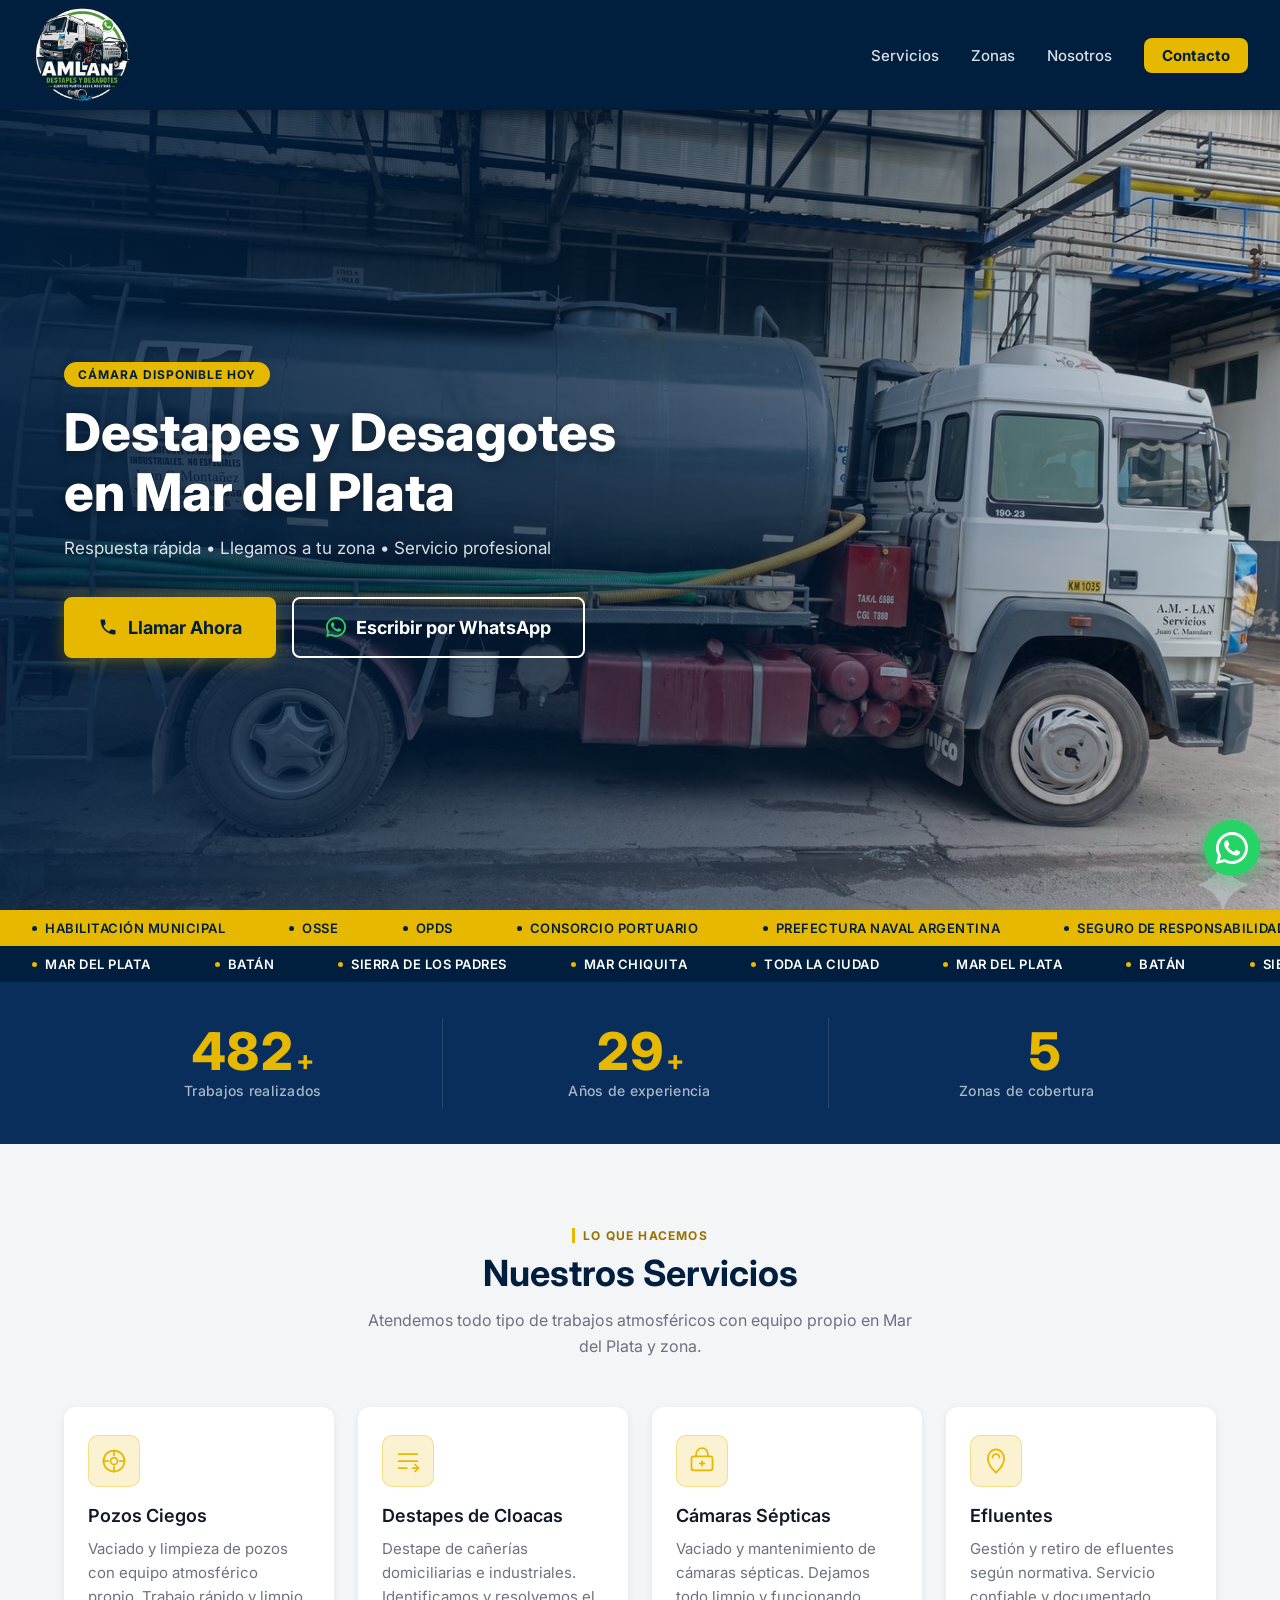
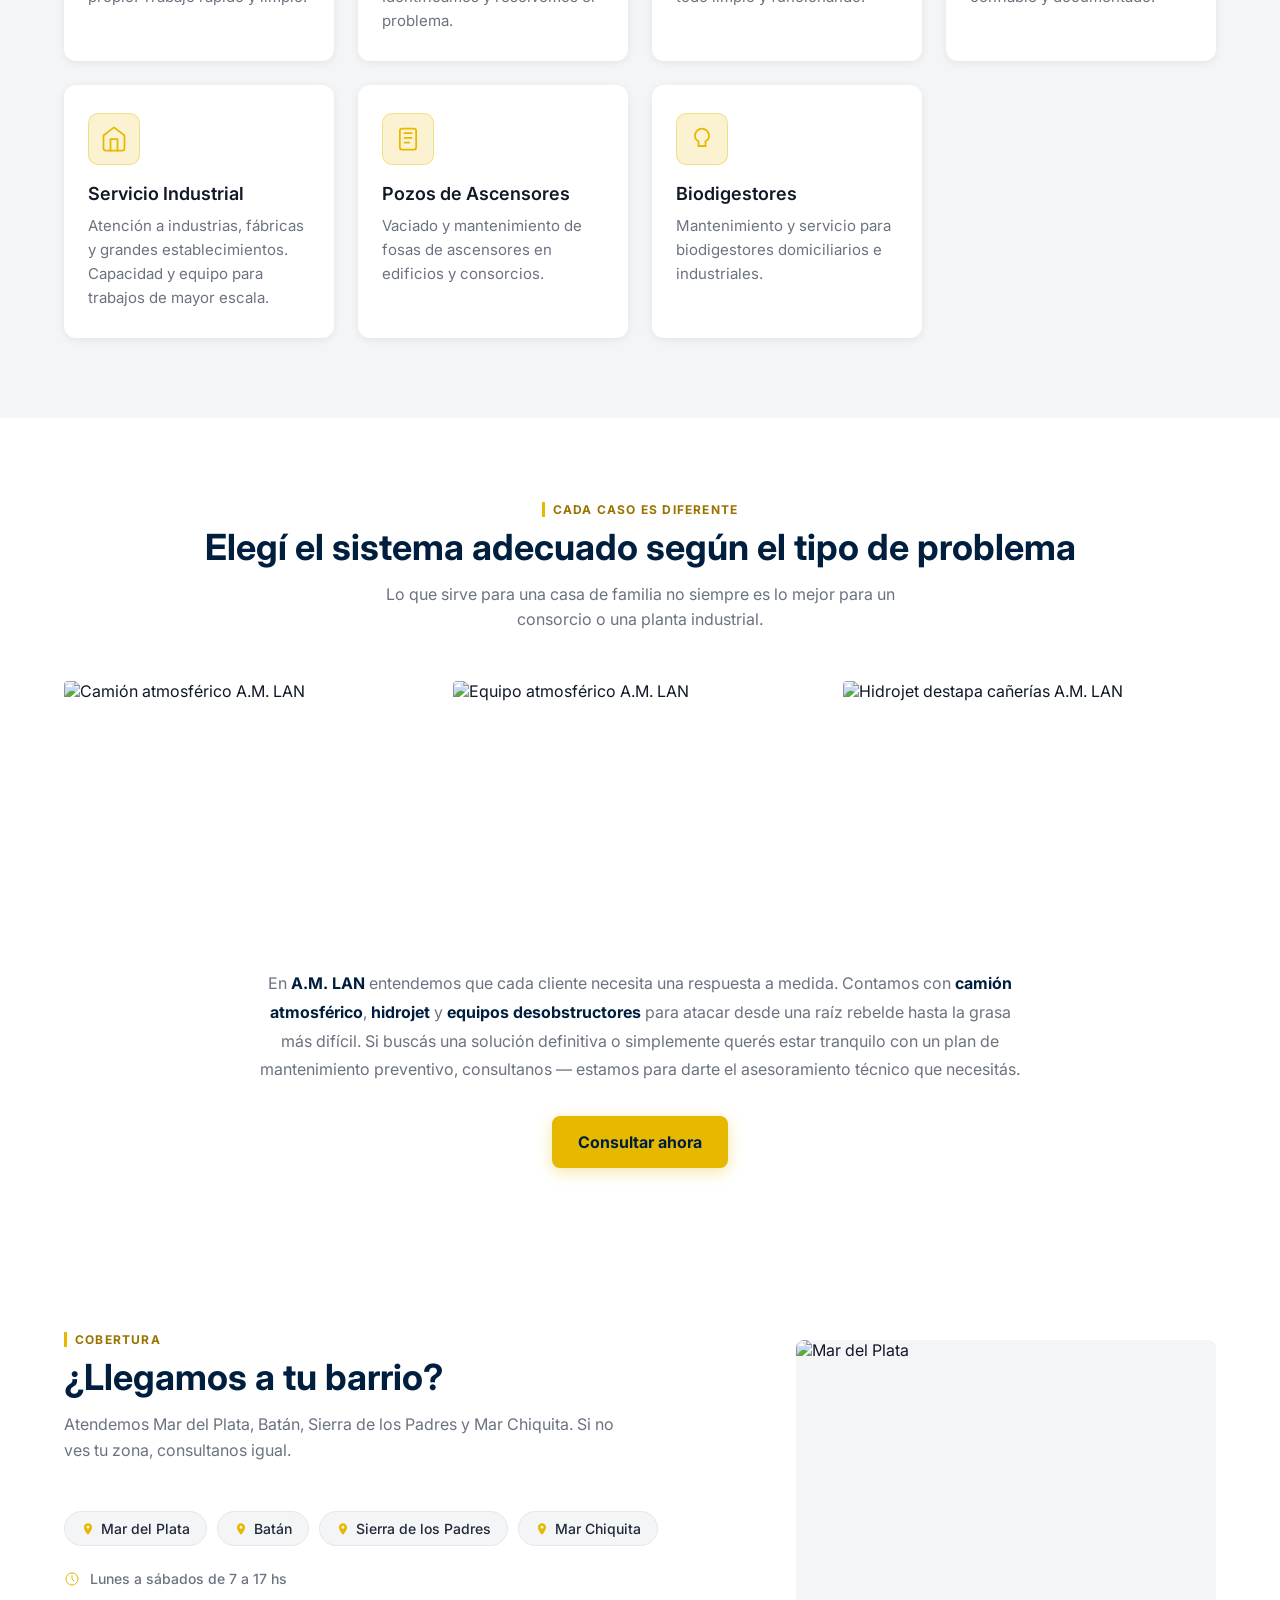
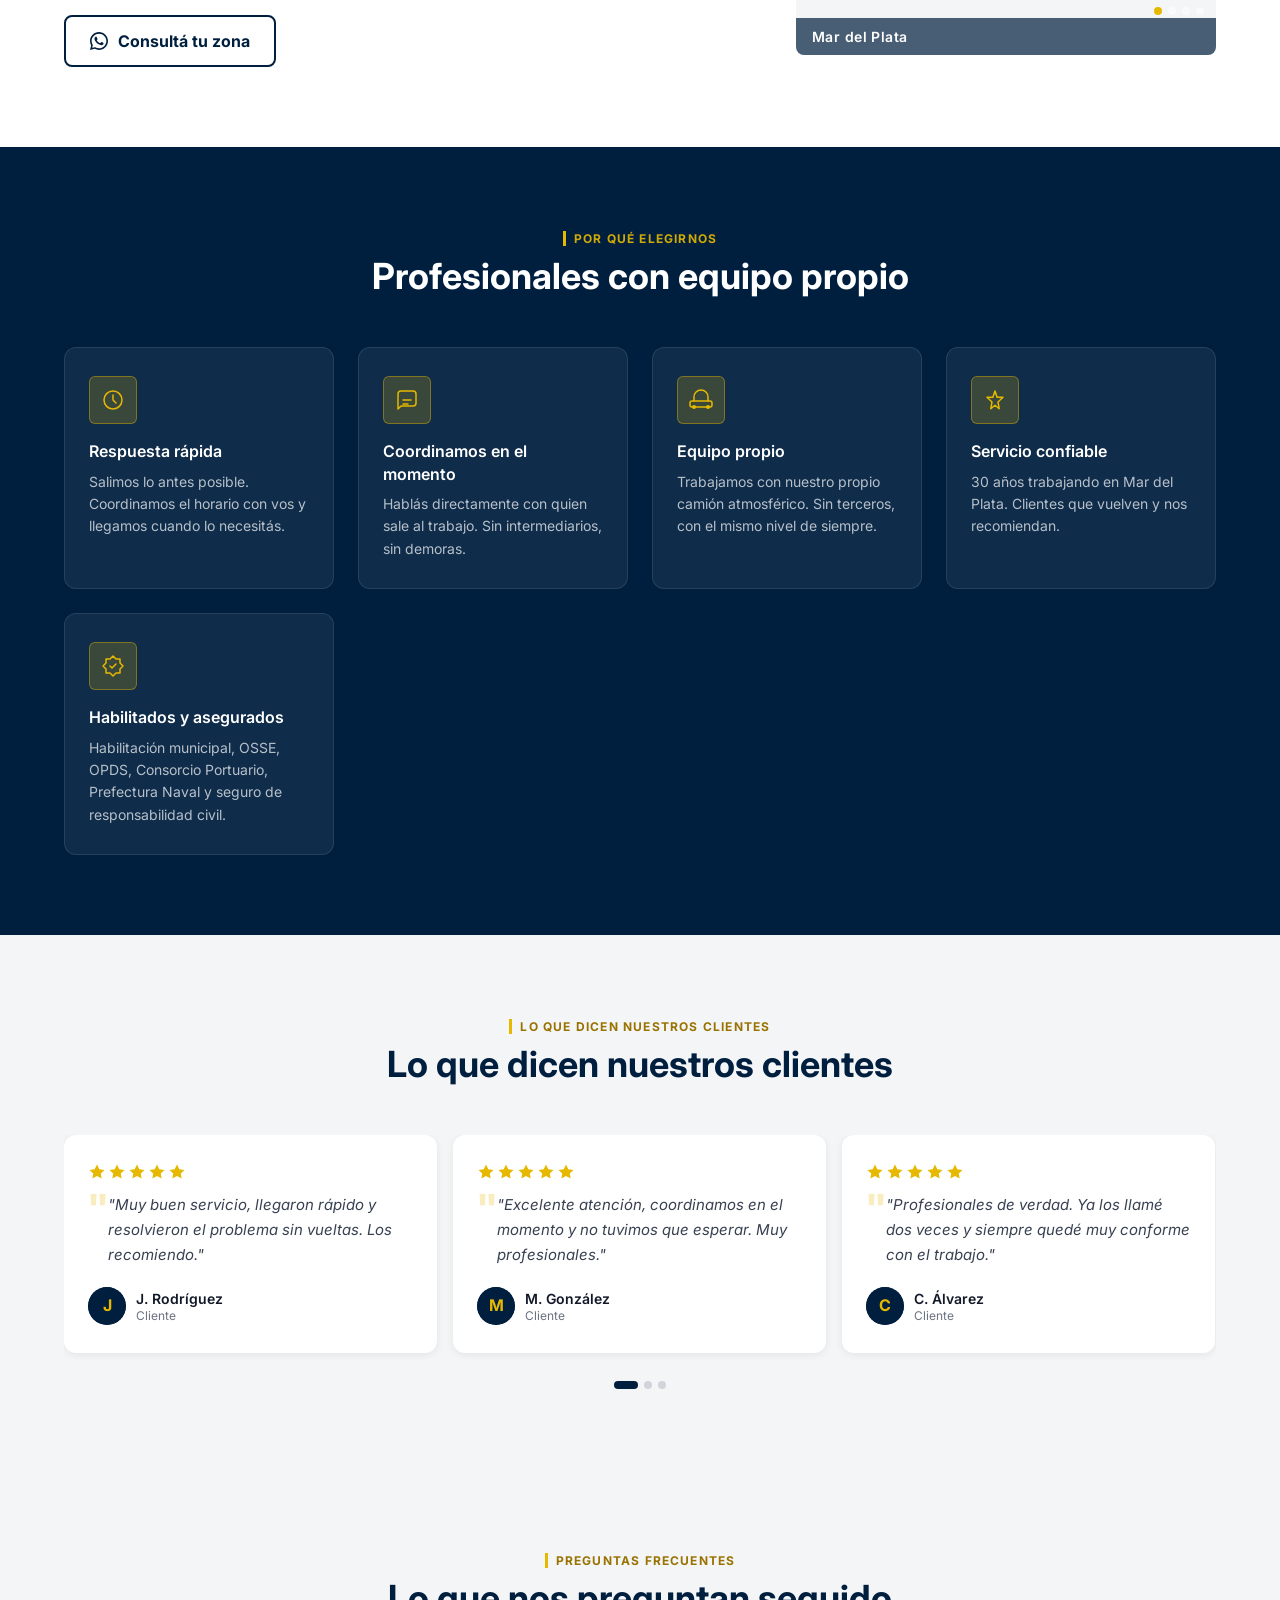
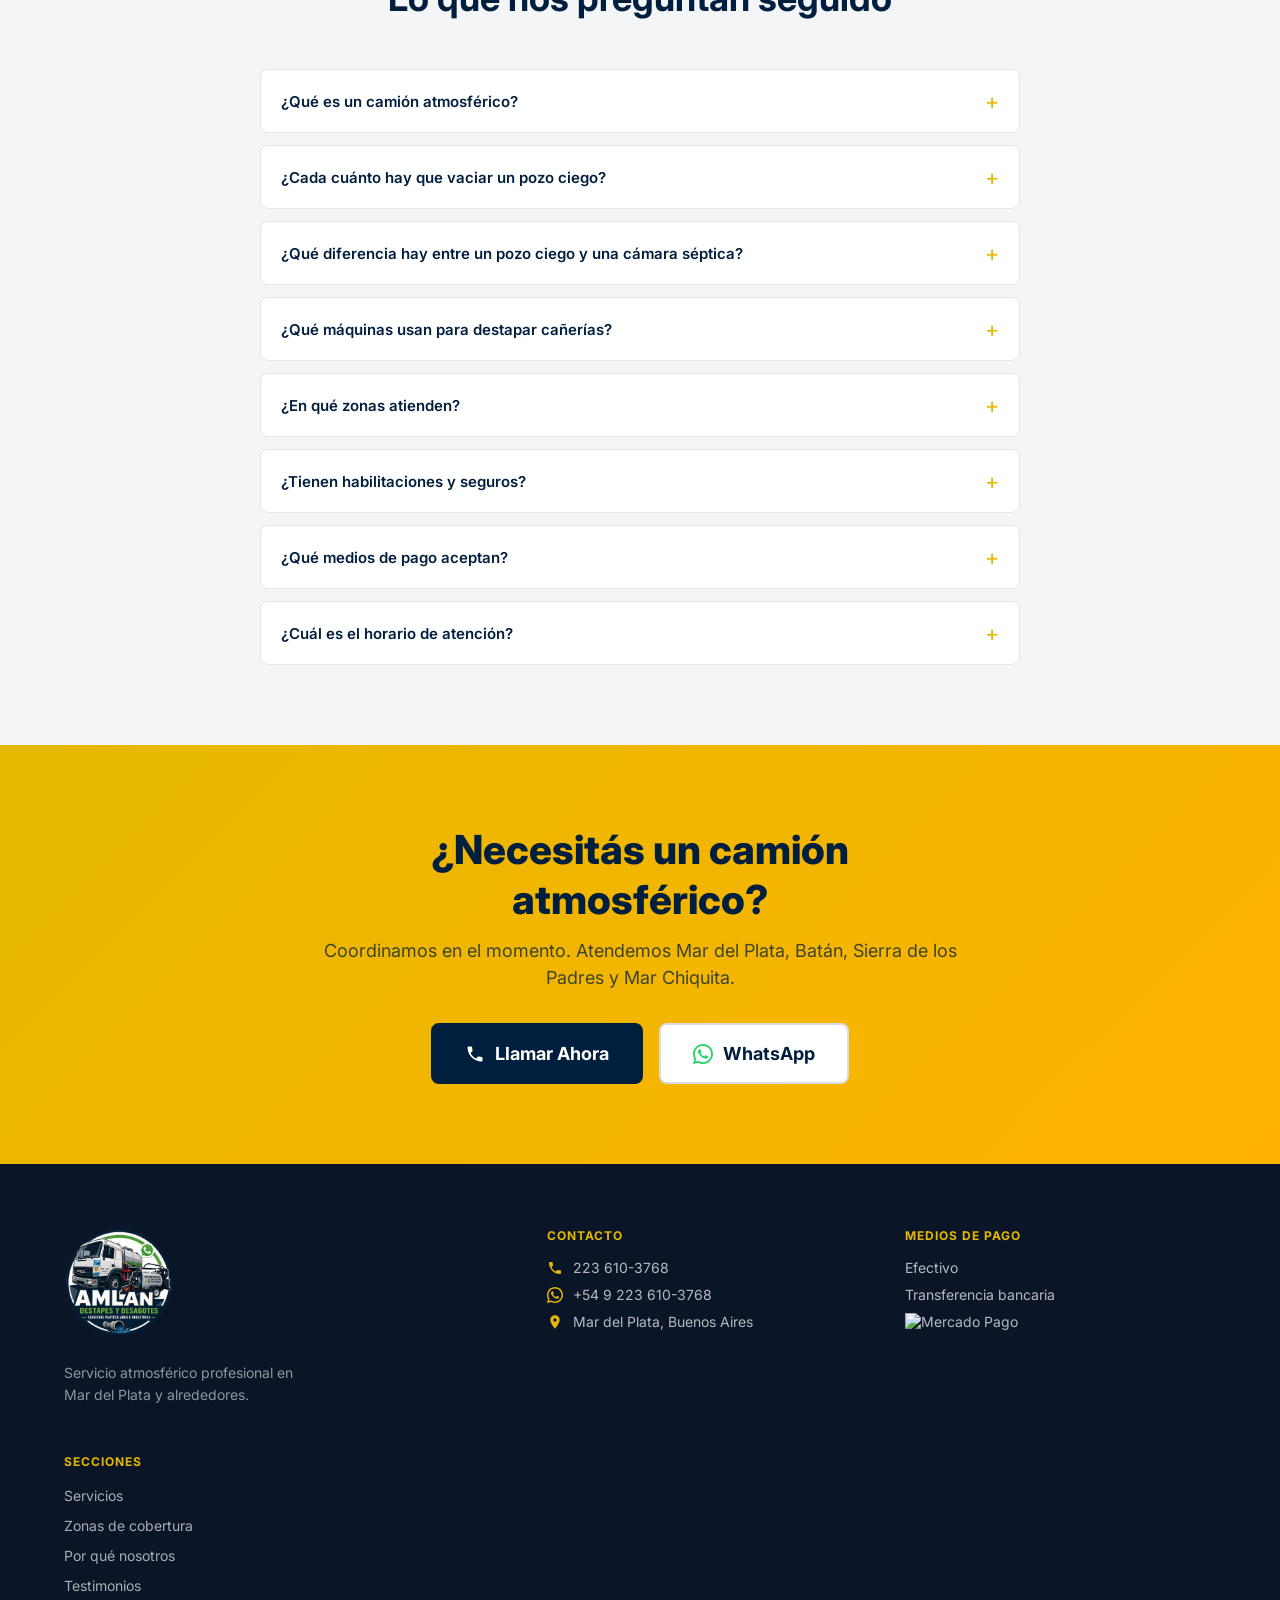
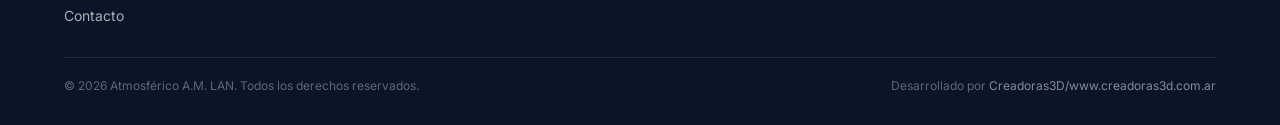
==== commit ca2c4b91: "Corrige imagen seccion asesoramiento" ====
--- a/index.html
+++ b/index.html
@@ -360,7 +360,7 @@
         </div>
 
         <div style="display:grid;grid-template-columns:repeat(auto-fit,minmax(280px,1fr));gap:16px;margin-bottom:48px;">
-          <img src="img/Camion Atmosferico.png" alt="Camión atmosférico A.M. LAN" style="width:100%;height:240px;object-fit:cover;border-radius:4px;">
+          <img src="img/Camion Atmosferico3.png" alt="Camión atmosférico A.M. LAN" style="width:100%;height:240px;object-fit:cover;border-radius:4px;">
           <img src="img/Camion Atmosferico2.png" alt="Equipo atmosférico A.M. LAN" style="width:100%;height:240px;object-fit:cover;border-radius:4px;">
           <img src="img/hidrojet destapa cañerías.png" alt="Hidrojet destapa cañerías A.M. LAN" style="width:100%;height:240px;object-fit:cover;border-radius:4px;">
         </div>
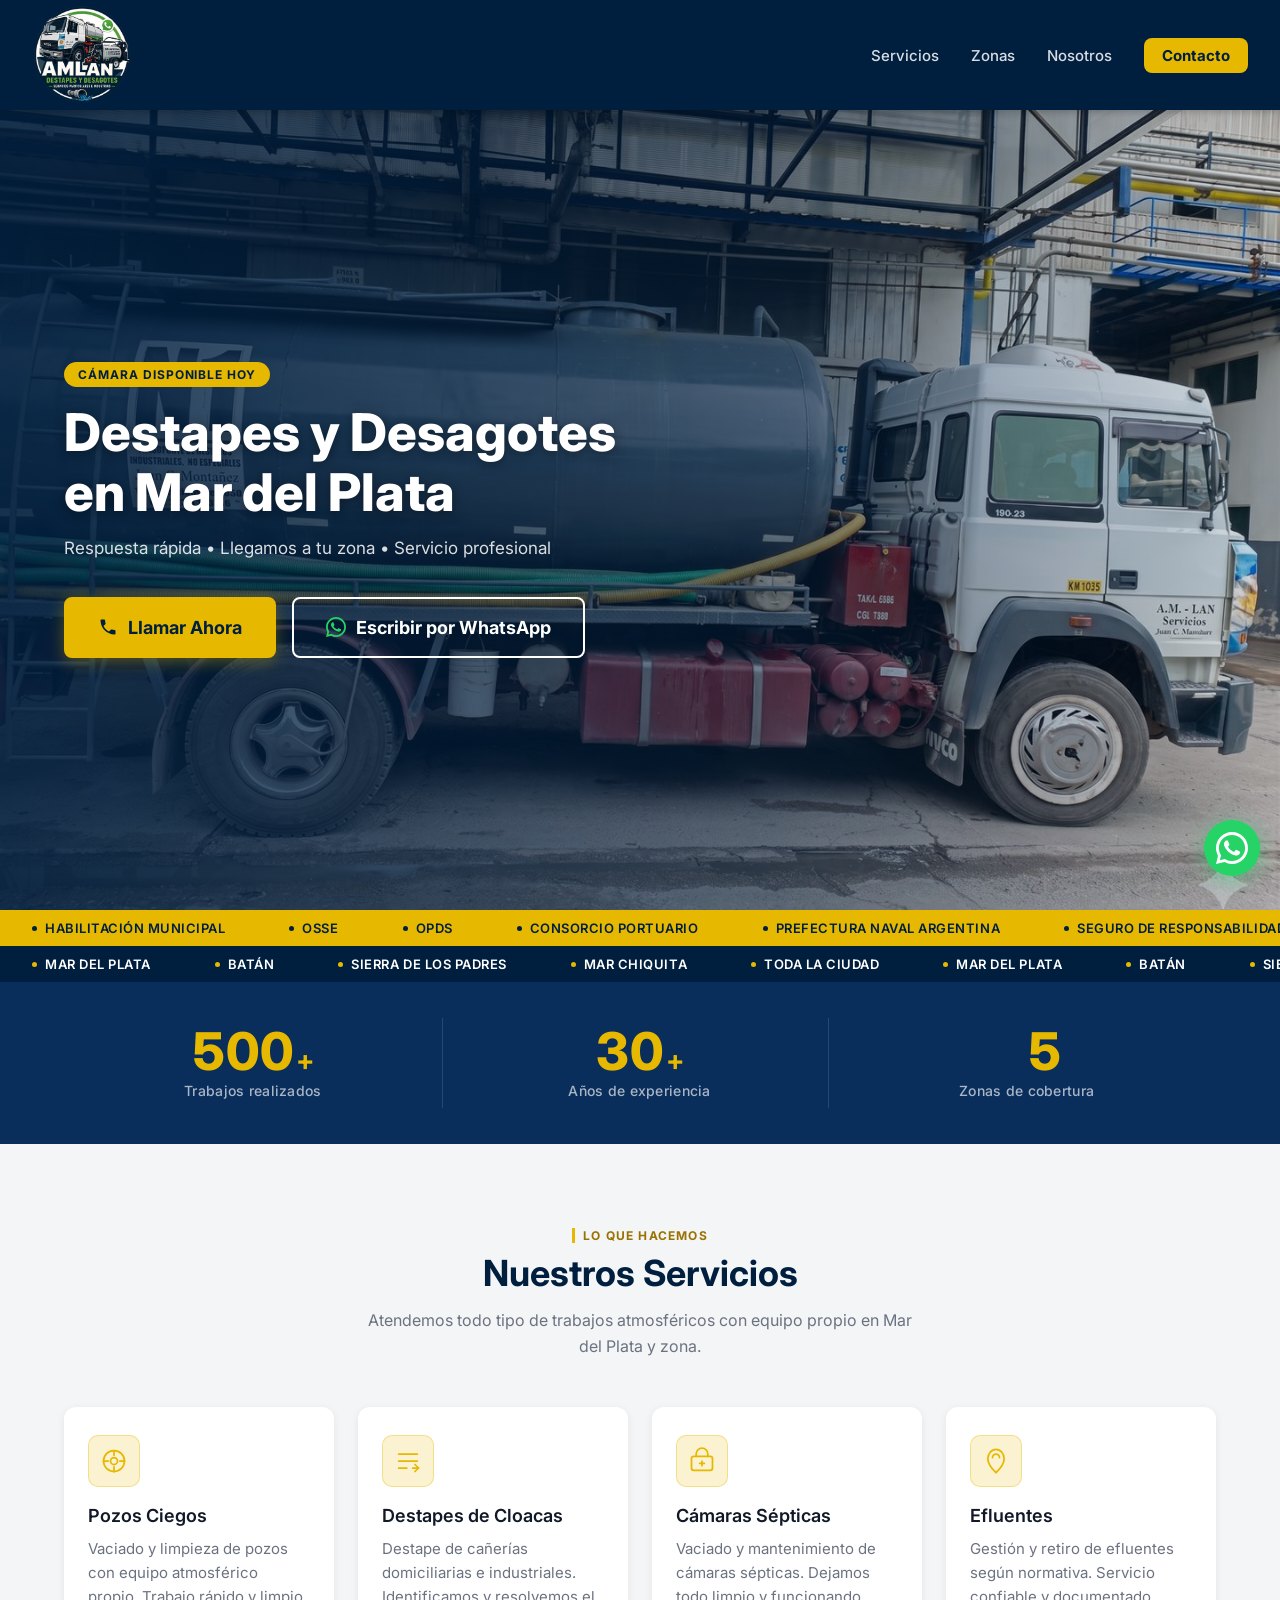
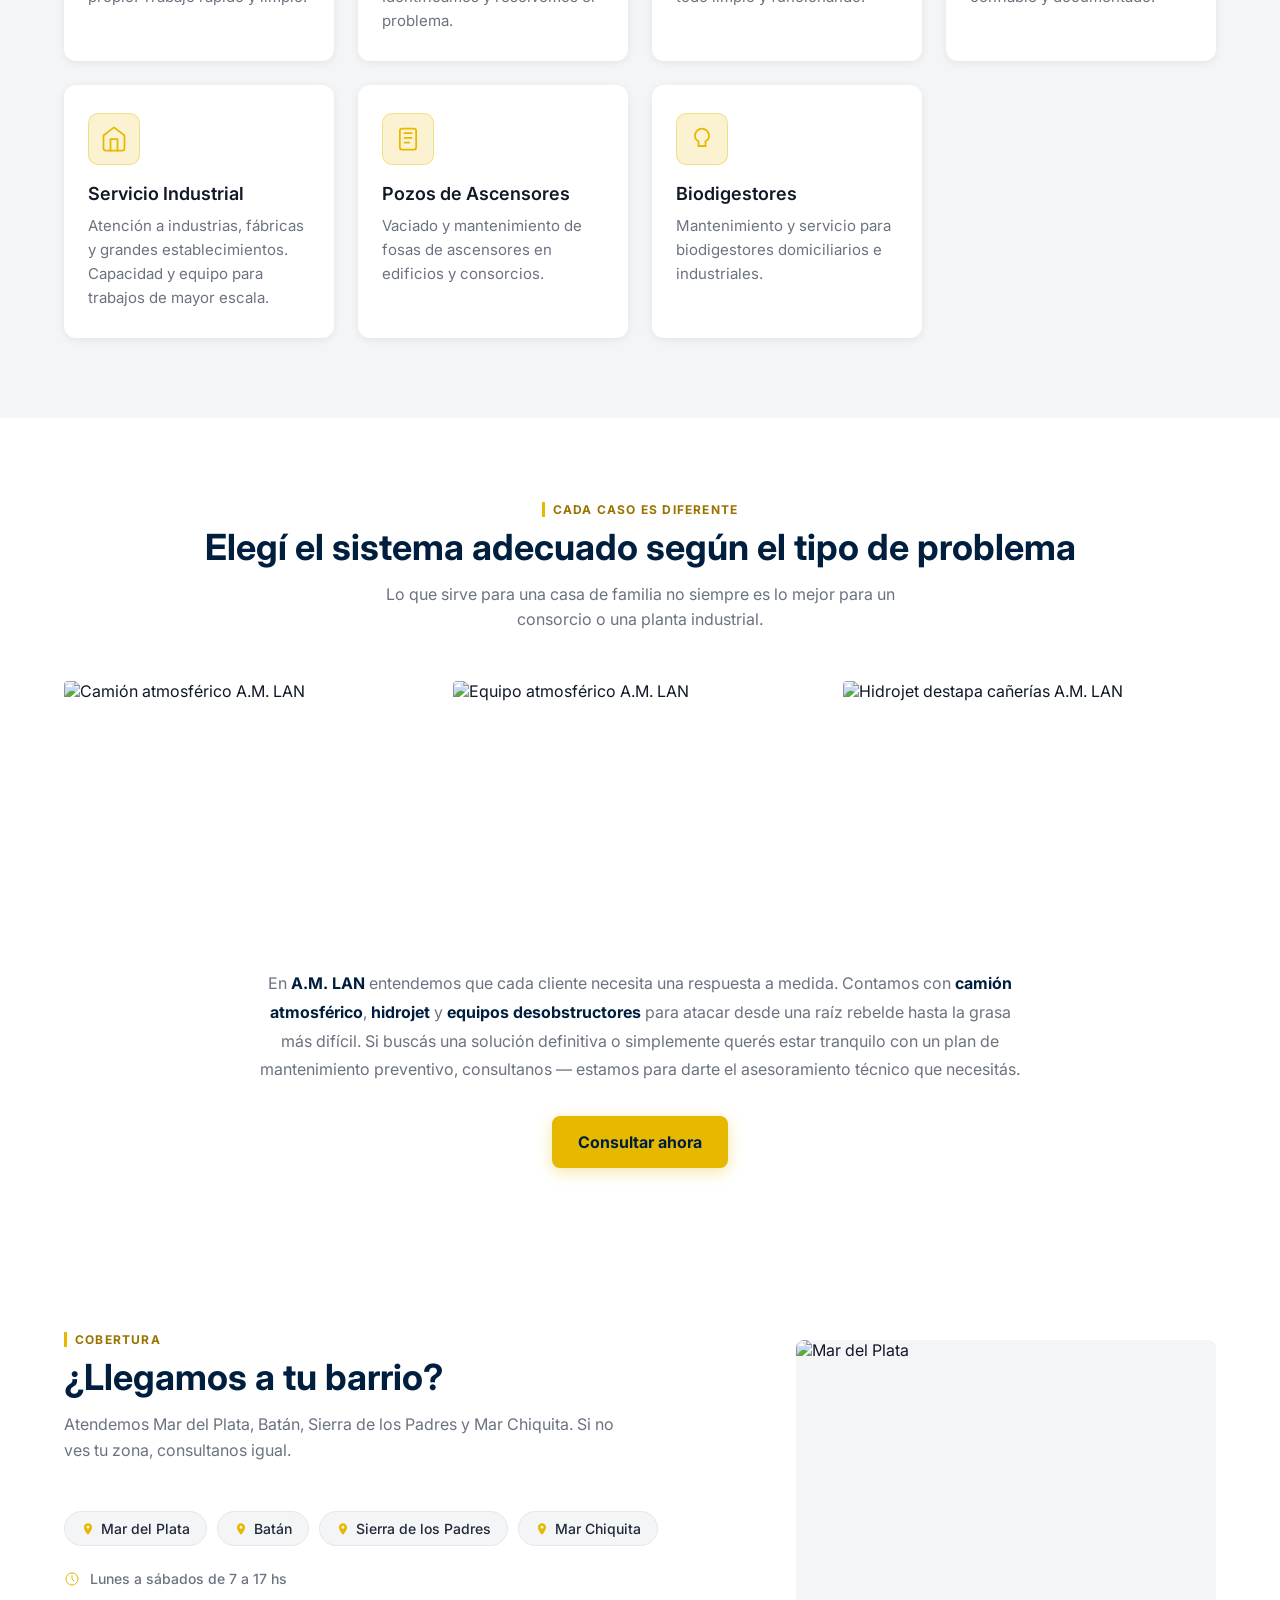
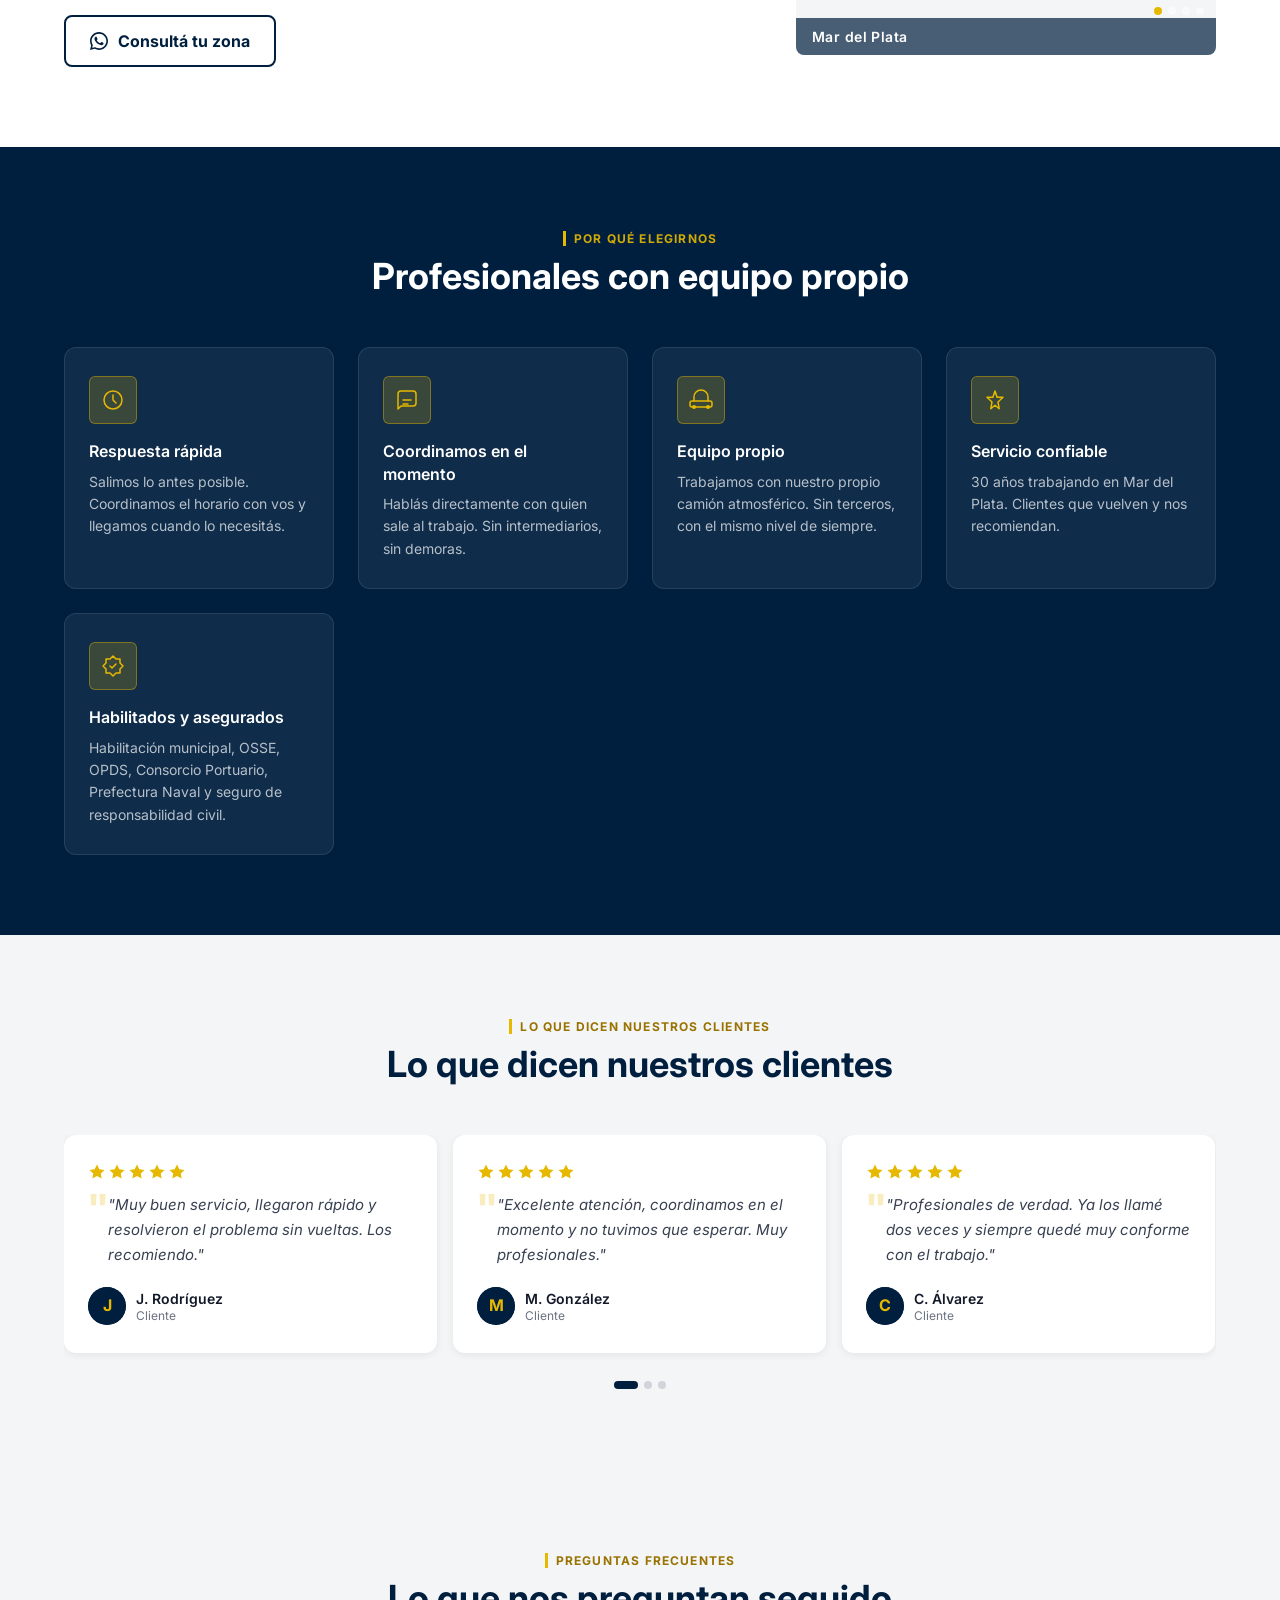
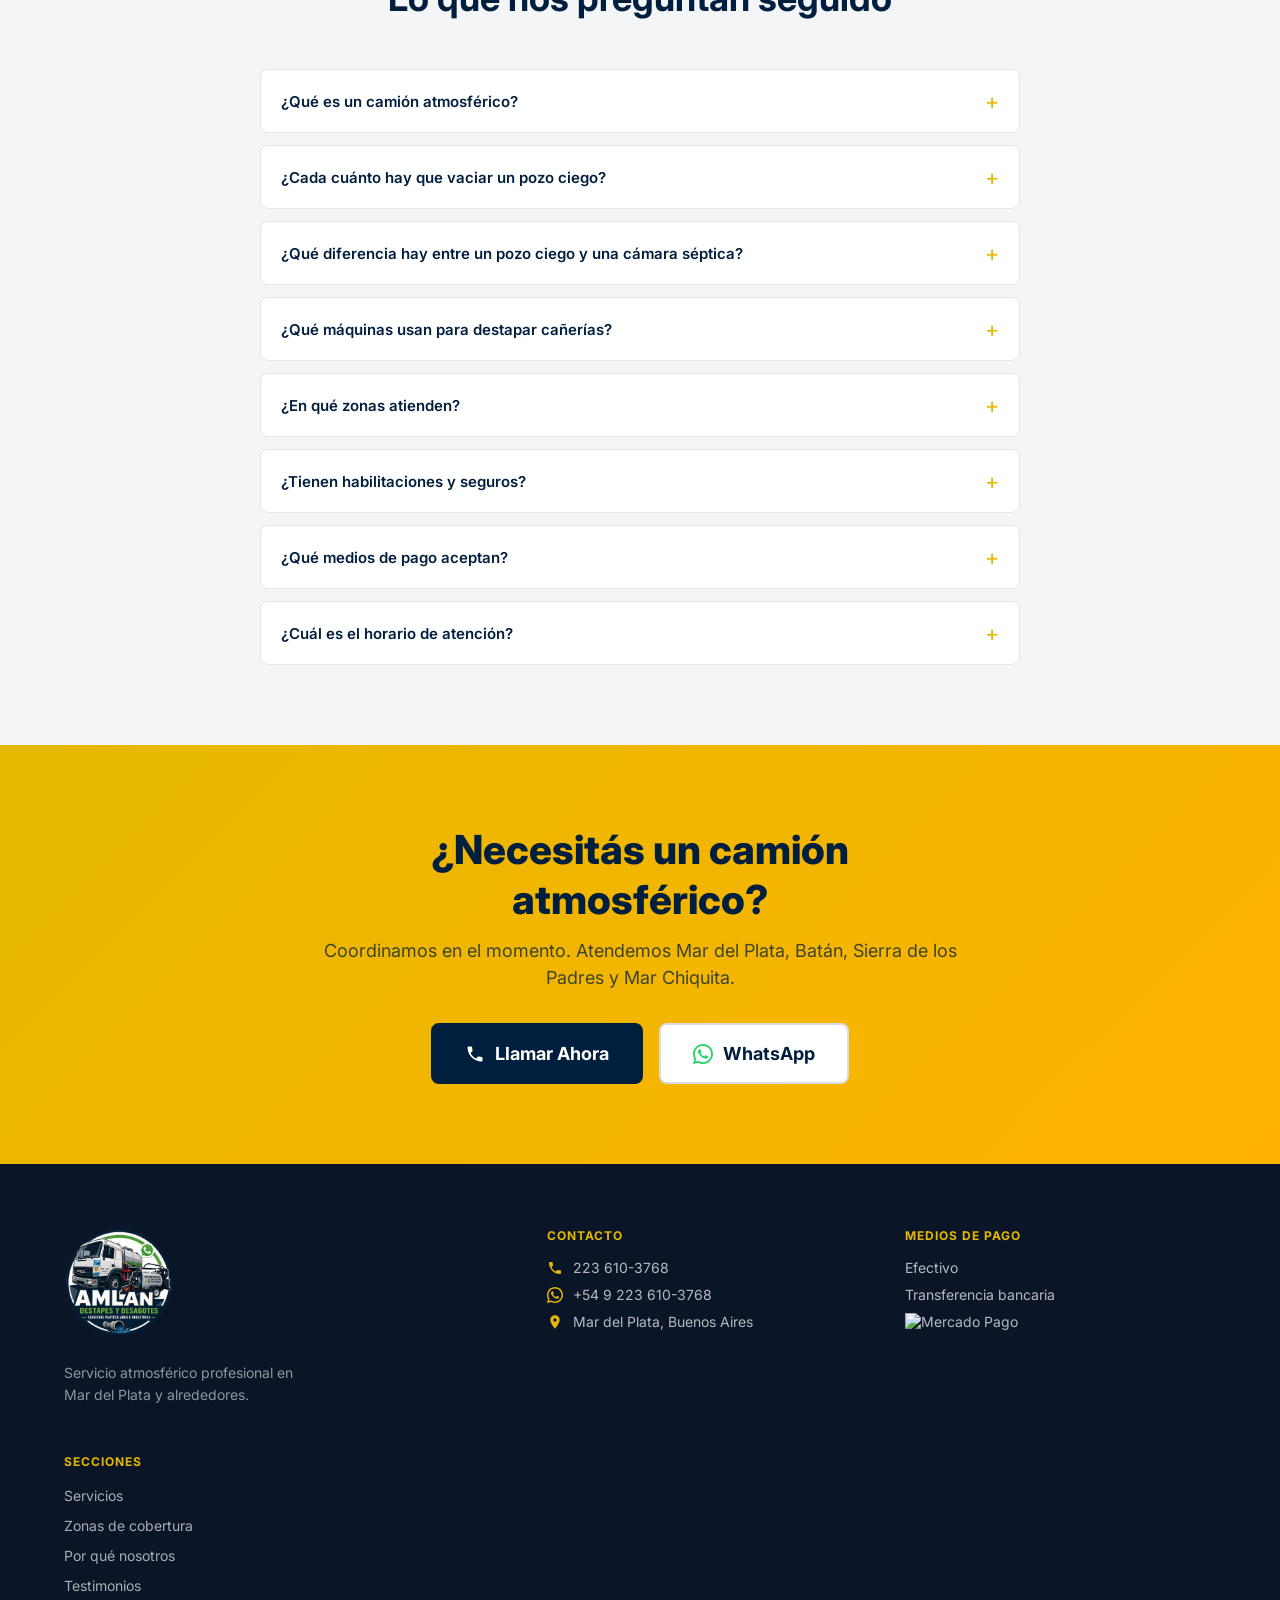
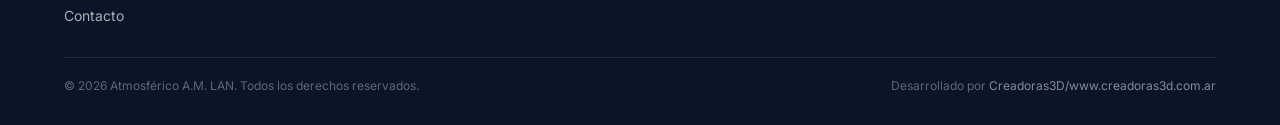
==== commit 7c611ca7: "Actualiza respuesta FAQ pozo ciego con texto más preciso Co-Authored-By: Claude Sonnet 4.6 <noreply@" ====
--- a/index.html
+++ b/index.html
@@ -623,7 +623,7 @@
 
           <details class="faq-item">
             <summary class="faq-item__question">¿Cada cuánto hay que vaciar un pozo ciego?</summary>
-            <p class="faq-item__answer">Depende del uso y la capacidad del pozo. En general, una vivienda familiar debería vaciarlo cada 1 a 3 años. Si notás olores, el agua drena lento o hay humedad en el piso, es señal de que necesita atención antes.</p>
+            <p class="faq-item__answer">No hay una respuesta única: depende de cada situación. Un pozo nuevo puede tardar años en llenarse, mientras que uno antiguo o de menor capacidad puede necesitar vaciado en pocos meses. Factores como la cantidad de personas en el hogar, el tamaño del pozo, los años que lleva en uso y el tipo de suelo influyen directamente. El rango puede ir de 2 meses a 3 años. Si notás olores, drenaje lento o humedad en el piso, no esperés: es señal de que necesita atención.</p>
           </details>
 
           <details class="faq-item">
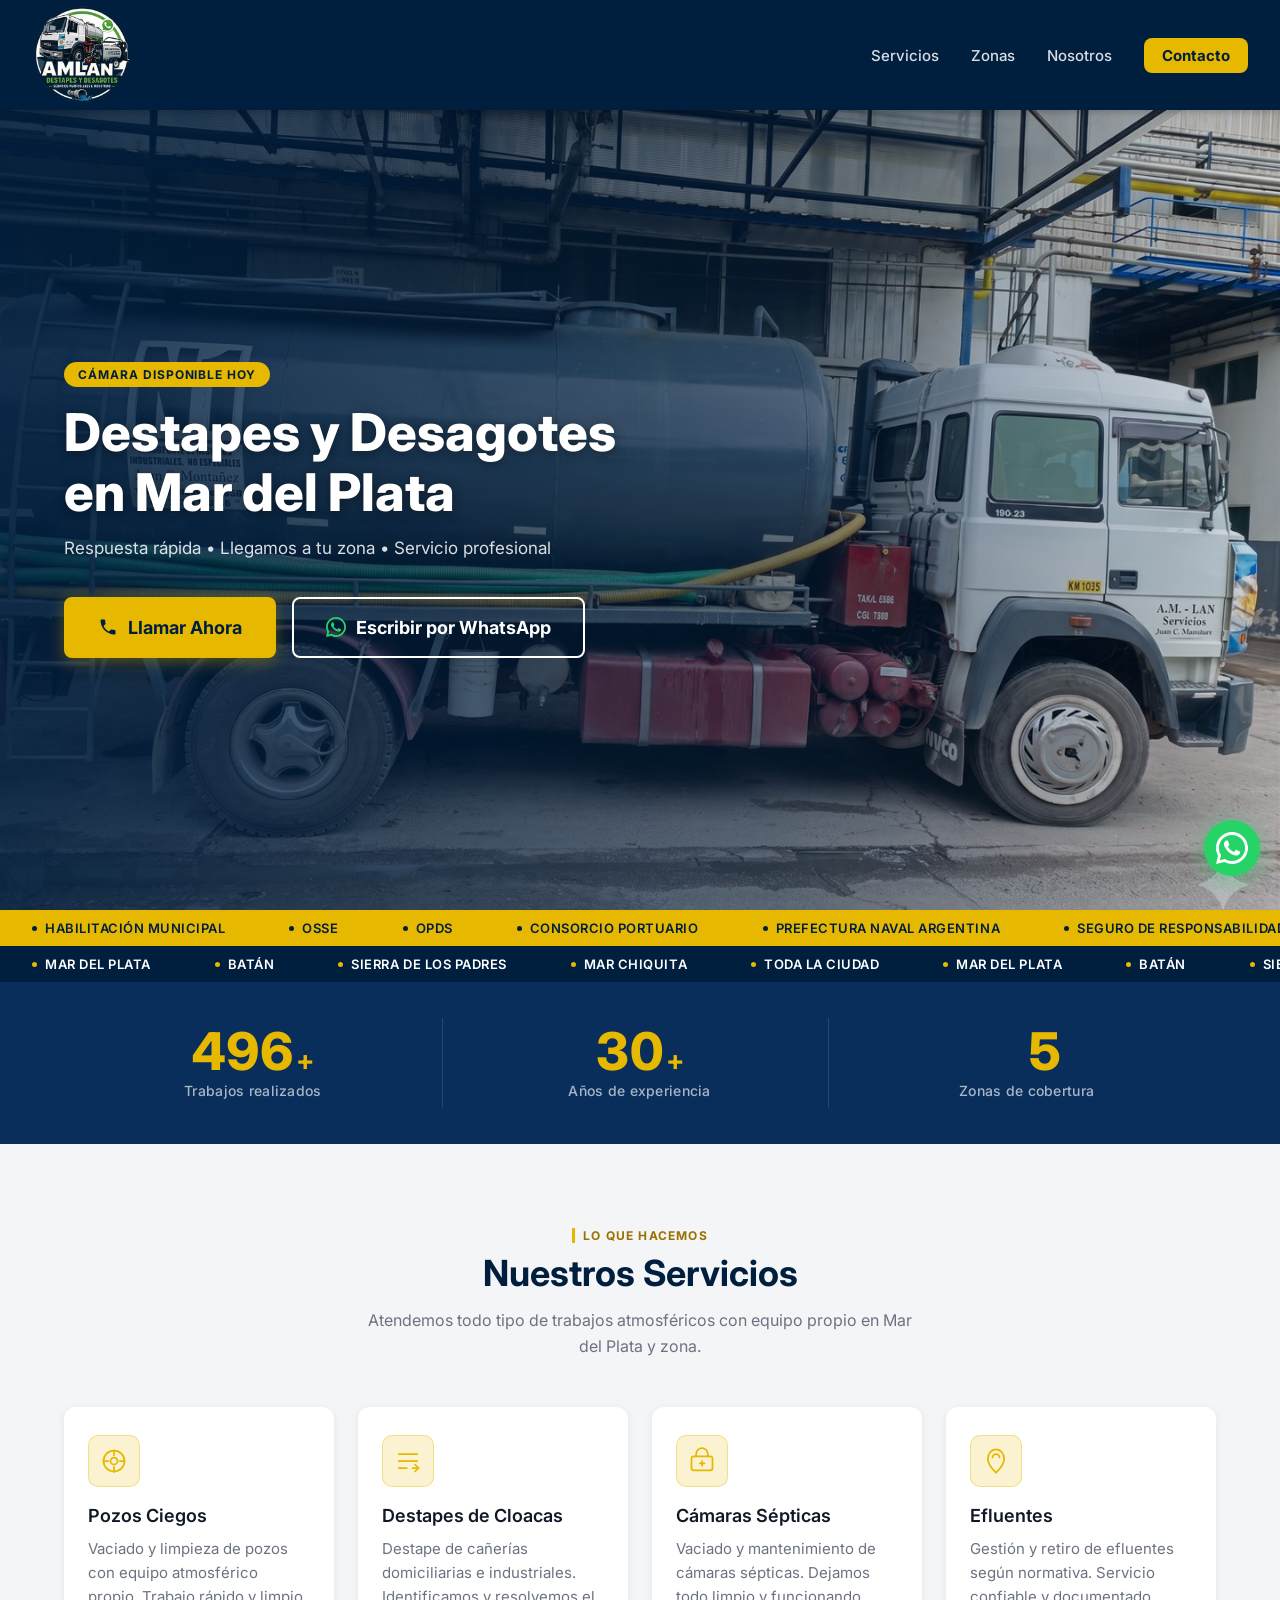
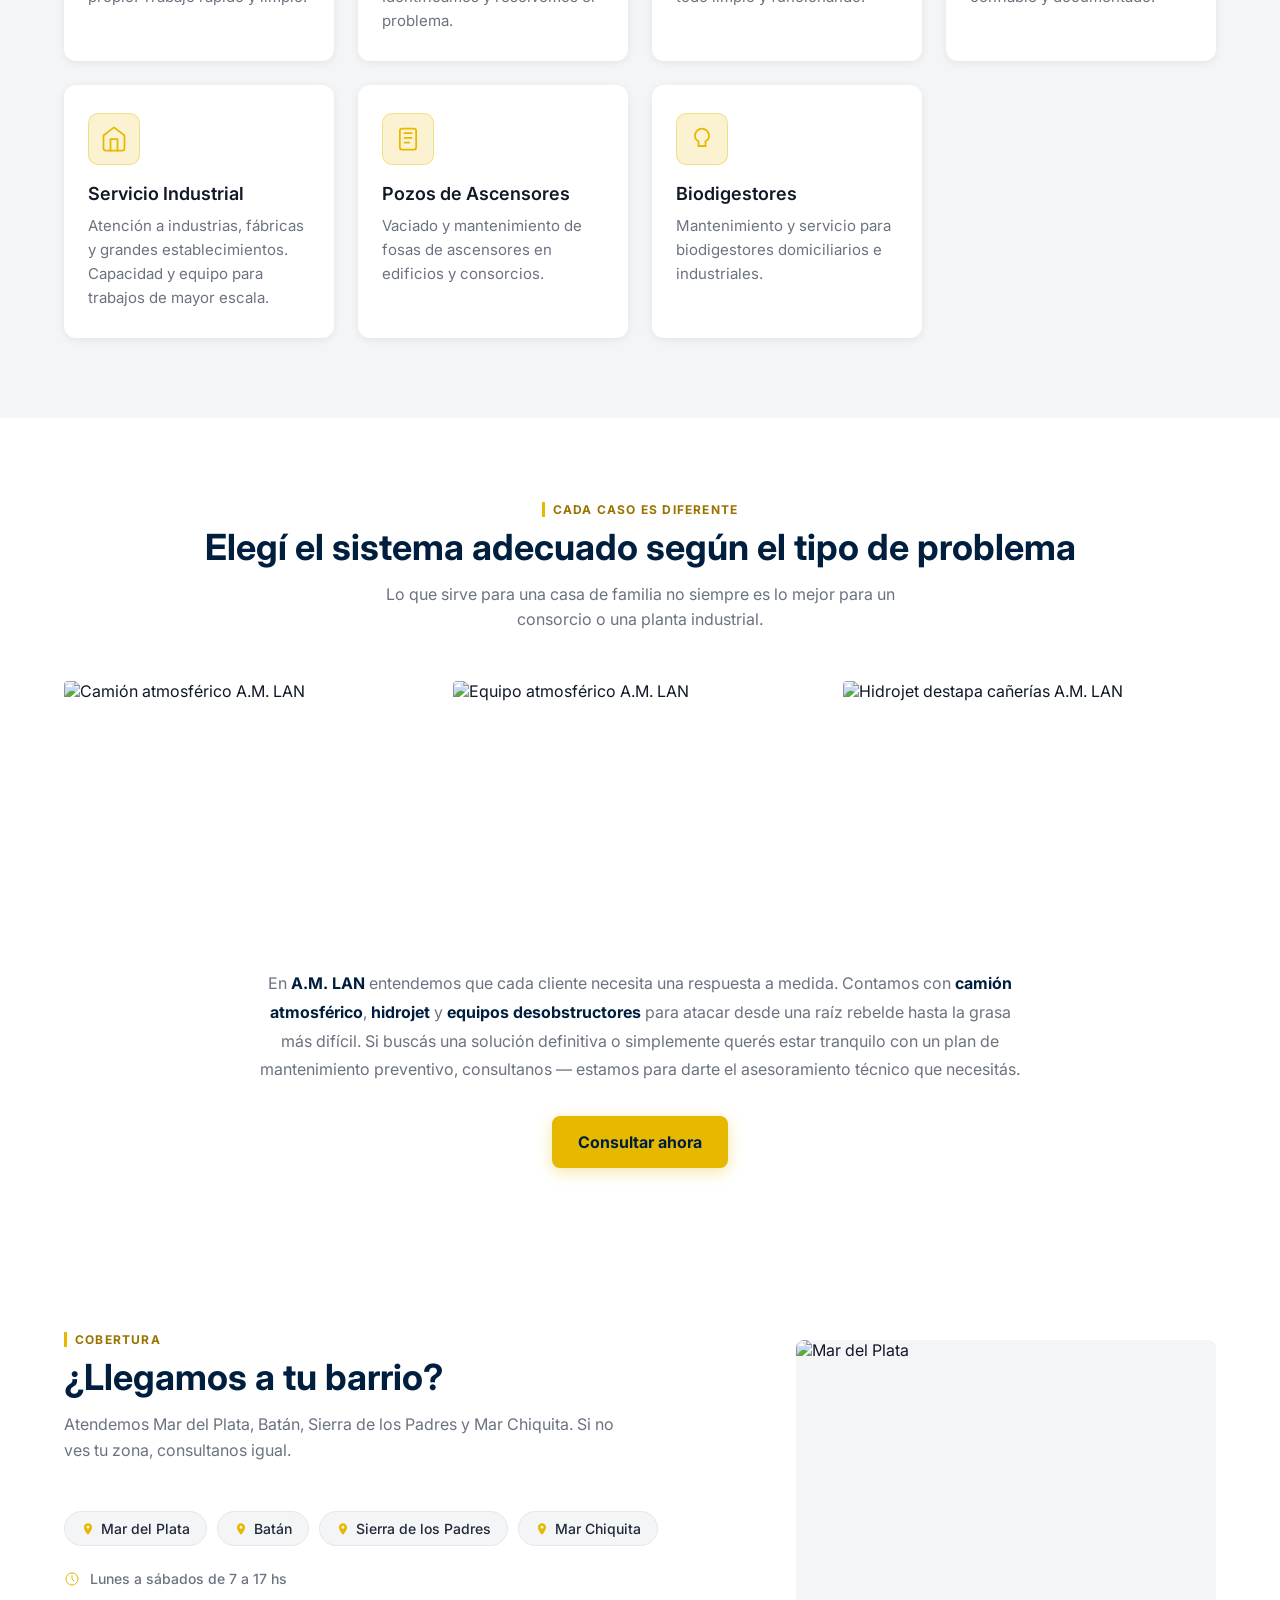
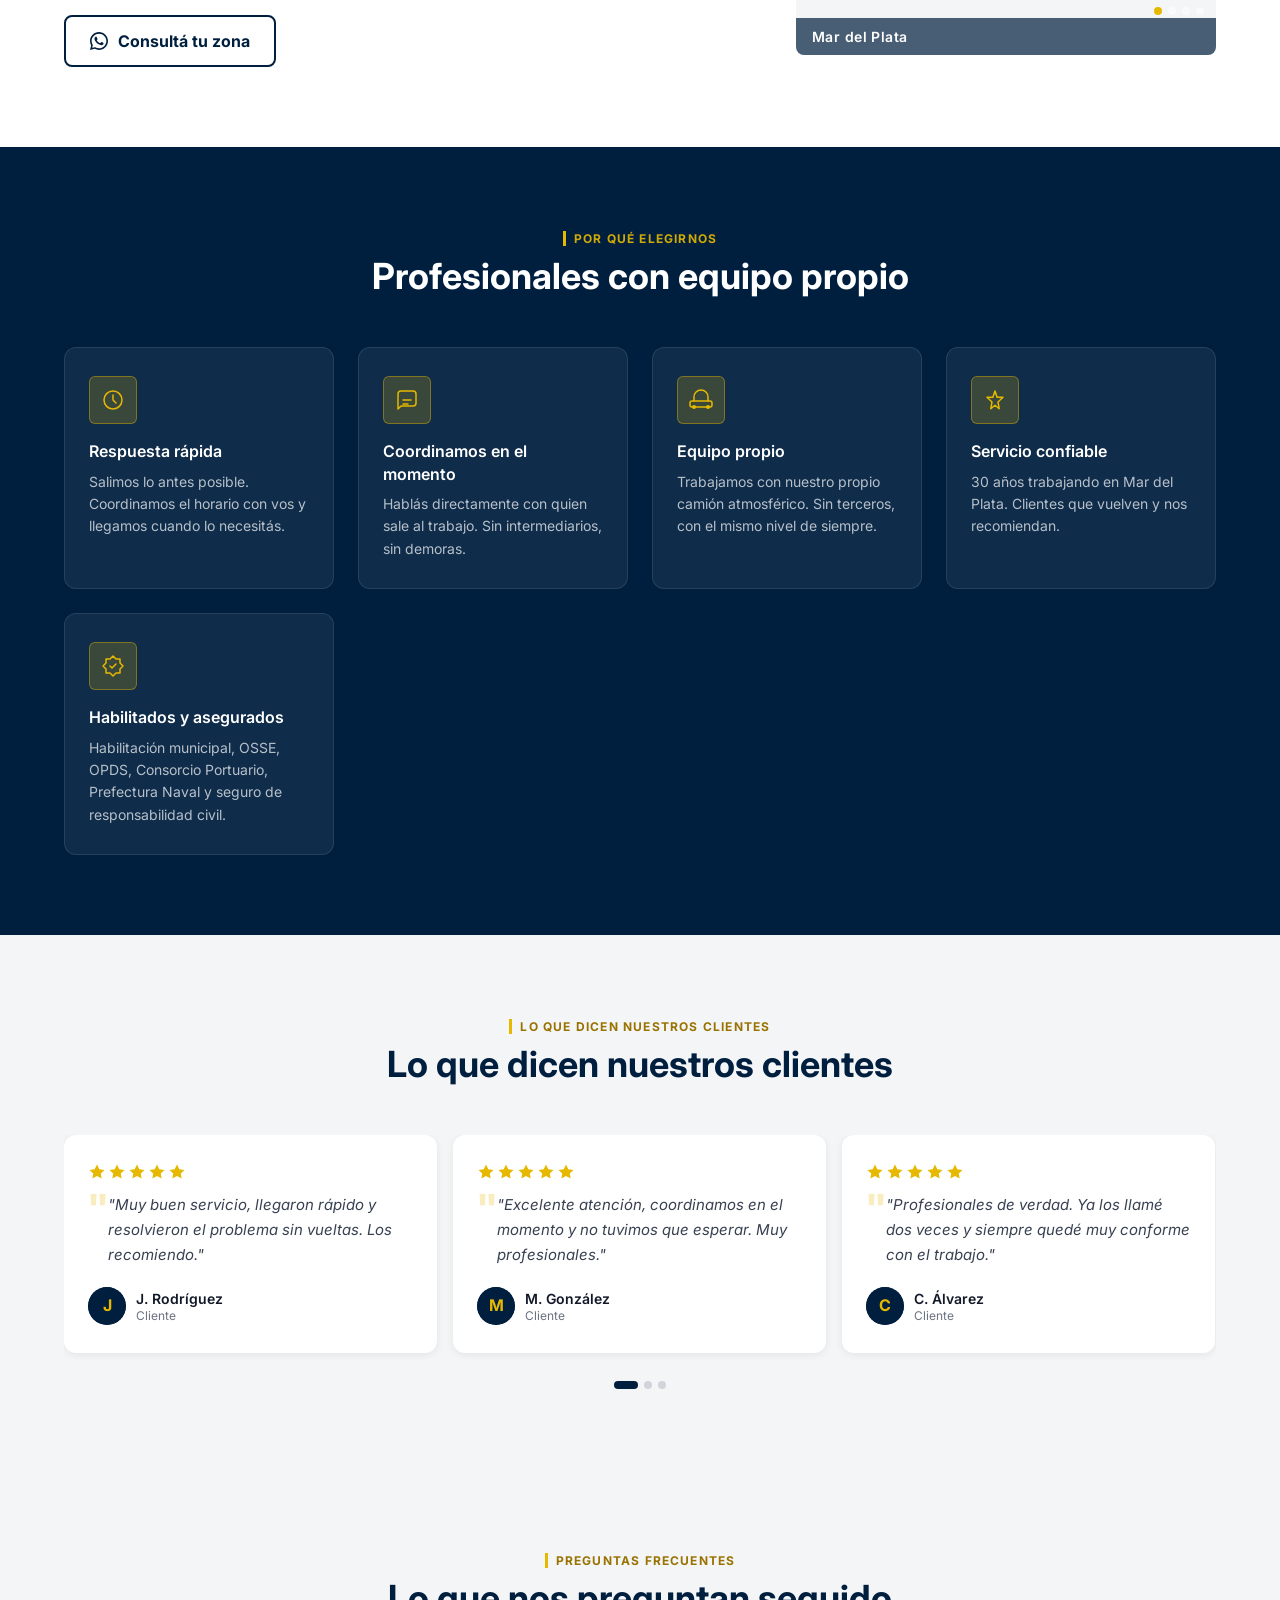
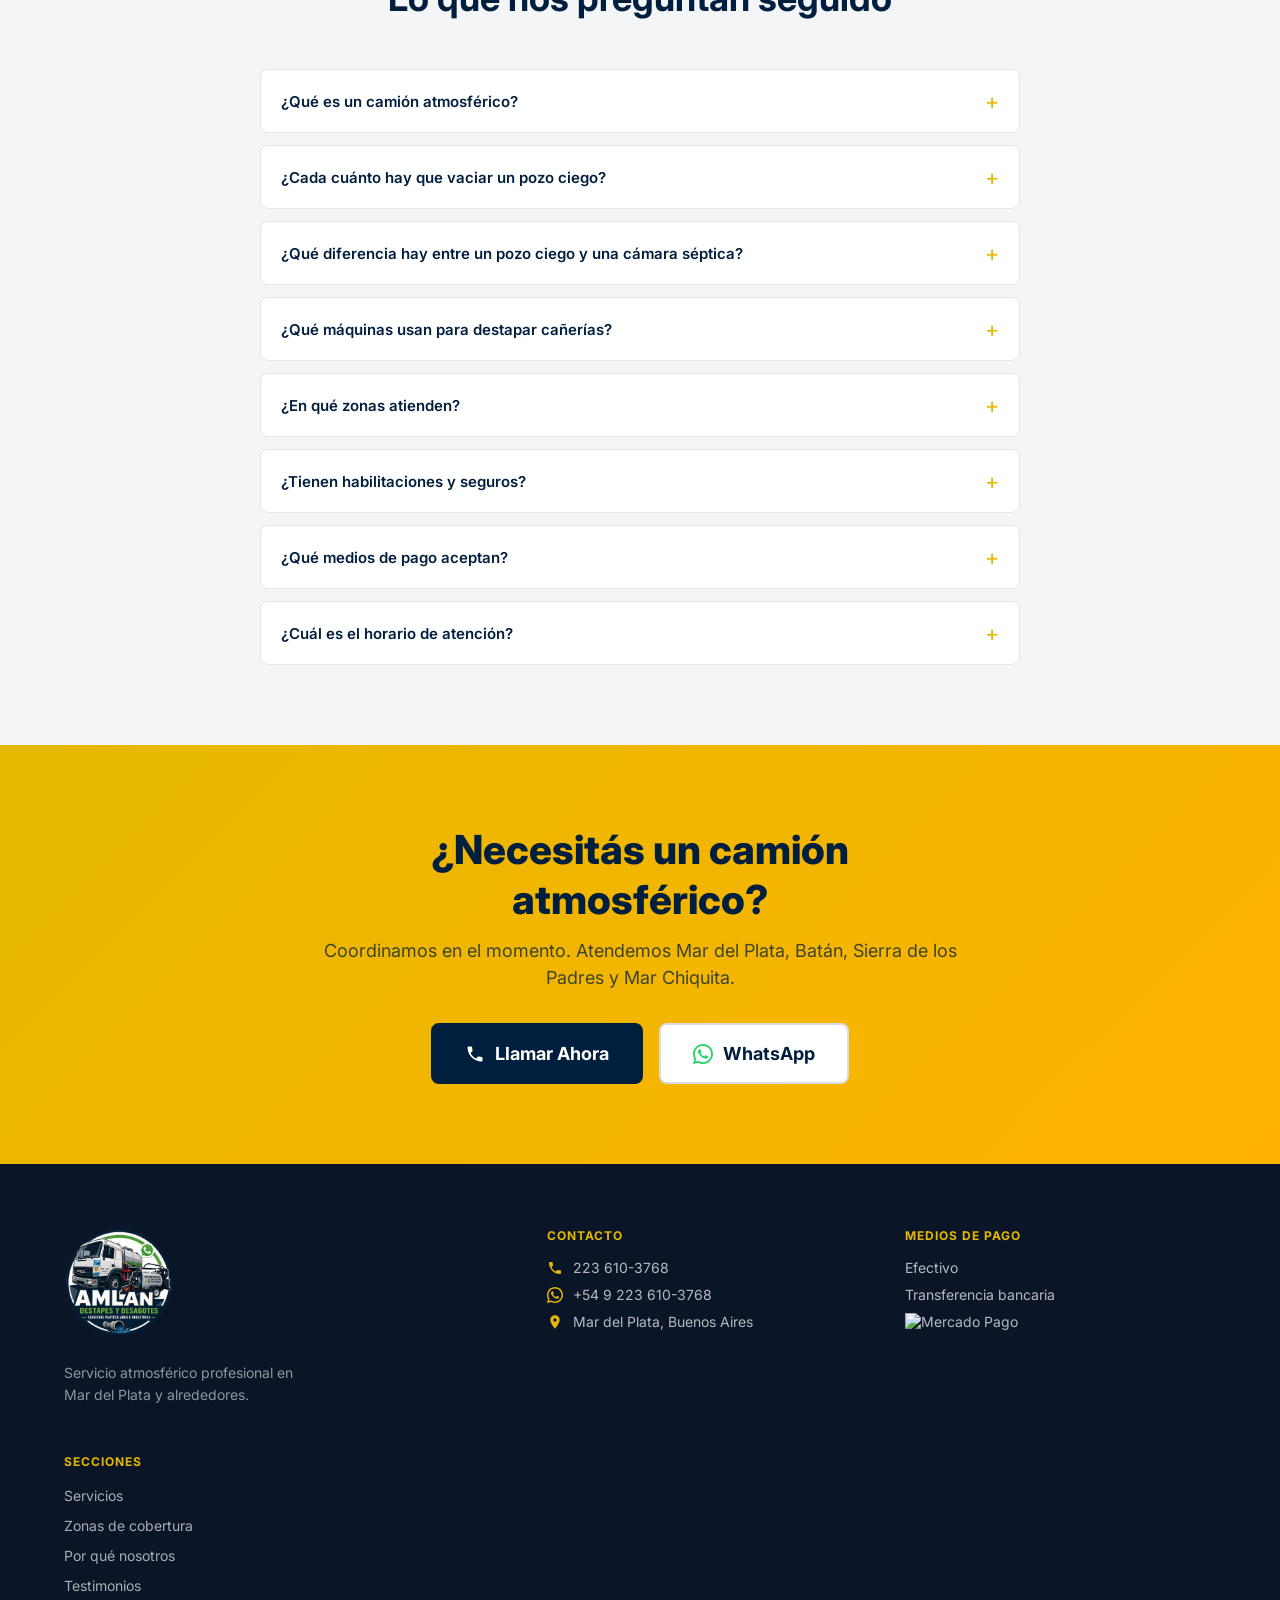
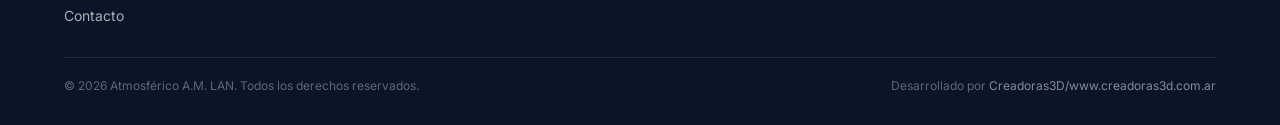
==== commit e5ede3a2: "Agrega favicon con logo de AMLAN Co-Authored-By: Claude Sonnet 4.6 <noreply@anthropic.com>" ====
--- a/index.html
+++ b/index.html
@@ -106,7 +106,7 @@
   <link rel="preload" href="css/main.css" as="style" onload="this.onload=null;this.rel='stylesheet'">
   <noscript><link rel="stylesheet" href="css/main.css"></noscript>
 
-  <link rel="icon" type="image/x-icon" href="favicon.ico">
+  <link rel="icon" type="image/png" href="img/Logocolor.png">
 </head>
 
 <body>
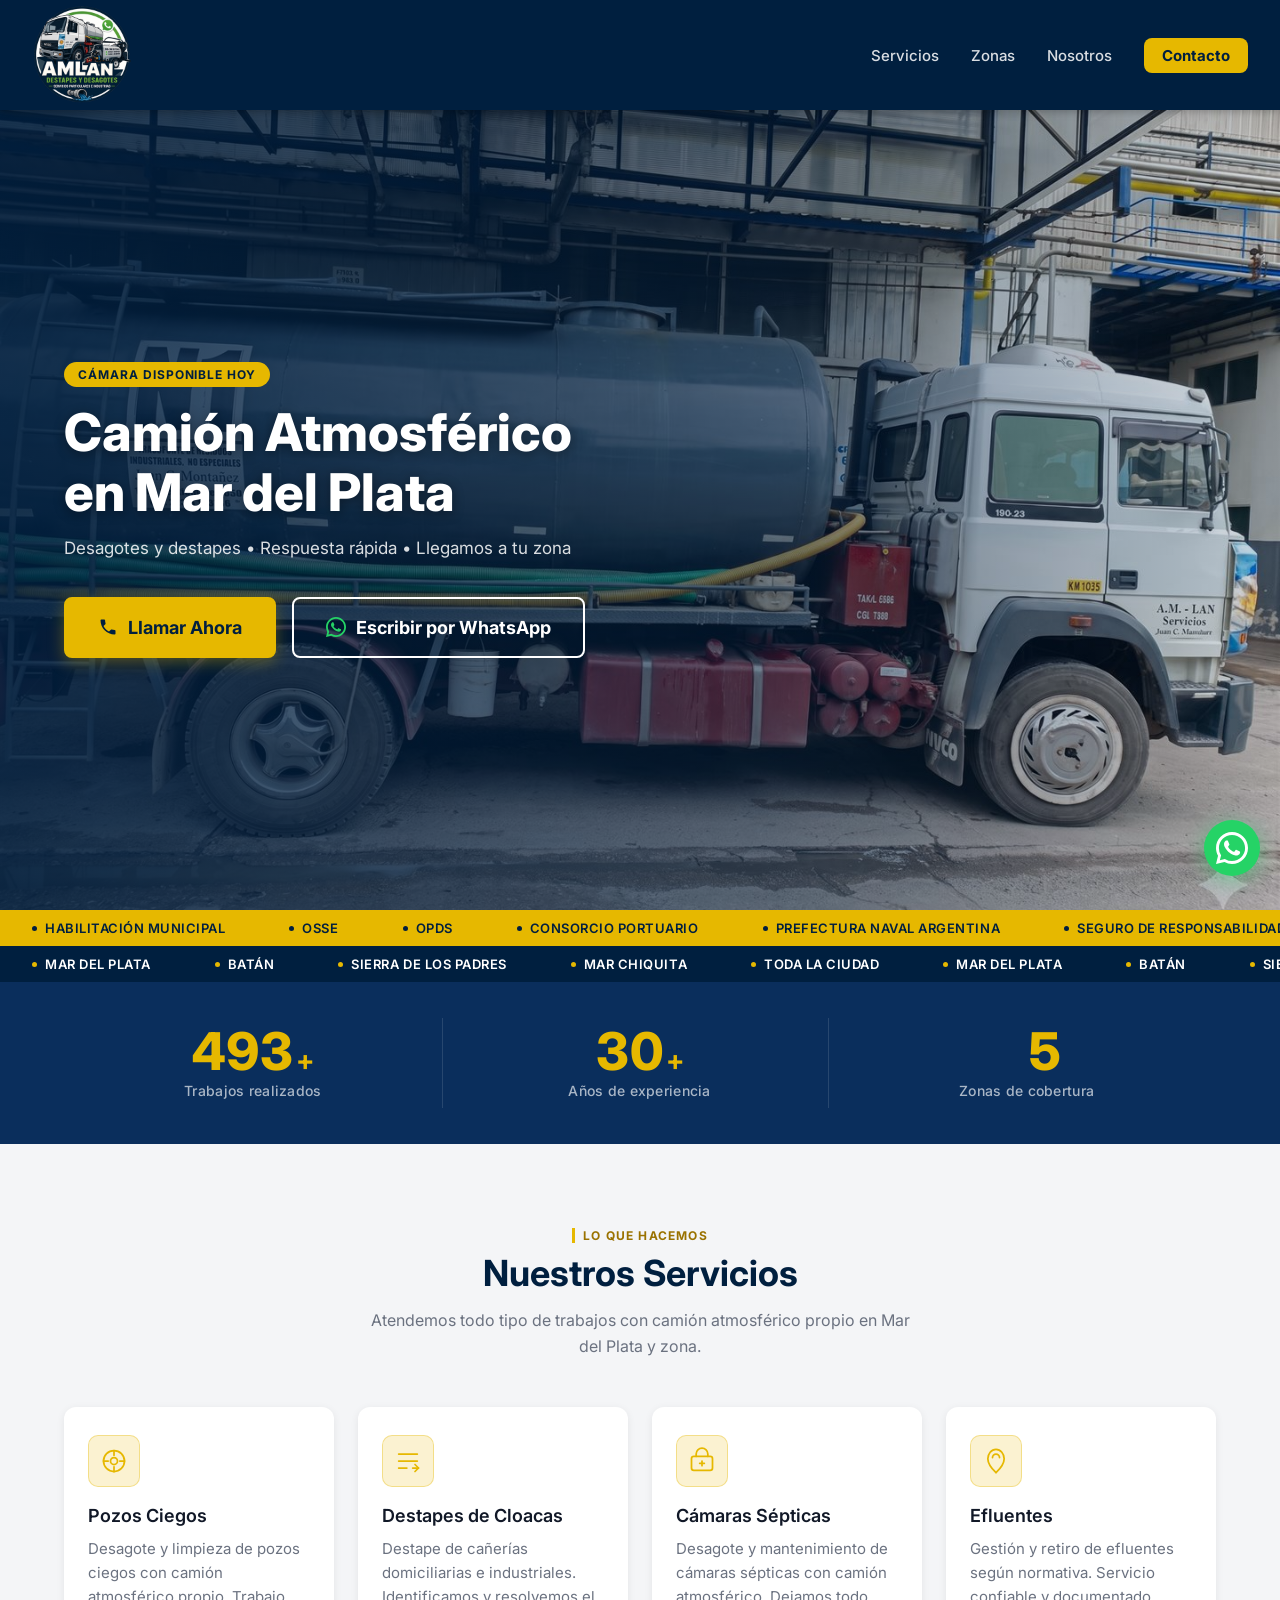
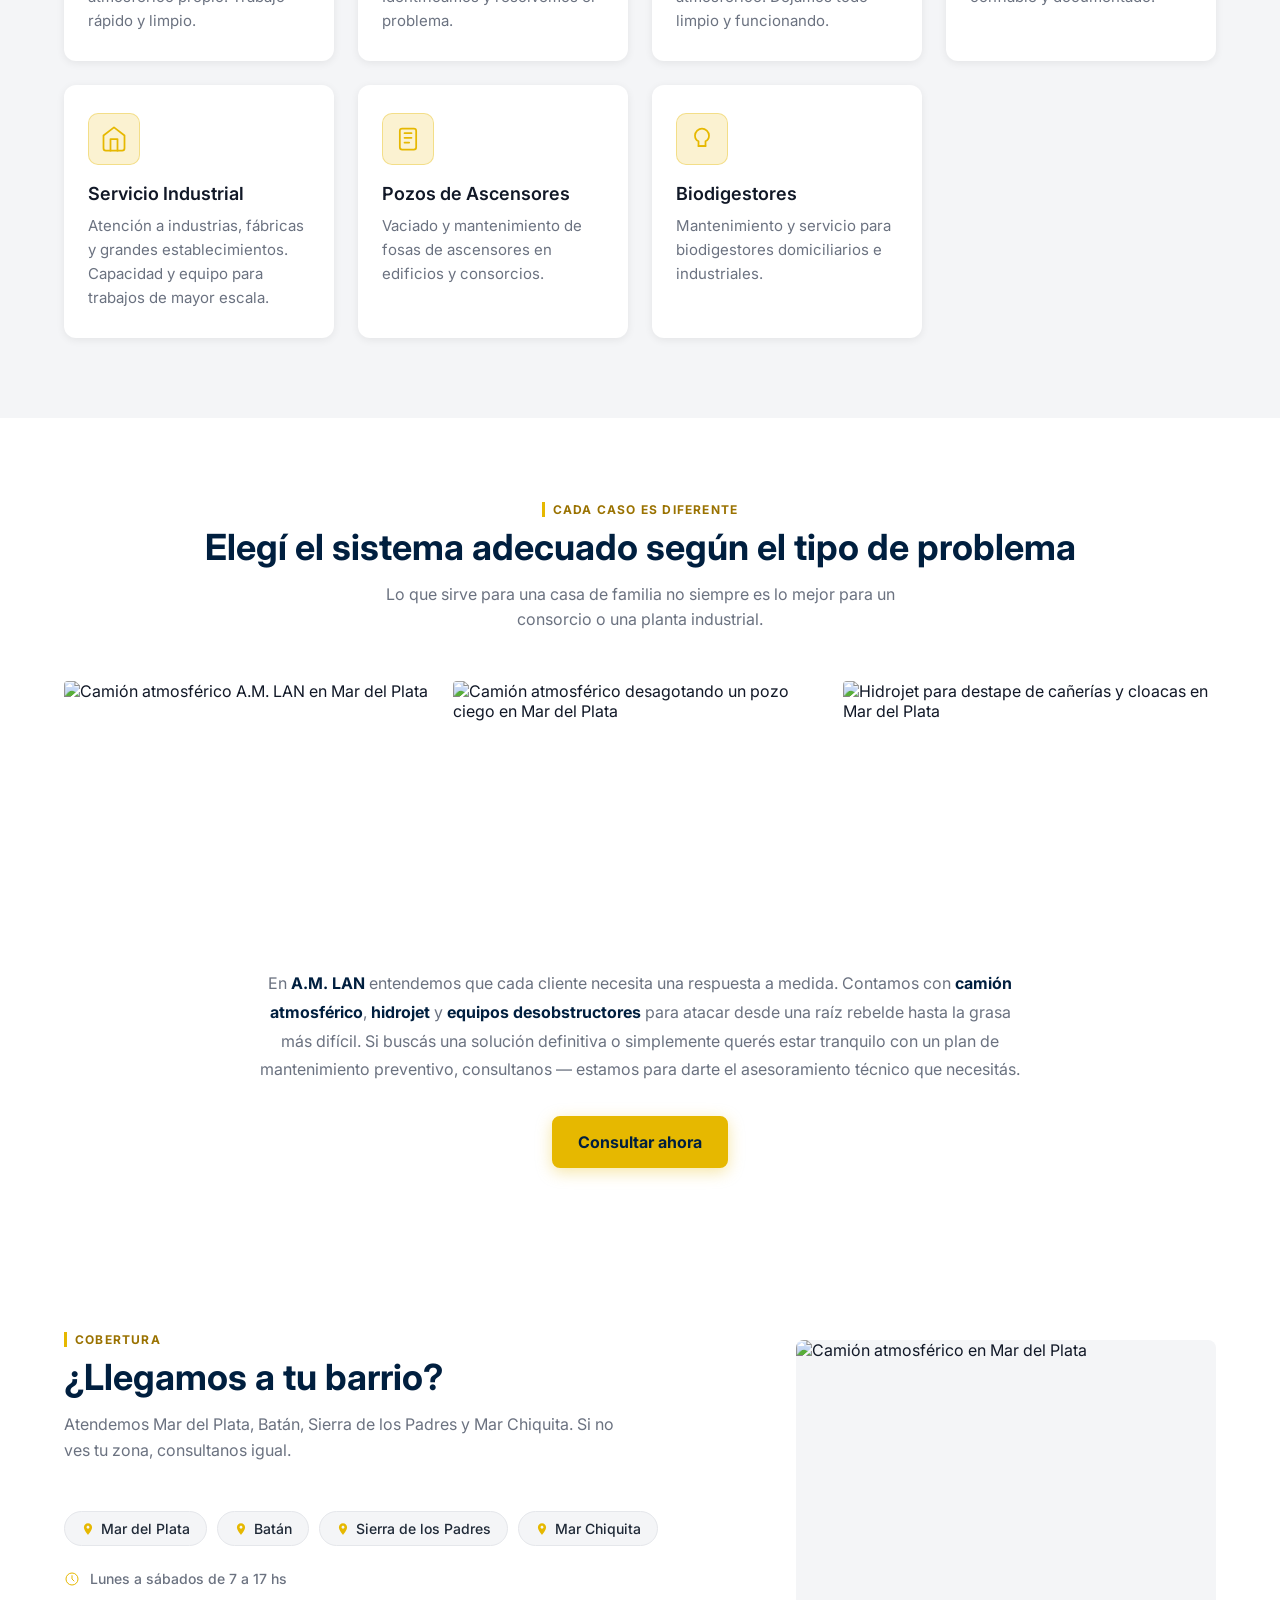
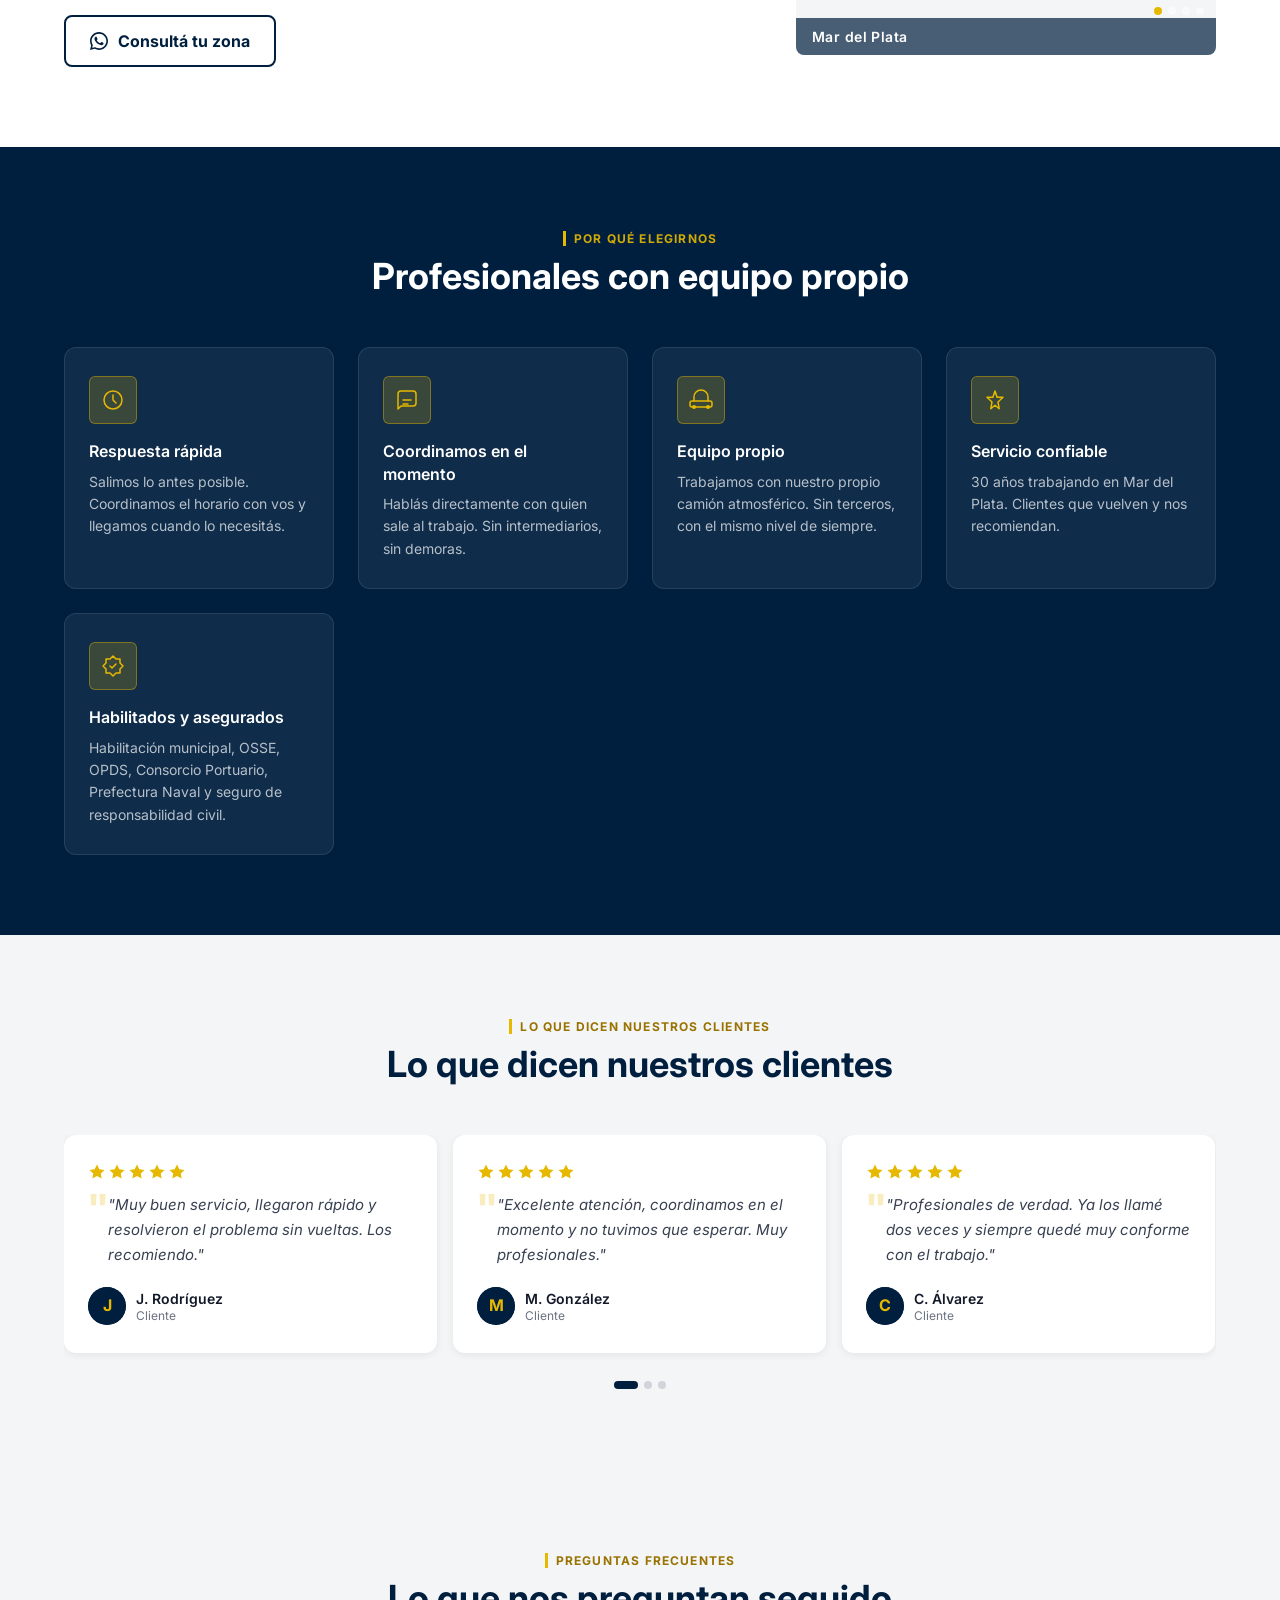
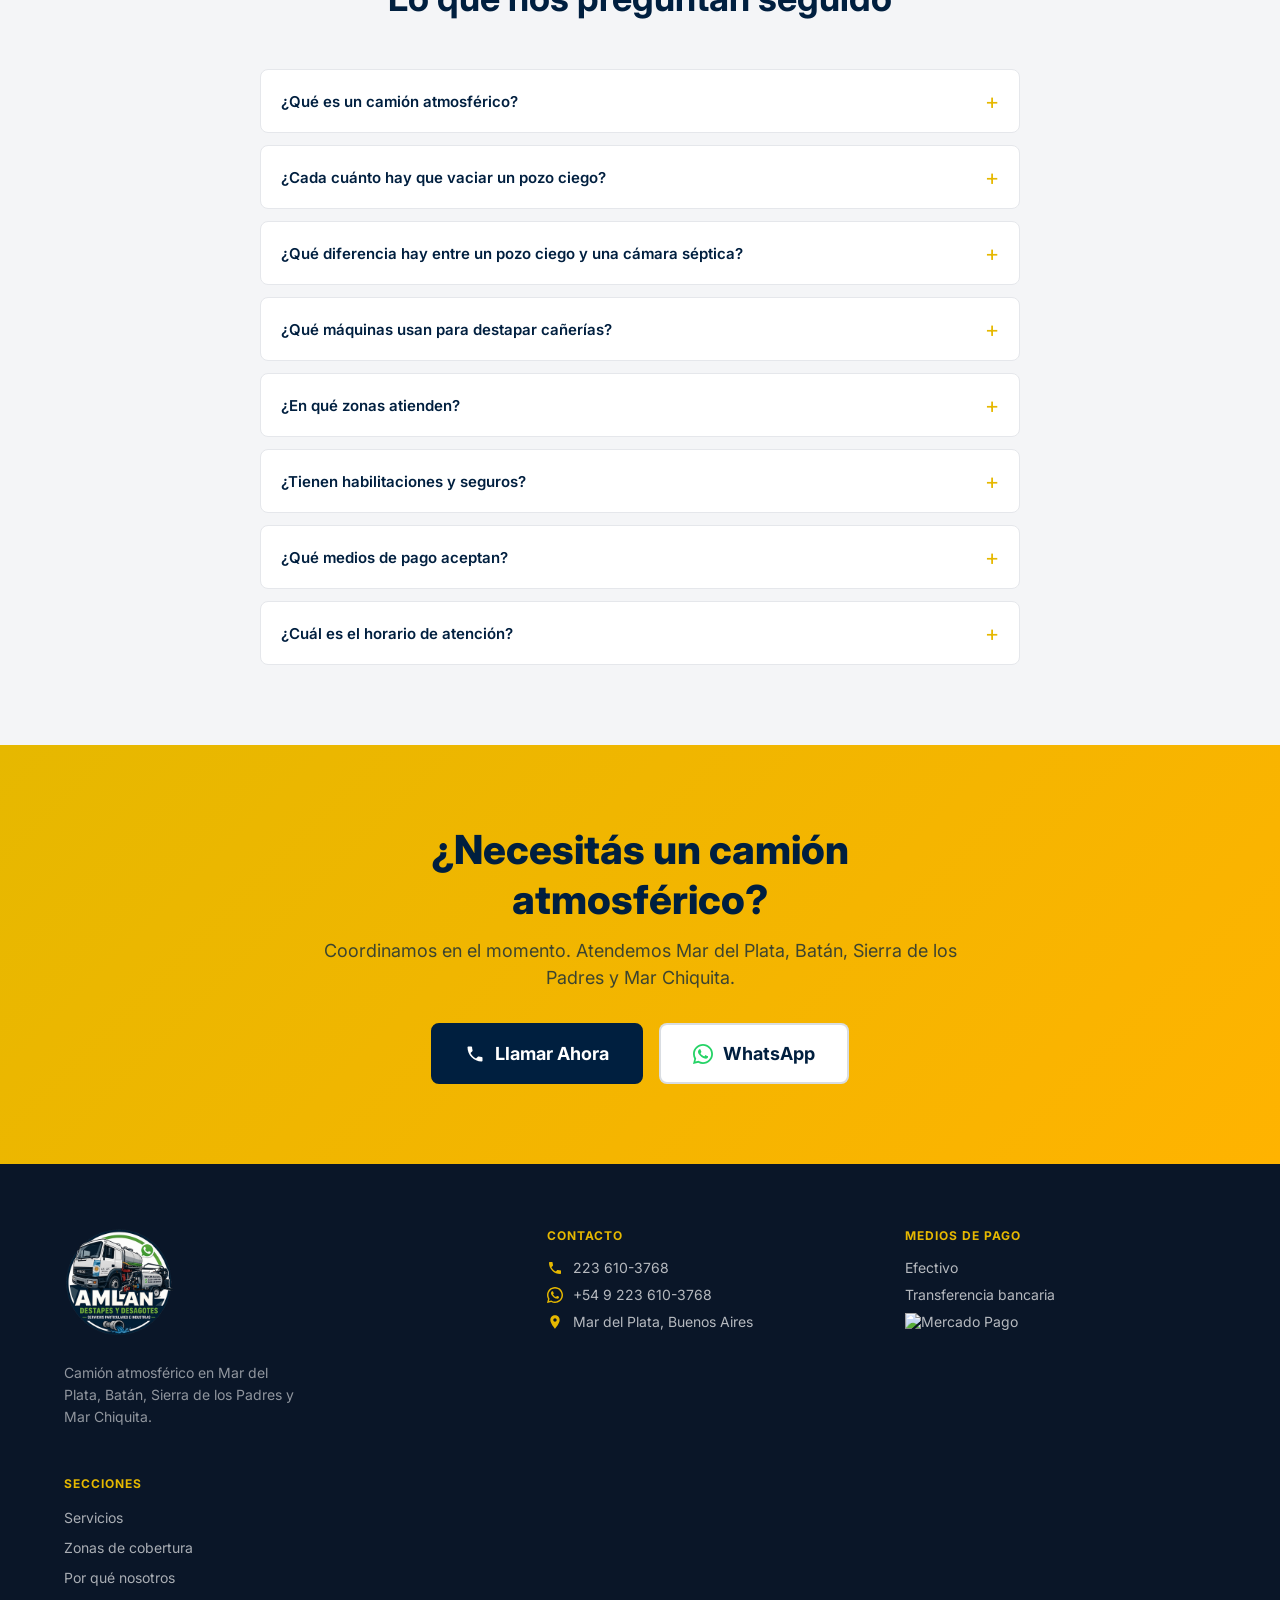
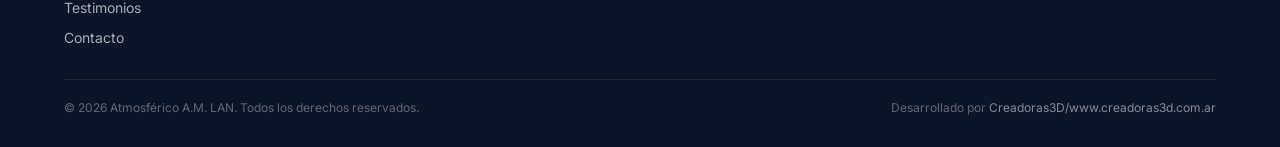
==== commit 25bb8041: "Mejora seo para camion atmosferico en Mar del Plata - Corrige el dominio en canonical, open graph y " ====
--- a/index.html
+++ b/index.html
@@ -3,38 +3,42 @@
 <head>
   <meta charset="UTF-8">
   <meta name="viewport" content="width=device-width, initial-scale=1.0">
-  <title>Camión Atmosférico en Mar del Plata | Desagotes y Destapes | A.M. LAN</title>
-  <meta name="description" content="Servicio de camión atmosférico en Mar del Plata. Pozos ciegos, cámaras sépticas, destapes, biodigestores y más. 30 años de experiencia. Atendemos Mar del Plata, Batán, Sierra de los Padres y Mar Chiquita.">
-  <meta name="keywords" content="camión atmosférico Mar del Plata, desagote pozos, destape cloacas, cámara séptica, efluentes, Alfar, Los Acantilados, zona sur">
+  <title>Camión Atmosférico en Mar del Plata | Desagote de Pozos y Destapes | A.M. LAN</title>
+  <meta name="description" content="Camión atmosférico en Mar del Plata con equipo propio. Desagote de pozos ciegos, cámaras sépticas, destapes de cloacas y biodigestores. 30 años de experiencia en Mar del Plata, Batán, Sierra de los Padres y Mar Chiquita.">
+  <meta name="keywords" content="camión atmosférico Mar del Plata, atmosférico Mar del Plata, desagote pozo ciego, desagotes Mar del Plata, destape cloacas, cámara séptica, efluentes, Batán, Sierra de los Padres, Mar Chiquita">
   <meta name="author" content="Creadoras3D">
   <meta name="robots" content="index, follow">
-  <link rel="canonical" href="https://atmosfericoamlan.com.ar/">
+  <link rel="canonical" href="https://atmosfericosamlan.com/">
 
   <!-- Open Graph -->
   <meta property="og:type" content="website">
   <meta property="og:locale" content="es_AR">
-  <meta property="og:url" content="https://atmosfericoamlan.com.ar/">
-  <meta property="og:title" content="Atmosférico A.M. LAN | Desagotes y Destapes en Mar del Plata">
+  <meta property="og:url" content="https://atmosfericosamlan.com/">
+  <meta property="og:title" content="Camión Atmosférico en Mar del Plata | A.M. LAN">
   <meta property="og:description" content="Servicio de camión atmosférico profesional en Mar del Plata. Pozos ciegos, cámaras sépticas, destapes. Respuesta rápida con equipo propio.">
-  <meta property="og:image" content="https://atmosfericoamlan.com.ar/img/og-image.jpg">
+  <meta property="og:image" content="https://atmosfericosamlan.com/img/og-image.jpg">
   <meta property="og:image:width" content="1200">
   <meta property="og:image:height" content="630">
   <meta property="og:site_name" content="Atmosférico A.M. LAN">
 
   <!-- Twitter Card -->
   <meta name="twitter:card" content="summary_large_image">
-  <meta name="twitter:title" content="Atmosférico A.M. LAN | Mar del Plata">
+  <meta name="twitter:title" content="Camión Atmosférico en Mar del Plata | A.M. LAN">
   <meta name="twitter:description" content="Camión atmosférico en Mar del Plata. Respuesta rápida con equipo propio.">
-  <meta name="twitter:image" content="https://atmosfericoamlan.com.ar/img/og-image.jpg">
+  <meta name="twitter:image" content="https://atmosfericosamlan.com/img/og-image.jpg">
 
   <!-- Schema.org LocalBusiness -->
   <script type="application/ld+json">
   {
     "@context": "https://schema.org",
     "@type": "LocalBusiness",
+    "@id": "https://atmosfericosamlan.com/#negocio",
     "name": "Atmosférico A.M. LAN",
-    "description": "Servicio de camión atmosférico en Mar del Plata. Pozos ciegos, cámaras sépticas, destapes de cloacas y efluentes.",
-    "url": "https://atmosfericoamlan.com.ar",
+    "alternateName": ["AM-LAN Servicios", "Camión Atmosférico A.M. LAN"],
+    "description": "Servicio de camión atmosférico en Mar del Plata. Desagote de pozos ciegos, cámaras sépticas, destapes de cloacas y retiro de efluentes.",
+    "url": "https://atmosfericosamlan.com/",
+    "logo": "https://atmosfericosamlan.com/img/Logocolor.png",
+    "image": "https://atmosfericosamlan.com/img/og-image.jpg",
     "telephone": "+54-223-610-3768",
     "address": {
       "@type": "PostalAddress",
@@ -48,24 +52,80 @@
       "longitude": -57.5575
     },
     "areaServed": [
-      "Mar del Plata",
-      "Batán",
-      "Sierra de los Padres",
-      "Mar Chiquita"
+      { "@type": "City", "name": "Mar del Plata" },
+      { "@type": "City", "name": "Batán" },
+      { "@type": "Place", "name": "Sierra de los Padres" },
+      { "@type": "Place", "name": "Mar Chiquita" }
     ],
-    "serviceType": [
-      "Desagote de pozos ciegos",
-      "Destape de cloacas",
-      "Limpieza de cámaras sépticas",
-      "Retiro de efluentes",
-      "Servicio industrial",
-      "Pozos de ascensores",
-      "Biodigestores"
+    "makesOffer": [
+      { "@type": "Offer", "itemOffered": { "@type": "Service", "name": "Camión atmosférico" } },
+      { "@type": "Offer", "itemOffered": { "@type": "Service", "name": "Desagote de pozos ciegos" } },
+      { "@type": "Offer", "itemOffered": { "@type": "Service", "name": "Destape de cloacas y cañerías" } },
+      { "@type": "Offer", "itemOffered": { "@type": "Service", "name": "Limpieza de cámaras sépticas" } },
+      { "@type": "Offer", "itemOffered": { "@type": "Service", "name": "Retiro de efluentes" } },
+      { "@type": "Offer", "itemOffered": { "@type": "Service", "name": "Servicio atmosférico industrial" } },
+      { "@type": "Offer", "itemOffered": { "@type": "Service", "name": "Vaciado de pozos de ascensores" } },
+      { "@type": "Offer", "itemOffered": { "@type": "Service", "name": "Mantenimiento de biodigestores" } }
     ],
     "priceRange": "$$",
-    "openingHours": "Mo-Sa 07:00-17:00",
-    "sameAs": [
-      "https://www.instagram.com/atmosfericoamlan"
+    "paymentAccepted": "Efectivo, Transferencia bancaria, Mercado Pago",
+    "openingHoursSpecification": [
+      {
+        "@type": "OpeningHoursSpecification",
+        "dayOfWeek": ["Monday", "Tuesday", "Wednesday", "Thursday", "Friday", "Saturday"],
+        "opens": "07:00",
+        "closes": "17:00"
+      }
+    ]
+  }
+  </script>
+
+  <!-- Schema.org preguntas frecuentes (mismo texto que la seccion FAQ) -->
+  <script type="application/ld+json">
+  {
+    "@context": "https://schema.org",
+    "@type": "FAQPage",
+    "mainEntity": [
+      {
+        "@type": "Question",
+        "name": "¿Qué es un camión atmosférico?",
+        "acceptedAnswer": { "@type": "Answer", "text": "Es un vehículo equipado con una bomba de vacío de gran capacidad que succiona y transporta líquidos y residuos cloacales. Se usa para vaciar pozos ciegos, cámaras sépticas, biodigestores y retirar efluentes de todo tipo." }
+      },
+      {
+        "@type": "Question",
+        "name": "¿Cada cuánto hay que vaciar un pozo ciego?",
+        "acceptedAnswer": { "@type": "Answer", "text": "No hay una respuesta única: depende de cada situación. Un pozo nuevo puede tardar años en llenarse, mientras que uno antiguo o de menor capacidad puede necesitar vaciado en pocos meses. Factores como la cantidad de personas en el hogar, el tamaño del pozo, los años que lleva en uso y el tipo de suelo influyen directamente. El rango puede ir de 2 meses a 3 años. Si notás olores, drenaje lento o humedad en el piso, no esperés: es señal de que necesita atención." }
+      },
+      {
+        "@type": "Question",
+        "name": "¿Qué diferencia hay entre un pozo ciego y una cámara séptica?",
+        "acceptedAnswer": { "@type": "Answer", "text": "El pozo ciego recibe y absorbe los efluentes directamente en el suelo. La cámara séptica tiene compartimentos donde los residuos se separan y tratan antes de ser absorbidos. Ambos requieren vaciado y mantenimiento periódico." }
+      },
+      {
+        "@type": "Question",
+        "name": "¿Qué máquinas usan para destapar cañerías?",
+        "acceptedAnswer": { "@type": "Answer", "text": "Trabajamos con equipos hidrojet de alta presión y máquinas desobstructoras con cables de acero, según el tipo y la gravedad del tapón. Esto nos permite resolver desde una raíz que invadió la cañería hasta acumulaciones de grasa en trampas industriales." }
+      },
+      {
+        "@type": "Question",
+        "name": "¿En qué zonas atienden?",
+        "acceptedAnswer": { "@type": "Answer", "text": "Nuestro camión atmosférico llega a todo Mar del Plata, Sierra de los Padres, Mar Chiquita y Batán. Si tenés dudas sobre tu zona, consultanos por WhatsApp y te confirmamos." }
+      },
+      {
+        "@type": "Question",
+        "name": "¿Tienen habilitaciones y seguros?",
+        "acceptedAnswer": { "@type": "Answer", "text": "Sí. Contamos con habilitación municipal, OSSE, OPDS, Consorcio Portuario, Prefectura Naval Argentina y seguro de responsabilidad civil. Trabajamos dentro del marco legal vigente." }
+      },
+      {
+        "@type": "Question",
+        "name": "¿Qué medios de pago aceptan?",
+        "acceptedAnswer": { "@type": "Answer", "text": "Aceptamos efectivo, transferencia bancaria y Mercado Pago." }
+      },
+      {
+        "@type": "Question",
+        "name": "¿Cuál es el horario de atención?",
+        "acceptedAnswer": { "@type": "Answer", "text": "Atendemos de lunes a sábados de 7 a 17 hs. Para coordinar un turno escribinos por WhatsApp al 223 610-3768." }
+      }
     ]
   }
   </script>
@@ -106,7 +166,8 @@
   <link rel="preload" href="css/main.css" as="style" onload="this.onload=null;this.rel='stylesheet'">
   <noscript><link rel="stylesheet" href="css/main.css"></noscript>
 
-  <link rel="icon" type="image/png" href="img/Logocolor.png">
+  <link rel="icon" type="image/png" sizes="48x48" href="img/favicon-48.png">
+  <link rel="apple-touch-icon" href="img/apple-touch-icon.png">
 </head>
 
 <body>
@@ -166,10 +227,10 @@
       <div class="hero__content">
         <span class="hero__badge hero-anim hero-anim--1" role="status">Cámara disponible hoy</span>
         <h1 class="hero__title hero-anim hero-anim--2" id="hero-title">
-          Destapes y Desagotes<br>en Mar del Plata
+          Camión Atmosférico<br>en Mar del Plata
         </h1>
         <p class="hero__subtitle hero-anim hero-anim--3">
-          Respuesta rápida&nbsp;•&nbsp;Llegamos a tu zona&nbsp;•&nbsp;Servicio profesional
+          Desagotes y destapes&nbsp;•&nbsp;Respuesta rápida&nbsp;•&nbsp;Llegamos a tu zona
         </p>
         <div class="hero__actions hero-anim hero-anim--4">
           <a href="tel:+542236103768" class="btn btn--primary btn--lg hero__btn" aria-label="Llamar ahora al 223 610-3768">
@@ -261,7 +322,7 @@
         <div class="section__header">
           <span class="section__eyebrow">Lo que hacemos</span>
           <h2 class="section__title" id="servicios-title">Nuestros Servicios</h2>
-          <p class="section__desc">Atendemos todo tipo de trabajos atmosféricos con equipo propio en Mar del Plata y zona.</p>
+          <p class="section__desc">Atendemos todo tipo de trabajos con camión atmosférico propio en Mar del Plata y zona.</p>
         </div>
 
         <div class="services-grid">
@@ -275,7 +336,7 @@
               </svg>
             </div>
             <h3 class="service-card__title">Pozos Ciegos</h3>
-            <p class="service-card__desc">Vaciado y limpieza de pozos con equipo atmosférico propio. Trabajo rápido y limpio.</p>
+            <p class="service-card__desc">Desagote y limpieza de pozos ciegos con camión atmosférico propio. Trabajo rápido y limpio.</p>
           </article>
 
           <article class="service-card reveal">
@@ -299,7 +360,7 @@
               </svg>
             </div>
             <h3 class="service-card__title">Cámaras Sépticas</h3>
-            <p class="service-card__desc">Vaciado y mantenimiento de cámaras sépticas. Dejamos todo limpio y funcionando.</p>
+            <p class="service-card__desc">Desagote y mantenimiento de cámaras sépticas con camión atmosférico. Dejamos todo limpio y funcionando.</p>
           </article>
 
           <article class="service-card reveal">
@@ -360,9 +421,9 @@
         </div>
 
         <div style="display:grid;grid-template-columns:repeat(auto-fit,minmax(280px,1fr));gap:16px;margin-bottom:48px;">
-          <img src="img/Camion Atmosferico3.png" alt="Camión atmosférico A.M. LAN" style="width:100%;height:240px;object-fit:cover;border-radius:4px;">
-          <img src="img/Camion Atmosferico2.png" alt="Equipo atmosférico A.M. LAN" style="width:100%;height:240px;object-fit:cover;border-radius:4px;">
-          <img src="img/hidrojet destapa cañerías.png" alt="Hidrojet destapa cañerías A.M. LAN" style="width:100%;height:240px;object-fit:cover;border-radius:4px;">
+          <img src="img/Camion Atmosferico3.png" alt="Camión atmosférico A.M. LAN en Mar del Plata" loading="lazy" style="width:100%;height:240px;object-fit:cover;border-radius:4px;">
+          <img src="img/Camion Atmosferico2.png" alt="Camión atmosférico desagotando un pozo ciego en Mar del Plata" loading="lazy" style="width:100%;height:240px;object-fit:cover;border-radius:4px;">
+          <img src="img/hidrojet destapa cañerías.png" alt="Hidrojet para destape de cañerías y cloacas en Mar del Plata" loading="lazy" style="width:100%;height:240px;object-fit:cover;border-radius:4px;">
         </div>
 
         <div style="max-width:760px;margin:0 auto;text-align:center;">
@@ -427,19 +488,19 @@
           <div class="zonas-carousel" id="zonas-carousel">
             <div class="zonas-carousel__track" id="zonas-track">
               <div class="zonas-carousel__slide">
-                <img src="img/Mar del plata.png" alt="Mar del Plata">
+                <img src="img/Mar del plata.png" alt="Camión atmosférico en Mar del Plata" loading="lazy">
                 <span class="zonas-carousel__label">Mar del Plata</span>
               </div>
               <div class="zonas-carousel__slide">
-                <img src="img/Batan.png" alt="Batán">
+                <img src="img/Batan.png" alt="Camión atmosférico en Batán" loading="lazy">
                 <span class="zonas-carousel__label">Batán</span>
               </div>
               <div class="zonas-carousel__slide">
-                <img src="img/sierra de los padres.png" alt="Sierra de los Padres">
+                <img src="img/sierra de los padres.png" alt="Camión atmosférico en Sierra de los Padres" loading="lazy">
                 <span class="zonas-carousel__label">Sierra de los Padres</span>
               </div>
               <div class="zonas-carousel__slide">
-                <img src="img/mar chiquita.png" alt="Mar Chiquita">
+                <img src="img/mar chiquita.png" alt="Camión atmosférico en Mar Chiquita" loading="lazy">
                 <span class="zonas-carousel__label">Mar Chiquita</span>
               </div>
             </div>
@@ -638,7 +699,7 @@
 
           <details class="faq-item">
             <summary class="faq-item__question">¿En qué zonas atienden?</summary>
-            <p class="faq-item__answer">Atendemos en todo Mar del Plata, Sierra de los Padres, Mar Chiquita y Batán. Si tenés dudas sobre tu zona, consultanos por WhatsApp y te confirmamos.</p>
+            <p class="faq-item__answer">Nuestro camión atmosférico llega a todo Mar del Plata, Sierra de los Padres, Mar Chiquita y Batán. Si tenés dudas sobre tu zona, consultanos por WhatsApp y te confirmamos.</p>
           </details>
 
           <details class="faq-item">
@@ -696,7 +757,7 @@
           <a href="#inicio" class="footer__logo" aria-label="Volver al inicio">
             <img src="img/Logocolor.png" alt="Atmosférico A.M. LAN" class="footer__logo-img">
           </a>
-          <p class="footer__tagline">Servicio atmosférico profesional en Mar del Plata y alrededores.</p>
+          <p class="footer__tagline">Camión atmosférico en Mar del Plata, Batán, Sierra de los Padres y Mar Chiquita.</p>
         </div>
 
         <div class="footer__col">
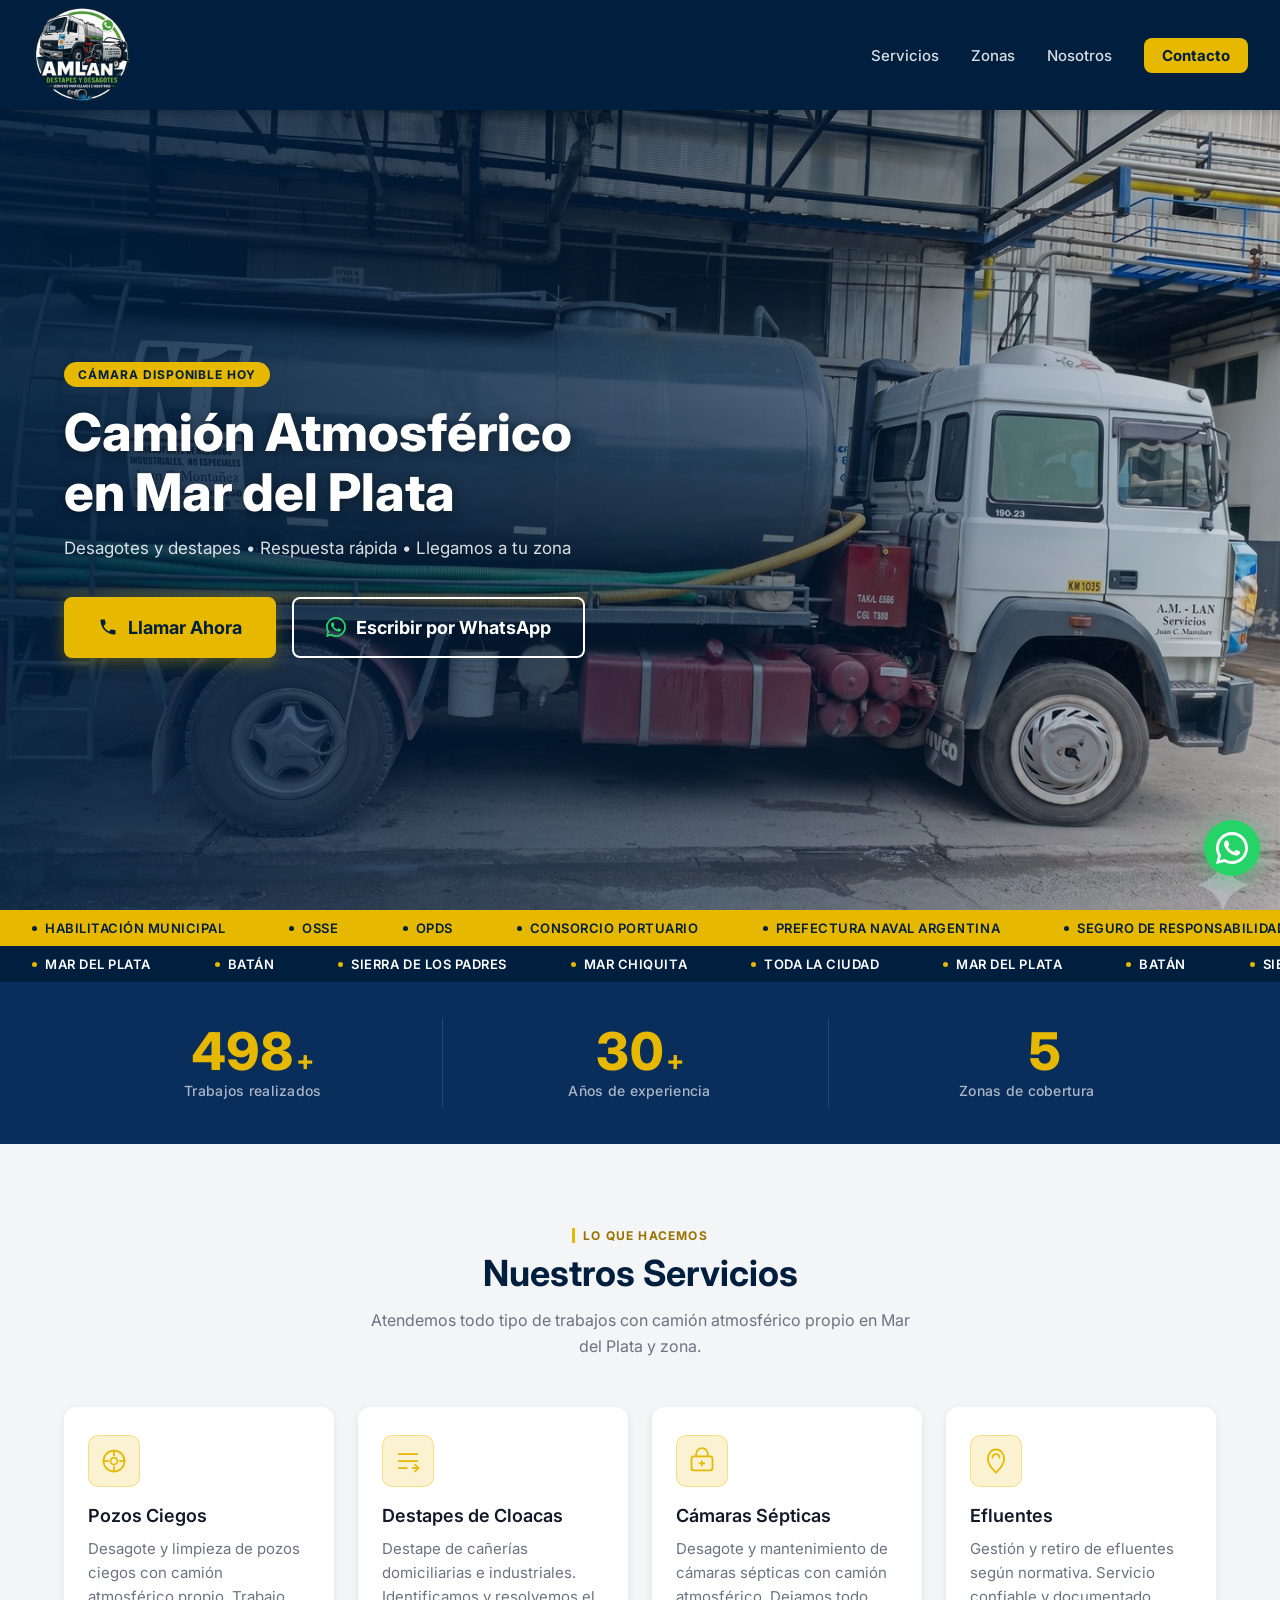
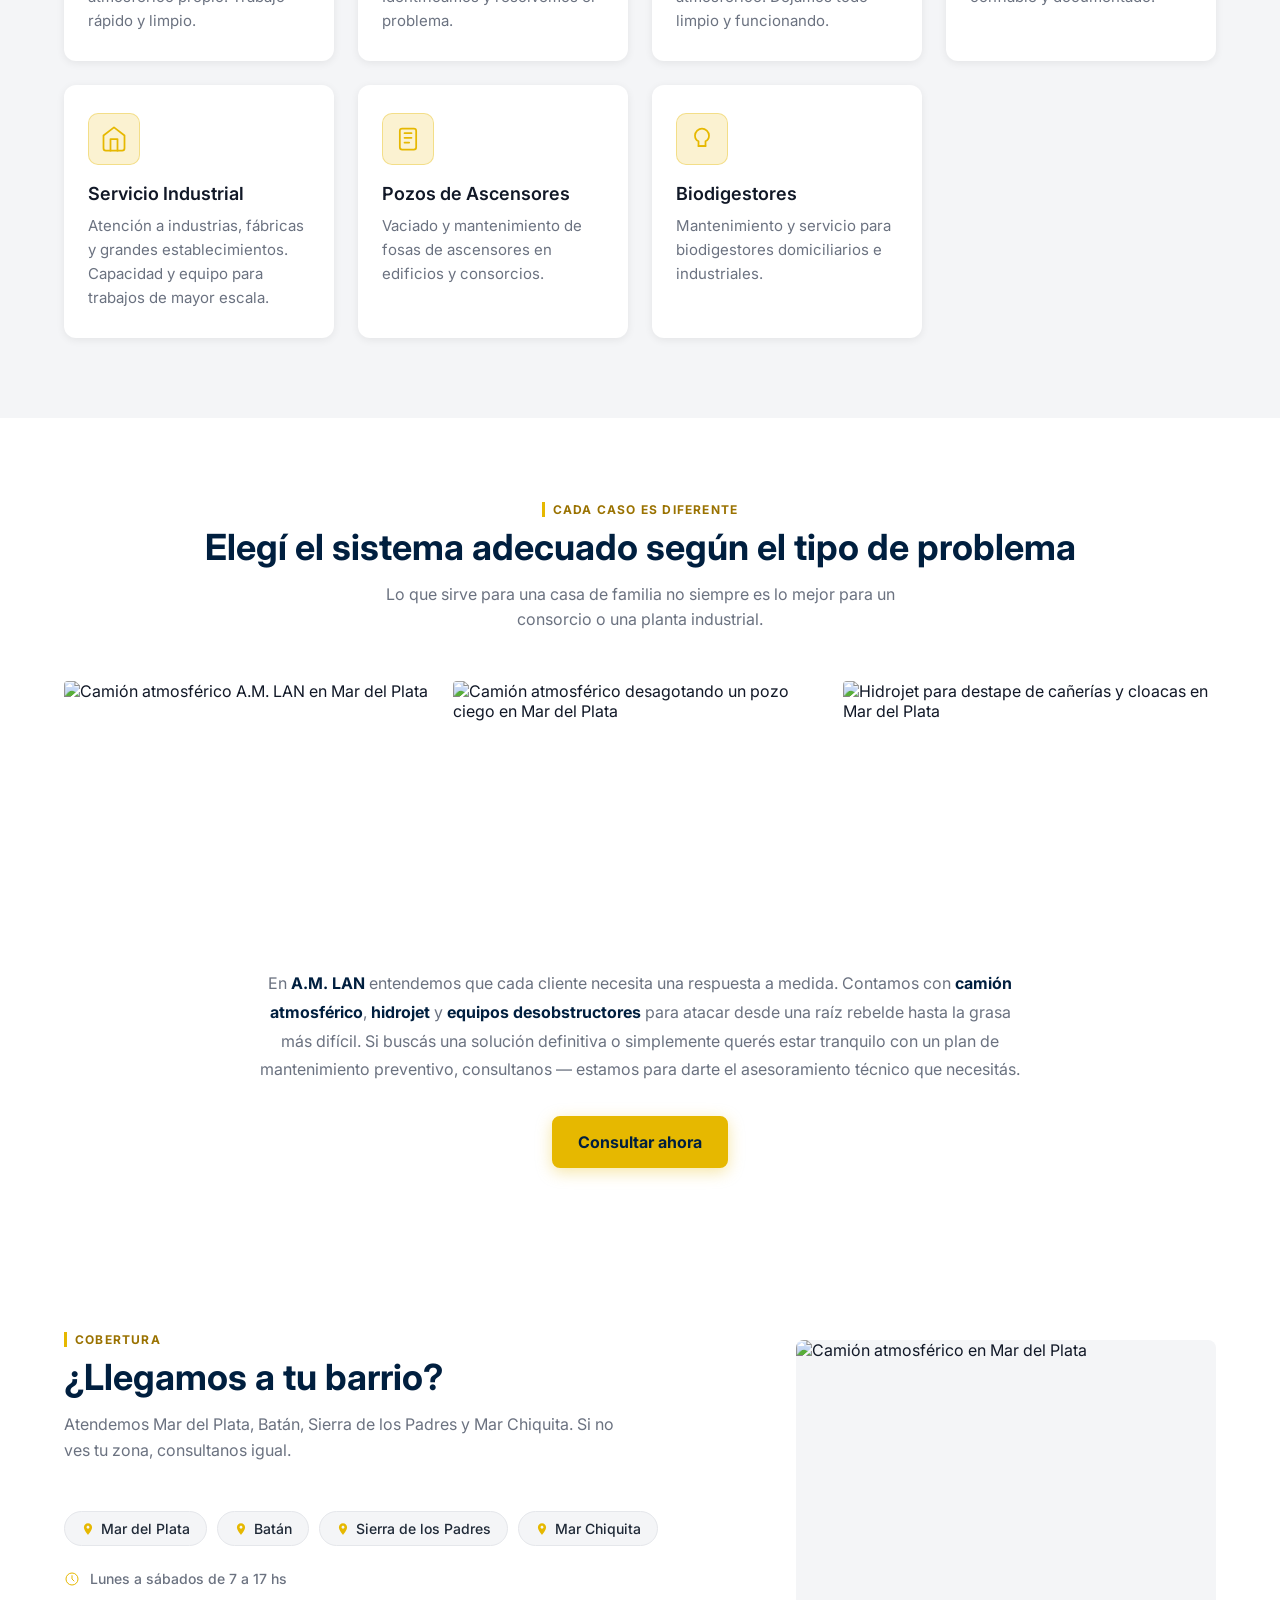
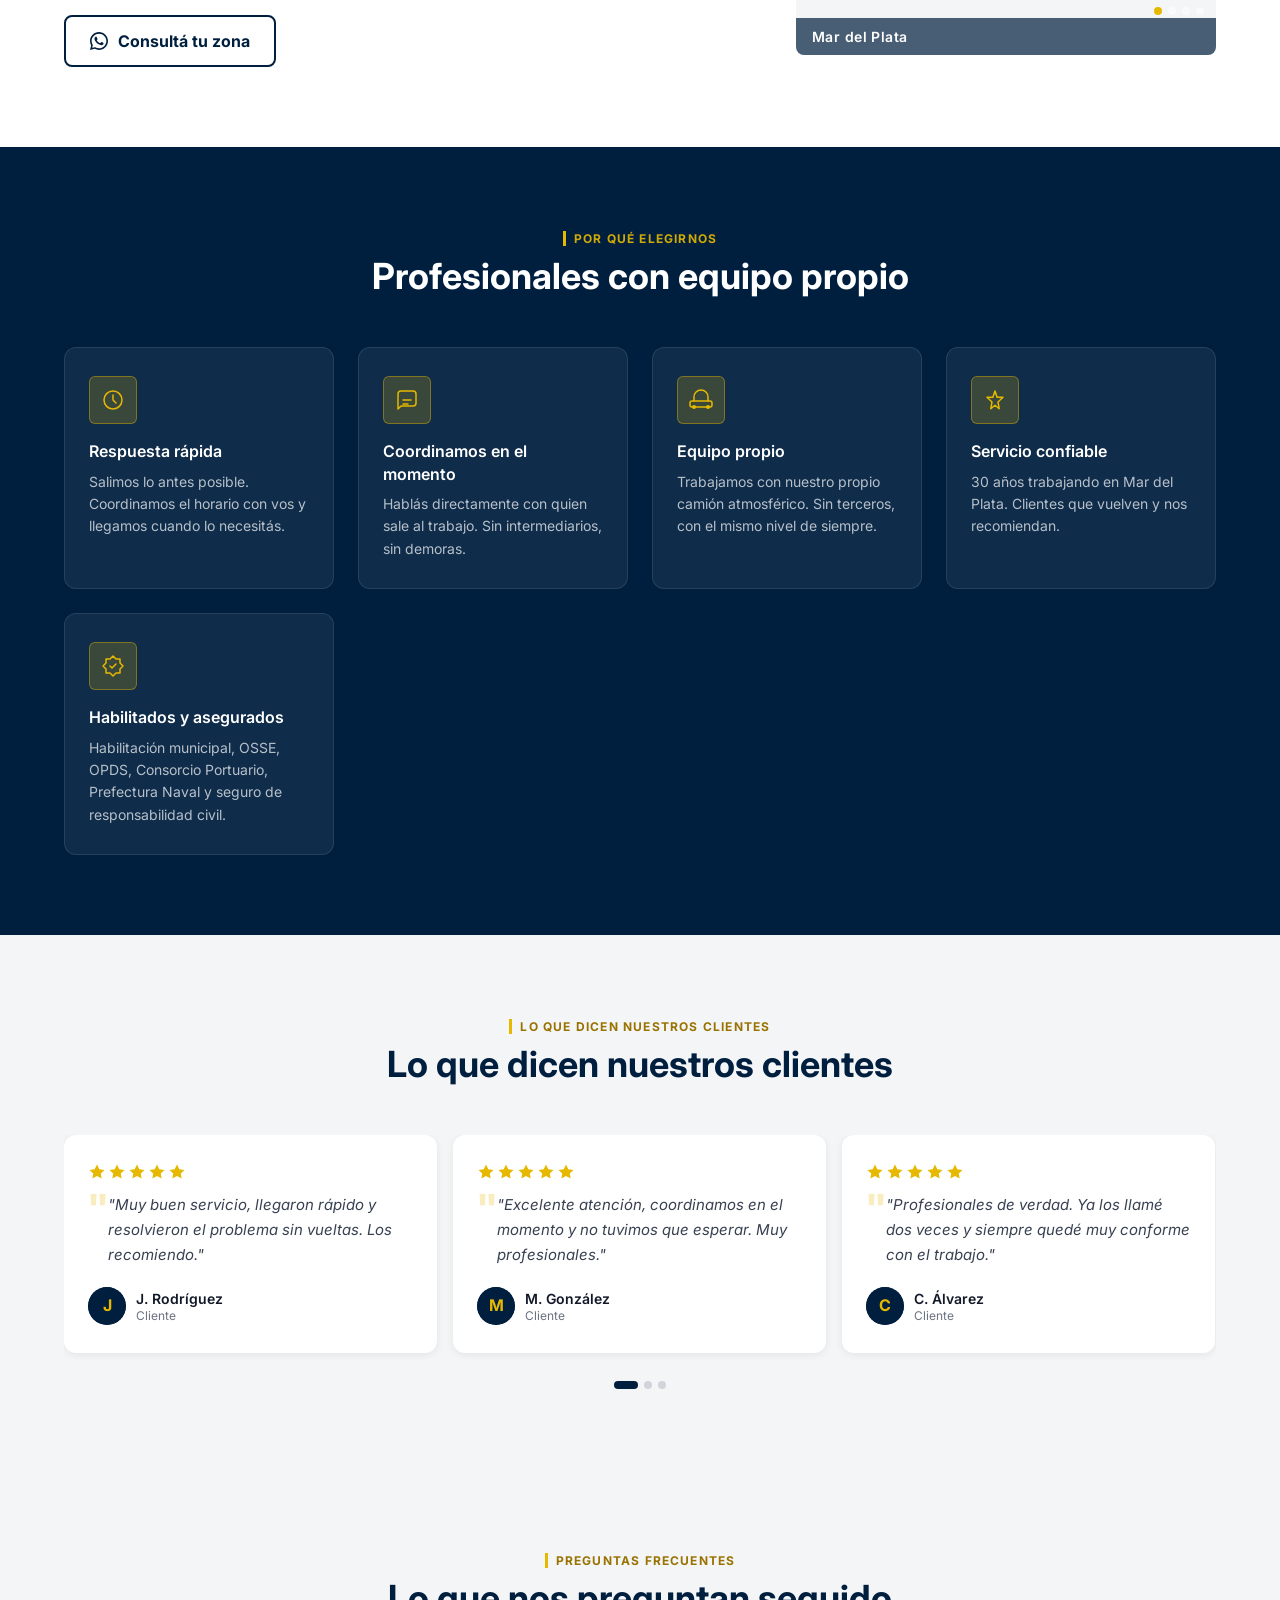
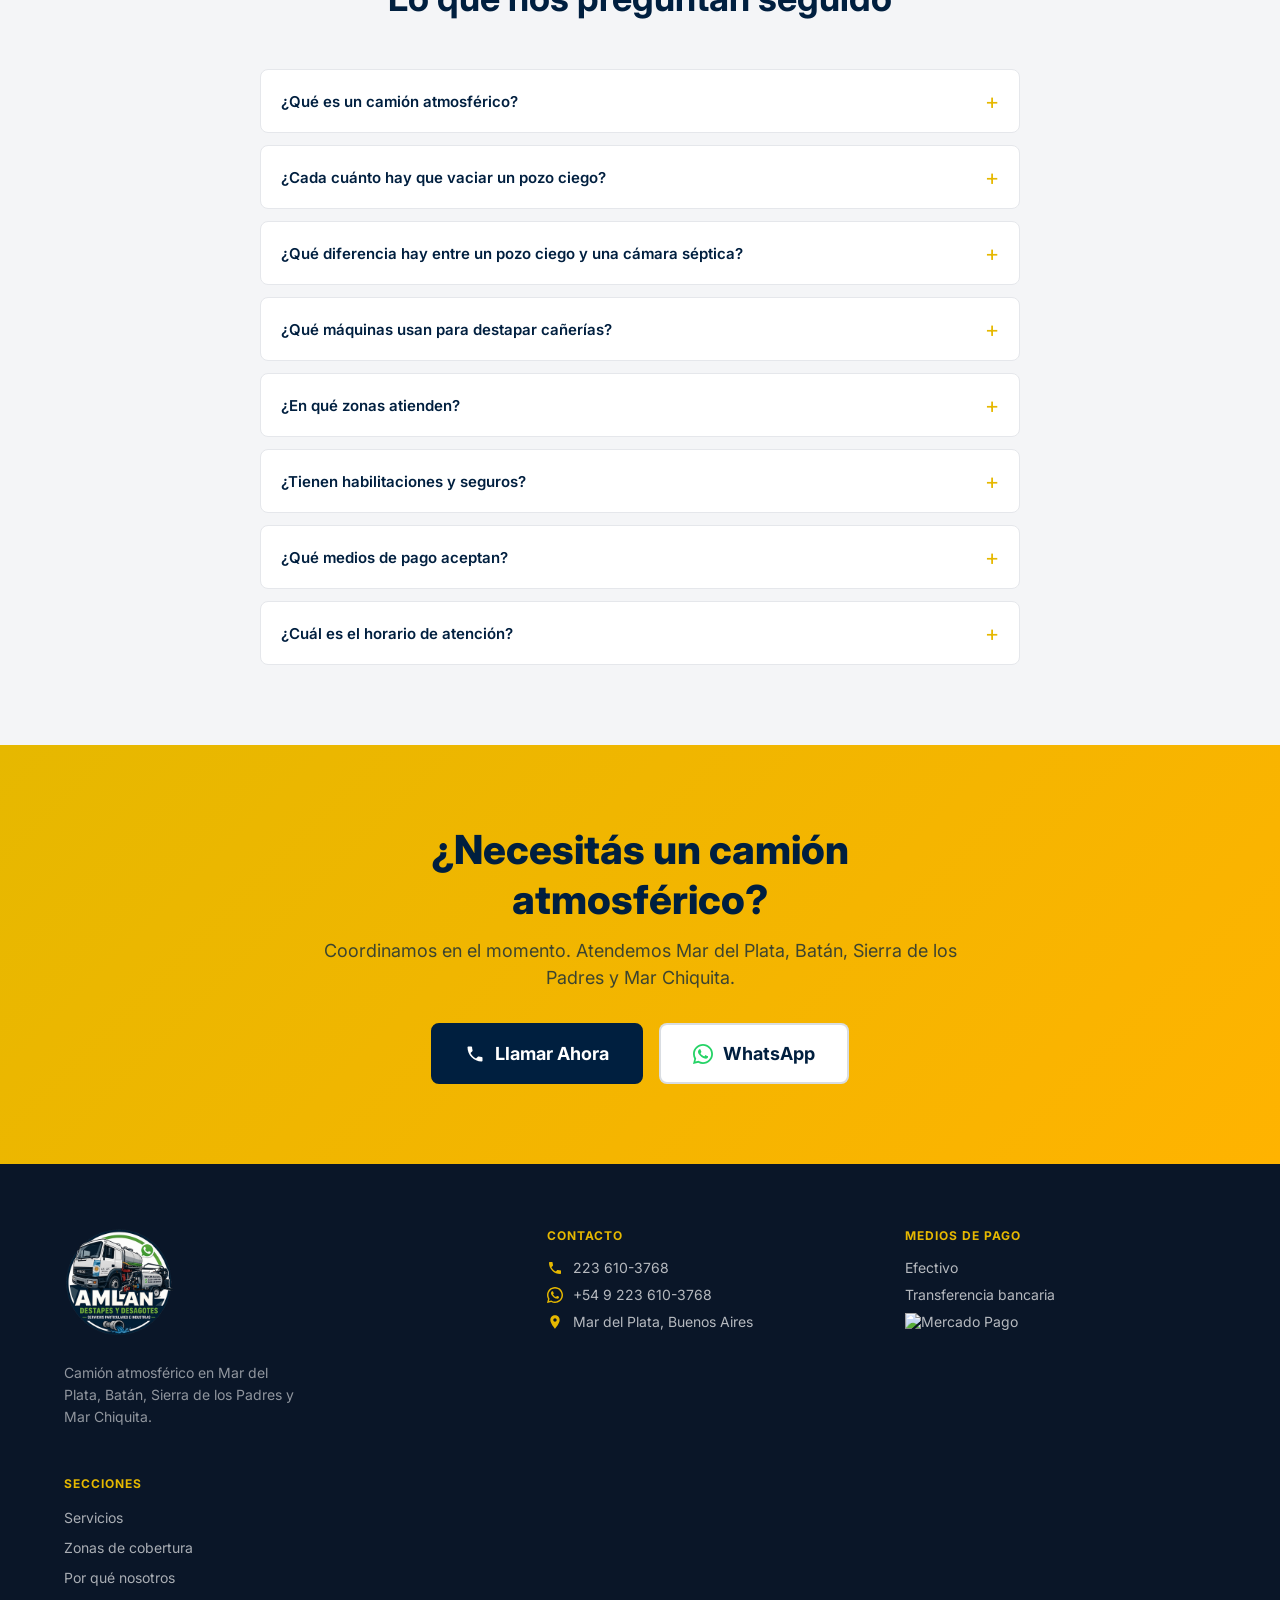
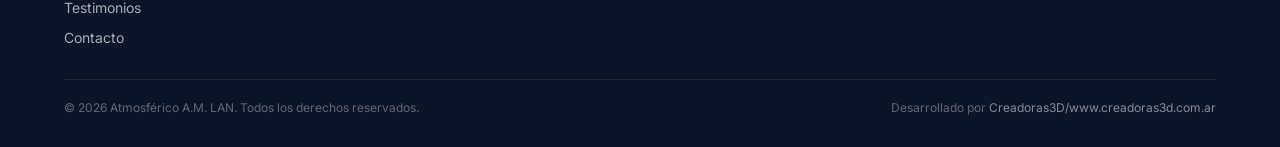
==== commit 08959fd0: "Evita que el logo se vea grande al cargar la pagina - Carga main.css de forma normal para que la pag" ====
--- a/index.html
+++ b/index.html
@@ -163,8 +163,7 @@
   </style>
 
   <!-- CSS principal -->
-  <link rel="preload" href="css/main.css" as="style" onload="this.onload=null;this.rel='stylesheet'">
-  <noscript><link rel="stylesheet" href="css/main.css"></noscript>
+  <link rel="stylesheet" href="css/main.css">
 
   <link rel="icon" type="image/png" sizes="48x48" href="img/favicon-48.png">
   <link rel="apple-touch-icon" href="img/apple-touch-icon.png">
@@ -175,7 +174,7 @@
   <!-- ===================== HEADER ===================== -->
   <header class="header" role="banner">
     <a href="#inicio" class="header__logo" aria-label="Atmosférico A.M. LAN - Inicio">
-      <img src="img/Logocolor.png" alt="Atmosférico A.M. LAN" class="header__logo-img">
+      <img src="img/Logocolor.png" alt="Atmosférico A.M. LAN" class="header__logo-img" width="90" height="90">
     </a>
 
     <nav class="header__nav" aria-label="Navegación principal">
@@ -755,7 +754,7 @@
 
         <div class="footer__col footer__col--brand">
           <a href="#inicio" class="footer__logo" aria-label="Volver al inicio">
-            <img src="img/Logocolor.png" alt="Atmosférico A.M. LAN" class="footer__logo-img">
+            <img src="img/Logocolor.png" alt="Atmosférico A.M. LAN" class="footer__logo-img" width="110" height="110" loading="lazy">
           </a>
           <p class="footer__tagline">Camión atmosférico en Mar del Plata, Batán, Sierra de los Padres y Mar Chiquita.</p>
         </div>
